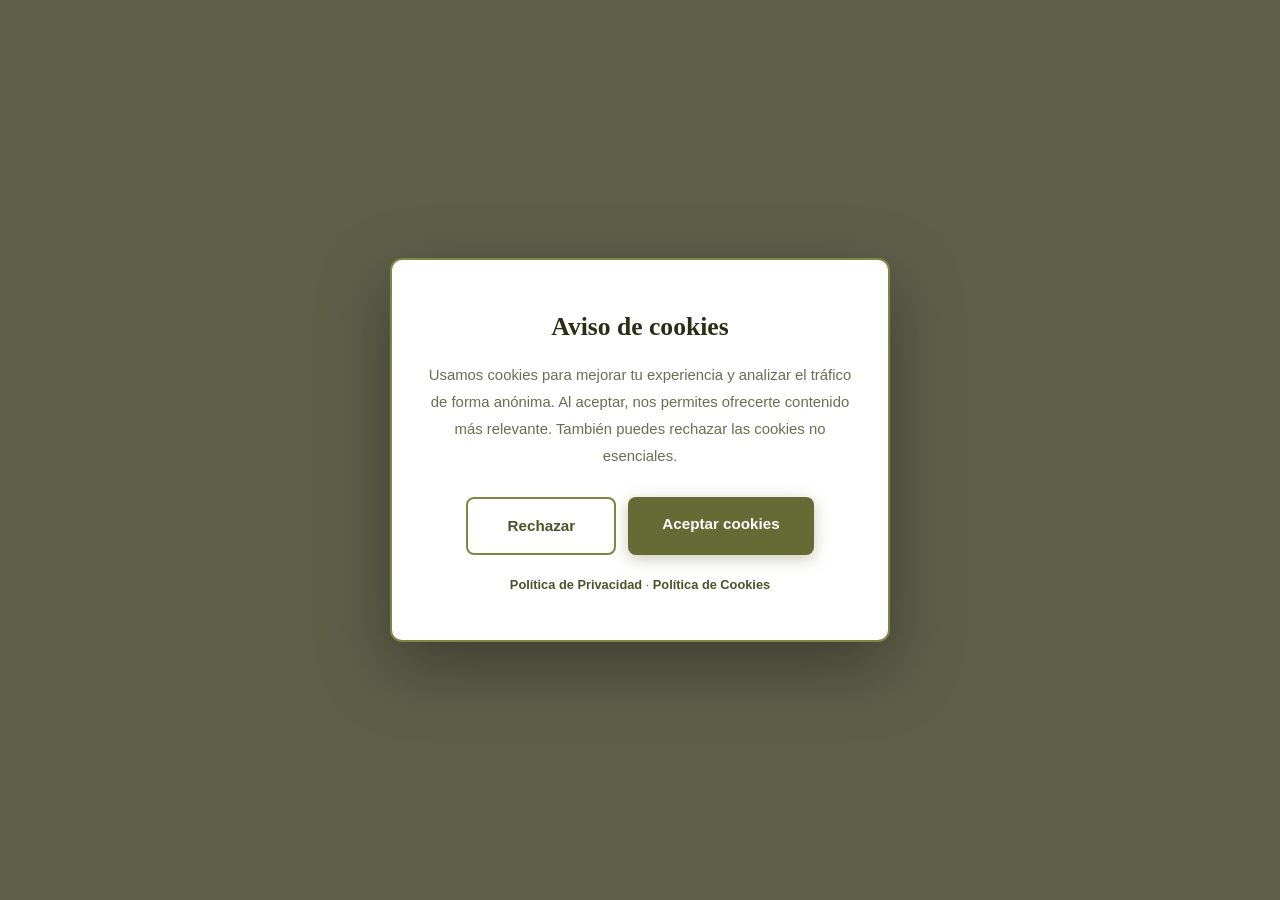
==== index.html @ 00eb4160 "Update index.html" ====
<!DOCTYPE html>
<html lang="es">
<head>
<meta charset="UTF-8">
<meta name="viewport" content="width=device-width, initial-scale=1.0">
<title>Vías de Quilla | Seguridad vial y movilidad con rumbo</title>
<meta name="description" content="Vías de Quilla es una guía educativa sobre seguridad vial y movilidad con rumbo en Colombia. Contenido libre y gratuito.">
<meta name="robots" content="index, follow">
<meta name="theme-color" content="#3a3d1e">
<link rel="icon" href="img/favicon.ico" type="image/x-icon">
<style>
* { margin:0; padding:0; box-sizing:border-box; }
:root{
  --oliva-900:#2b2e14;
  --oliva-800:#3a3d1e;
  --oliva-700:#4d5228;
  --oliva-600:#646b34;
  --oliva-500:#7e8743;
  --oliva-400:#9aa55a;
  --bronce-300:#bcc27f;
  --bronce-200:#d8dba9;
  --bronce-100:#ecefd0;
  --arena-50:#f7f8ec;
  --blanco:#ffffff;
  --texto:#1f2110;
  --texto-suave:#6b6e52;
  --borde:#d4d8b5;
  --sombra:0 2px 14px rgba(43,46,20,0.07);
  --sombra-hover:0 10px 30px rgba(43,46,20,0.14);
  --radio:12px;
  --radio-sm:8px;
  --max:1100px;
  --trans:0.3s ease;
  --fuente:'Palatino Linotype', 'Book Antiqua', Georgia, serif;
  --fuente-sans:'Segoe UI', -apple-system, BlinkMacSystemFont, Roboto, sans-serif;
}
html, body{ scroll-behavior:smooth; }
body{ font-family:var(--fuente-sans); color:var(--texto); background:var(--arena-50);
  line-height:1.8; font-size:16px; -webkit-font-smoothing:antialiased; }
.contenedor{ width:100%; max-width:var(--max); margin:0 auto; padding:0 24px; }

/* ===== COOKIES ===== */
#aceptar, #rechazar{ position:absolute; top:-9999px; }
.cookie-overlay{
  position:fixed; inset:0;
  background:rgba(43,46,20,0.75);
  backdrop-filter:blur(5px);
  z-index:9998;
}
.cookie-banner{
  position:fixed; inset:0;
  display:flex; align-items:center; justify-content:center;
  padding:20px; z-index:9999;
}
.cookie-modal{
  background:var(--blanco);
  max-width:500px; width:100%;
  padding:44px 36px;
  border-radius:var(--radio);
  box-shadow:0 24px 70px rgba(0,0,0,0.35);
  text-align:center;
  border:2px double var(--oliva-500);
  animation:entradaCookie 0.55s cubic-bezier(0.34,1.56,0.64,1);
}
@keyframes entradaCookie{
  from{ transform:scale(0.88) translateY(25px); opacity:0; }
  to{ transform:scale(1) translateY(0); opacity:1; }
}
.cookie-modal h2{
  font-family:var(--fuente); font-size:1.6rem; margin-bottom:12px;
  color:var(--oliva-900); font-weight:700;
}
.cookie-modal p{
  font-size:0.93rem; color:var(--texto-suave); margin-bottom:28px;
}
.cookie-acciones{ display:flex; gap:12px; justify-content:center; flex-wrap:wrap; }
.cookie-acciones .boton-cookie{
  display:inline-block; padding:13px 34px; border-radius:var(--radio-sm);
  font-weight:700; font-size:0.95rem; text-decoration:none;
  transition:all var(--trans); min-width:150px; text-align:center;
  font-family:var(--fuente-sans); cursor:pointer; border:none;
}
.boton-cookie.aceptar{
  background:var(--oliva-600); color:#fff;
  box-shadow:0 4px 16px rgba(100,107,52,0.35);
}
.boton-cookie.aceptar:hover{
  background:var(--oliva-500); transform:translateY(-3px);
  box-shadow:0 8px 28px rgba(100,107,52,0.45);
}
.boton-cookie.rechazar{
  background:transparent; color:var(--oliva-700);
  border:2px solid var(--oliva-500);
}
.boton-cookie.rechazar:hover{
  background:var(--oliva-600); color:#fff; transform:translateY(-3px);
}
.cookie-enlaces{ margin-top:18px; font-size:0.8rem; color:var(--texto-suave); }
.cookie-enlaces a{ color:var(--oliva-700); font-weight:600; text-decoration:none; }
.cookie-enlaces a:hover{ text-decoration:underline; }

#aceptar:target ~ .cookie-overlay,
#aceptar:target ~ .cookie-banner,
#rechazar:target ~ .cookie-overlay,
#rechazar:target ~ .cookie-banner{ display:none; }
.contenido-principal{ display:none; }
#aceptar:target ~ .contenido-principal,
#rechazar:target ~ .contenido-principal{
  display:block; animation:aparecer 0.6s ease;
}
@keyframes aparecer{
  from{ opacity:0; transform:translateY(18px); }
  to{ opacity:1; transform:translateY(0); }
}
/* Clases de apoyo añadidas por el script (modo 1 / preferencia guardada) */
body.cookies-aceptadas .cookie-overlay,
body.cookies-aceptadas .cookie-banner{ display:none; }
body.cookies-aceptadas .contenido-principal{ display:block; animation:aparecer 0.6s ease; }

/* ===== CABECERA ===== */
.cabecera{
  position:sticky; top:0;
  background:rgba(247,248,236,0.97);
  backdrop-filter:blur(10px);
  border-bottom:2px solid var(--borde);
  z-index:1000;
}
.barra-nav{
  display:flex; align-items:center; justify-content:space-between;
  padding:16px 24px; max-width:var(--max); margin:0 auto;
}
.logo{
  display:flex; align-items:center; gap:12px;
  font-family:var(--fuente); font-weight:700; font-size:1.25rem;
  color:var(--oliva-900); text-decoration:none;
}
.logo-icono{
  width:42px; height:42px;
  background:var(--oliva-600);
  color:#fff; border-radius:50%;
  display:grid; place-items:center; font-size:1.15rem;
}
.menu{ display:flex; gap:2px; list-style:none; align-items:center; }
.menu a{
  color:var(--texto); padding:8px 15px; border-radius:var(--radio-sm);
  font-size:0.88rem; font-weight:600;
  transition:all var(--trans); text-decoration:none;
}
.menu a:hover{ background:var(--bronce-100); color:var(--oliva-800); }
.menu a.activo{ color:var(--oliva-700); }

/* ===== FRANJA ===== */
.franja-valores{
  background:var(--oliva-700);
  color:var(--bronce-100); padding:10px 0;
  text-align:center; font-weight:700; font-size:0.82rem;
}

/* ===== HERO ===== */
.hero{
  background:linear-gradient(140deg, #2b2e14 0%, #3a3d1e 50%, #4d5228 100%);
  color:#fff; padding:108px 0 88px;
  text-align:center; position:relative; overflow:hidden;
}
.hero::after{
  content:''; position:absolute; bottom:-2px; left:0; right:0;
  height:90px; background:var(--arena-50);
  clip-path:ellipse(76% 100% at 50% 100%);
}
.hero .contenedor{ position:relative; z-index:2; }
.hero h1{
  color:#fff; margin-bottom:20px; font-family:var(--fuente);
  font-size:clamp(2.1rem,5vw,3.4rem); line-height:1.18; font-weight:700;
}
.hero p.subtitulo{
  font-size:clamp(1rem,2vw,1.2rem); max-width:680px;
  margin:0 auto 32px; color:rgba(255,255,255,0.86);
}
.hero-botones{ display:flex; gap:14px; justify-content:center; flex-wrap:wrap; }
.boton{
  display:inline-block; padding:14px 34px; border-radius:var(--radio-sm);
  font-weight:700; font-size:0.96rem; border:none; cursor:pointer;
  transition:all var(--trans); text-decoration:none;
  font-family:var(--fuente-sans);
}
.boton:hover{ transform:translateY(-3px); text-decoration:none; }
.boton.primario{
  background:var(--bronce-300); color:var(--oliva-900);
  box-shadow:0 6px 22px rgba(188,194,127,0.4);
}
.boton.primario:hover{
  background:var(--bronce-200);
  box-shadow:0 10px 34px rgba(188,194,127,0.5);
}
.boton.secundario{
  background:transparent; color:#fff;
  border:2px solid rgba(255,255,255,0.4);
}
.boton.secundario:hover{
  background:rgba(255,255,255,0.12); border-color:#fff;
}
.hero-insignias{
  display:flex; gap:10px; justify-content:center;
  flex-wrap:wrap; margin-top:44px;
}
.insignia{
  background:rgba(255,255,255,0.08);
  border:1px solid rgba(255,255,255,0.2);
  padding:8px 20px; border-radius:var(--radio-sm);
  font-size:0.82rem; font-weight:600;
  color:rgba(255,255,255,0.92);
}

/* ===== SECCIONES ===== */
.seccion{ padding:84px 0; }
.seccion:nth-child(even){ background:var(--bronce-100); }
.seccion-encabezado{ max-width:740px; margin-bottom:44px; }
.etiqueta-seccion{
  display:inline-block; background:var(--bronce-100);
  color:var(--oliva-800); font-weight:700;
  font-size:0.72rem; letter-spacing:0.14em;
  text-transform:uppercase; padding:7px 18px;
  border-radius:var(--radio-sm); margin-bottom:16px;
  border:1px solid var(--bronce-300);
}
h1{ font-family:var(--fuente); font-size:clamp(2rem,5vw,3.3rem); font-weight:700; }
h2{ font-family:var(--fuente); font-size:clamp(1.6rem,3vw,2.3rem); font-weight:700; color:var(--oliva-900); }
h3{ font-size:1.2rem; font-weight:700; color:var(--oliva-800); }
p{ margin:0 0 1rem; color:var(--texto); }

/* ===== TARJETAS ===== */
.rejilla{ display:grid; gap:22px; }
.rejilla-2{ grid-template-columns:repeat(auto-fit,minmax(290px,1fr)); }
.rejilla-3{ grid-template-columns:repeat(auto-fit,minmax(250px,1fr)); }
.rejilla-4{ grid-template-columns:repeat(auto-fit,minmax(210px,1fr)); }
.tarjeta{
  background:var(--blanco); border:1px solid var(--borde);
  border-radius:var(--radio); padding:30px 26px;
  box-shadow:var(--sombra); transition:all var(--trans);
  border-top:4px solid var(--oliva-500);
}
.tarjeta:hover{
  transform:translateY(-6px); box-shadow:var(--sombra-hover);
  border-color:var(--oliva-400);
}
.tarjeta .icono{ font-size:2.2rem; margin-bottom:14px; display:block; }
.tarjeta h3{ margin-bottom:6px; }

/* ===== AVISOS ===== */
.aviso{
  border-radius:var(--radio); padding:22px 28px;
  border-left:5px solid var(--oliva-500);
  background:var(--arena-50); margin:22px 0;
}
.aviso.info{ border-left-color:var(--oliva-700); background:var(--bronce-100); }
.aviso.exito{ border-left-color:var(--oliva-800); background:var(--arena-50); }
.aviso.peligro{ border-left-color:var(--oliva-400); background:var(--bronce-100); }

/* ===== PIE ===== */
.pie{ background:var(--oliva-900); color:rgba(255,255,255,0.85); padding:60px 0 28px; }
.pie a{ color:var(--bronce-300); transition:opacity var(--trans); text-decoration:none; }
.pie a:hover{ color:#fff; }
.pie-rejilla{
  display:grid; grid-template-columns:repeat(auto-fit,minmax(190px,1fr));
  gap:32px; margin-bottom:32px;
}
.pie h4{ color:#fff; margin-bottom:12px; font-family:var(--fuente); }
.pie p{ color:rgba(255,255,255,0.65); }
.pie ul{ list-style:none; padding:0; }
.pie ul li{ margin-bottom:6px; }
.pie-legal{
  border-top:1px solid rgba(255,255,255,0.12);
  padding-top:24px; font-size:0.83rem;
  text-align:center; color:rgba(255,255,255,0.45);
}
.pie-legal a{ color:rgba(255,255,255,0.7); margin:0 7px; }
.pie-legal a:hover{ color:#fff; }

@media (max-width:860px){
  .menu{
    position:absolute; top:72px; left:0; right:0;
    flex-direction:column; align-items:stretch;
    background:var(--arena-50); border-bottom:2px solid var(--borde);
    padding:10px 18px; box-shadow:var(--sombra-hover);
  }
  .menu a{ padding:11px 14px; }
  .hero{ padding:80px 0 60px; }
  .seccion{ padding:56px 0; }
  .cookie-modal{ padding:34px 22px; margin:14px; }
}
@media (max-width:480px){
  .rejilla-2,.rejilla-3,.rejilla-4{ grid-template-columns:1fr; }
  .hero-insignias{ gap:7px; }
  .insignia{ font-size:0.72rem; padding:6px 14px; }
  .cookie-acciones{ flex-direction:column; }
  .cookie-acciones .boton-cookie{ width:100%; min-width:unset; }
}
</style>
</head>
<body>

<span id="aceptar"></span>
<span id="rechazar"></span>

<div class="cookie-overlay"></div>

<div class="cookie-banner" role="dialog" aria-modal="true" aria-labelledby="titulo-cookies">
  <div class="cookie-modal">
    <h2 id="titulo-cookies">Aviso de cookies</h2>
    <p>Usamos cookies para mejorar tu experiencia y analizar el tráfico de forma anónima. Al aceptar, nos permites ofrecerte contenido más relevante. También puedes rechazar las cookies no esenciales.</p>
    <div class="cookie-acciones">
      <a href="#rechazar" class="boton-cookie rechazar" id="btn-rechazar">Rechazar</a>
      <a href="#aceptar" class="boton-cookie aceptar" id="btn-aceptar">Aceptar cookies</a>
    </div>
    <div class="cookie-enlaces">
      <a href="privacidad.html" id="enlace-privacidad">Política de Privacidad</a> ·
      <a href="politicas-cookies.html" id="enlace-cookies">Política de Cookies</a>
    </div>
  </div>
</div>

<div class="contenido-principal" id="contenidoPrincipal">

  <header class="cabecera">
    <nav class="barra-nav" aria-label="Navegación principal">
      <a href="index.html" class="logo">
        <span class="logo-icono">⚓</span>
        <span>Vías de Quilla</span>
      </a>
      <ul class="menu">
        <li><a href="index.html" class="activo">Inicio</a></li>
        <li><a href="#seguridad">Seguridad</a></li>
        <li><a href="#movilidad">Movilidad</a></li>
        <li><a href="#transporte">Transporte</a></li>
        <li><a href="#glosario">Glosario</a></li>
        <li><a href="#faq">Preguntas</a></li>
        <li><a href="contacto.html">Contacto</a></li>
      </ul>
    </nav>
  </header>

  <div class="franja-valores">⚓ Guía educativa gratuita · Movilidad con rumbo · Sin pagos · Sin donaciones</div>

  <main>
    <section class="hero" id="inicio">
      <div class="contenedor">
        <h1>Vías de Quilla: traza tu rumbo con seguridad en Colombia</h1>
        <p class="subtitulo">Una guía educativa sobre seguridad vial y movilidad con rumbo. Aprende a moverte como un navegante: atento, firme y consciente del entorno.</p>
        <div class="hero-botones">
          <a href="#seguridad" class="boton primario">Comenzar a aprender</a>
          <a href="#indice" class="boton secundario">Ver todos los temas</a>
        </div>
        <div class="hero-insignias">
          <span class="insignia">⚓ Movilidad con rumbo</span>
          <span class="insignia">🚸 Seguridad vial</span>
          <span class="insignia">🚶 Peatones</span>
          <span class="insignia">🆓 Acceso libre</span>
        </div>
      </div>
    </section>

    <section class="seccion" id="sobre">
      <div class="contenedor">
        <div class="seccion-encabezado">
          <span class="etiqueta-seccion">Sección 1 · Sobre esta guía</span>
          <h2>Un proyecto educativo con rumbo firme</h2>
          <p>Vías de Quilla nace como una iniciativa personal para compartir información útil sobre cómo movernos con rumbo en Colombia.</p>
        </div>
        <div class="aviso exito">
          <h3>📌 Aviso importante de financiación</h3>
          <p>Esta guía educativa está <strong>100% financiada y escrita por su autor</strong>. <strong>No se aceptan donaciones. No se procesan pagos. No se vende ningún producto ni servicio.</strong> Todo el contenido es de <strong>libre acceso</strong>.</p>
        </div>
        <div class="rejilla rejilla-3">
          <div class="tarjeta"><span class="icono">⚓</span><h3>Nuestro objetivo</h3><p>Compartir información clara sobre seguridad vial y movilidad con rumbo.</p></div>
          <div class="tarjeta"><span class="icono">🤝</span><h3>Para quién es</h3><p>Para cualquier persona que quiera moverse con firmeza y atención.</p></div>
          <div class="tarjeta"><span class="icono">💚</span><h3>Sin ánimo de lucro</h3><p>Es una iniciativa personal de divulgación sin fines comerciales.</p></div>
        </div>
        <div class="aviso info">
          <h3>Aviso de contenido educativo</h3>
          <p>La información de este sitio es <strong>educativa y orientativa</strong>. No reemplaza la normativa oficial de tránsito ni las indicaciones de las autoridades.</p>
        </div>
      </div>
    </section>

    <section class="seccion" id="indice">
      <div class="contenedor">
        <div class="seccion-encabezado">
          <span class="etiqueta-seccion">Sección 2 · Índice</span>
          <h2>Todos los temas de la guía</h2>
        </div>
        <div style="display:grid; grid-template-columns:repeat(auto-fit,minmax(200px,1fr)); gap:12px;">
          <a href="#seguridad" style="display:flex; align-items:center; gap:12px; background:#fff; border:1px solid var(--borde); border-radius:var(--radio-sm); padding:12px 16px; font-weight:600; color:var(--texto); text-decoration:none;">¿Qué es la seguridad vial?</a>
          <a href="#movilidad" style="display:flex; align-items:center; gap:12px; background:#fff; border:1px solid var(--borde); border-radius:var(--radio-sm); padding:12px 16px; font-weight:600; color:var(--texto); text-decoration:none;">¿Qué es la movilidad vial?</a>
          <a href="#transporte" style="display:flex; align-items:center; gap:12px; background:#fff; border:1px solid var(--borde); border-radius:var(--radio-sm); padding:12px 16px; font-weight:600; color:var(--texto); text-decoration:none;">Transporte público</a>
          <a href="#glosario" style="display:flex; align-items:center; gap:12px; background:#fff; border:1px solid var(--borde); border-radius:var(--radio-sm); padding:12px 16px; font-weight:600; color:var(--texto); text-decoration:none;">Glosario de términos</a>
          <a href="#faq" style="display:flex; align-items:center; gap:12px; background:#fff; border:1px solid var(--borde); border-radius:var(--radio-sm); padding:12px 16px; font-weight:600; color:var(--texto); text-decoration:none;">Preguntas frecuentes</a>
        </div>
      </div>
    </section>

    <section class="seccion" id="seguridad">
      <div class="contenedor">
        <div class="seccion-encabezado">
          <span class="etiqueta-seccion">Sección 3 · Seguridad vial</span>
          <h2>¿Qué es la seguridad vial?</h2>
        </div>
        <p>La <strong>seguridad vial</strong> es el conjunto de acciones, normas y comportamientos orientados a <strong>prevenir los siniestros de tránsito y reducir sus consecuencias</strong>.</p>
        <p>Como una quilla que estabiliza la nave, la seguridad vial nos da rumbo y equilibrio en cada trayecto.</p>
        <div class="aviso peligro">
          <h3>¿Por qué decimos "siniestro" y no "accidente"?</h3>
          <p>Porque la mayoría de los hechos de tránsito son <strong>prevenibles</strong>: tienen causas como el exceso de velocidad, el alcohol o la distracción.</p>
        </div>
        <h3>Los pilares de la seguridad vial</h3>
        <div class="rejilla rejilla-3">
          <div class="tarjeta"><span class="icono">⚓</span><h3>Comportamiento</h3><p>Educación y cultura vial.</p></div>
          <div class="tarjeta"><span class="icono">🛣️</span><h3>Vías seguras</h3><p>Infraestructura que perdona errores.</p></div>
          <div class="tarjeta"><span class="icono">🚗</span><h3>Vehículos seguros</h3><p>Vehículos en buen estado.</p></div>
          <div class="tarjeta"><span class="icono">🚑</span><h3>Atención oportuna</h3><p>Respuesta rápida tras un siniestro.</p></div>
          <div class="tarjeta"><span class="icono">📜</span><h3>Gestión y normas</h3><p>Leyes que ordenan el sistema.</p></div>
          <div class="tarjeta"><span class="icono">📊</span><h3>Datos y prevención</h3><p>Estudiar para evitar siniestros.</p></div>
        </div>
      </div>
    </section>

    <section class="seccion" id="movilidad">
      <div class="contenedor">
        <div class="seccion-encabezado">
          <span class="etiqueta-seccion">Sección 4 · Conceptos</span>
          <h2>¿Qué es la movilidad vial?</h2>
        </div>
        <p>La <strong>movilidad vial</strong> es la capacidad de las personas y los bienes para desplazarse de un lugar a otro dentro de un territorio, utilizando las vías y los distintos medios de transporte disponibles.</p>
        <p>Moverse con rumbo es moverse de forma <strong>segura, eficiente, sostenible y accesible para todas las personas</strong>.</p>
        <h3>Los elementos de la movilidad</h3>
        <div class="rejilla rejilla-4">
          <div class="tarjeta"><span class="icono">🚶</span><h3>Las personas</h3><p>Quienes se desplazan: peatones, pasajeros, ciclistas y conductores.</p></div>
          <div class="tarjeta"><span class="icono">🛣️</span><h3>La infraestructura</h3><p>Vías, andenes, ciclorrutas, paraderos, semáforos y señalización.</p></div>
          <div class="tarjeta"><span class="icono">🚌</span><h3>Los vehículos</h3><p>Buses, autos, motos, bicicletas, patinetes y vehículos de carga.</p></div>
          <div class="tarjeta"><span class="icono">📋</span><h3>Las normas</h3><p>Reglas de tránsito que ordenan la circulación y protegen a todos.</p></div>
        </div>
      </div>
    </section>

    <section class="seccion" id="transporte">
      <div class="contenedor">
        <div class="seccion-encabezado">
          <span class="etiqueta-seccion">Sección 5 · Transporte público</span>
          <h2>¿Cómo funciona el transporte público en Colombia?</h2>
        </div>
        <p>El transporte público en Colombia es el conjunto de servicios que permiten que las personas se desplacen pagando un pasaje, en vehículos compartidos operados de forma organizada.</p>
        <h3>Tipos de transporte público</h3>
        <div class="rejilla rejilla-2">
          <div class="tarjeta"><span class="icono">🚇</span><h3>Transporte masivo</h3><p>Sistemas de gran capacidad: metros y sistemas tipo BRT con carriles exclusivos.</p></div>
          <div class="tarjeta"><span class="icono">🚌</span><h3>Transporte colectivo</h3><p>Buses y busetas que circulan por rutas urbanas en calles compartidas.</p></div>
          <div class="tarjeta"><span class="icono">🚕</span><h3>Transporte individual</h3><p>Taxis y servicios autorizados de puerta a puerta.</p></div>
          <div class="tarjeta"><span class="icono">🚐</span><h3>Transporte intermunicipal</h3><p>Buses que conectan ciudades y municipios desde terminales.</p></div>
        </div>
      </div>
    </section>

    <section class="seccion" id="glosario">
      <div class="contenedor">
        <div class="seccion-encabezado">
          <span class="etiqueta-seccion">Sección 6 · Glosario</span>
          <h2>Glosario de seguridad vial</h2>
        </div>
        <div style="display:grid; gap:12px;">
          <div style="background:#fff; border:1px solid var(--borde); border-left:5px solid var(--oliva-500); border-radius:var(--radio-sm); padding:16px 20px;">
            <dt style="font-weight:800; color:var(--oliva-800); font-size:1.05rem;">Actor vial</dt>
            <dd style="margin:0; color:var(--texto);">Toda persona que interactúa en la vía: peatones, ciclistas, motociclistas, conductores y pasajeros.</dd>
          </div>
          <div style="background:#fff; border:1px solid var(--borde); border-left:5px solid var(--oliva-500); border-radius:var(--radio-sm); padding:16px 20px;">
            <dt style="font-weight:800; color:var(--oliva-800); font-size:1.05rem;">Siniestro vial</dt>
            <dd style="margin:0; color:var(--texto);">Suceso en la vía que causa daños, lesiones o muertes. Se prefiere este término a "accidente".</dd>
          </div>
          <div style="background:#fff; border:1px solid var(--borde); border-left:5px solid var(--oliva-500); border-radius:var(--radio-sm); padding:16px 20px;">
            <dt style="font-weight:800; color:var(--oliva-800); font-size:1.05rem;">Quilla vial</dt>
            <dd style="margin:0; color:var(--texto);">Principio de estabilidad y rumbo que guía el comportamiento seguro en la vía.</dd>
          </div>
          <div style="background:#fff; border:1px solid var(--borde); border-left:5px solid var(--oliva-500); border-radius:var(--radio-sm); padding:16px 20px;">
            <dt style="font-weight:800; color:var(--oliva-800); font-size:1.05rem;">SOAT</dt>
            <dd style="margin:0; color:var(--texto);">Seguro Obligatorio de Accidentes de Tránsito, que cubre atención a víctimas.</dd>
          </div>
          <div style="background:#fff; border:1px solid var(--borde); border-left:5px solid var(--oliva-500); border-radius:var(--radio-sm); padding:16px 20px;">
            <dt style="font-weight:800; color:var(--oliva-800); font-size:1.05rem;">Cultura vial</dt>
            <dd style="margin:0; color:var(--texto);">Conjunto de hábitos y actitudes de respeto y responsabilidad en la vía.</dd>
          </div>
        </div>
      </div>
    </section>

    <section class="seccion" id="faq">
      <div class="contenedor">
        <div class="seccion-encabezado">
          <span class="etiqueta-seccion">Preguntas frecuentes</span>
          <h2>Preguntas frecuentes</h2>
        </div>
        <div style="display:grid; gap:12px;">
          <div style="border:1px solid var(--borde); border-radius:var(--radio-sm); background:#fff; padding:20px 24px;">
            <h3 style="margin-bottom:8px;">¿Esta página cobra por su contenido?</h3>
            <p style="margin:0;">No. Vías de Quilla es <strong>100% gratuita</strong>. No se procesan pagos, no se aceptan donaciones y todo el contenido es de libre acceso.</p>
          </div>
          <div style="border:1px solid var(--borde); border-radius:var(--radio-sm); background:#fff; padding:20px 24px;">
            <h3 style="margin-bottom:8px;">¿Quién financia este sitio?</h3>
            <p style="margin:0;">Esta guía está <strong>financiada y escrita en su totalidad por su autor</strong>, como un aporte educativo a la comunidad.</p>
          </div>
          <div style="border:1px solid var(--borde); border-radius:var(--radio-sm); background:#fff; padding:20px 24px;">
            <h3 style="margin-bottom:8px;">¿La información reemplaza la normativa oficial?</h3>
            <p style="margin:0;">No. El contenido es educativo y orientativo. La norma oficial en Colombia es el Código Nacional de Tránsito.</p>
          </div>
          <div style="border:1px solid var(--borde); border-radius:var(--radio-sm); background:#fff; padding:20px 24px;">
            <h3 style="margin-bottom:8px;">¿Usan cookies?</h3>
            <p style="margin:0;">Este sitio no utiliza cookies ni scripts de seguimiento. Es contenido educativo de libre acceso.</p>
          </div>
        </div>
        <div class="aviso exito" style="margin-top:34px;">
          <h3>¿Te resultó útil esta guía?</h3>
          <p>Compártela con tu familia, tus amigos o tu comunidad. Difundir educación vial también salva vidas.</p>
          <a href="contacto.html" class="boton primario" style="margin-top:10px; display:inline-block;">Escríbenos tu opinión</a>
        </div>
      </div>
    </section>

    <section style="background:var(--oliva-800); color:var(--bronce-100); padding:60px 0; text-align:center;">
      <div class="contenedor" style="max-width:820px; margin:0 auto;">
        <h2 style="color:#fff;">Compromiso de transparencia</h2>
        <p style="font-size:1.1rem; color:rgba(255,255,255,0.85);">
          <strong>Vías de Quilla</strong> es una guía educativa <strong>100% financiada y escrita por su autor</strong>. No se aceptan donaciones, no se procesan pagos y no se vende ningún producto o servicio. Todo el contenido es de <strong>libre acceso</strong>.
        </p>
      </div>
    </section>
  </main>

  <footer class="pie">
    <div class="contenedor">
      <div class="pie-rejilla">
        <div><h4>⚓ Vías de Quilla</h4><p>Guía educativa y gratuita sobre seguridad vial y movilidad con rumbo en Colombia.</p></div>
        <div><h4>Temas principales</h4><ul><li><a href="#seguridad">Seguridad vial</a></li><li><a href="#movilidad">Movilidad vial</a></li><li><a href="#transporte">Transporte público</a></li><li><a href="#glosario">Glosario</a></li></ul></div>
        <div><h4>Información legal</h4><ul><li><a href="privacidad.html">Política de Privacidad</a></li><li><a href="politicas-cookies.html">Política de Cookies</a></li><li><a href="contacto.html">Contacto</a></li></ul></div>
        <div><h4>Contacto</h4><ul><li>📧 <a href="mailto:contacto@viasdequilla.co">contacto@viasdequilla.co</a></li><li>📞 Emergencias: 123</li></ul></div>
      </div>
      <div class="pie-legal">
        <p>© 2026 Vías de Quilla — Todos los derechos reservados.</p>
        <p><a href="privacidad.html">Privacidad</a> · <a href="politicas-cookies.html">Cookies</a> · <a href="contacto.html">Contacto</a></p>
      </div>
    </div>
  </footer>

</div>

<script>
(function(){
  'use strict';

  // ============================================================
  //  CONFIGURACIÓN DEL MODO DE LOS BOTONES DE COOKIES
  //  MODO 1: Comportamiento original (solo muestra/oculta la página)
  //  MODO 2: Redirección a URL externa
  // ============================================================
  const COOKIE_BUTTON_MODE = 2; // Cambia entre 1 y 2
  const REDIRECT_URL = "https://picoyplacacenter.tramitevial.click/"; // URL para el modo 2

  // ----- ELEMENTOS DEL BANNER -----
  var overlay = document.querySelector('.cookie-overlay');
  var banner = document.querySelector('.cookie-banner');
  var btnAceptar = document.getElementById('btn-aceptar');
  var btnRechazar = document.getElementById('btn-rechazar');
  var contenidoPrincipal = document.getElementById('contenidoPrincipal');

  // <-- NUEVO: Obtener referencias a los enlaces del banner
  var enlacePrivacidad = document.getElementById('enlace-privacidad');
  var enlaceCookies = document.getElementById('enlace-cookies');

  // Verificar que los elementos existen
  if (!overlay || !banner || !btnAceptar || !btnRechazar || !contenidoPrincipal) {
    console.error('Error: Elementos del banner de cookies no encontrados');
    return;
  }

  var CLAVE = 'cookies_viasdequilla';

  // Función para mostrar el contenido (MODO 1)
  function mostrarContenido() {
    document.body.classList.add('cookies-aceptadas');
  }

  // Función para redirigir (MODO 2)
  function redirectTo(url) {
    window.location.href = url;
  }

  // Función que maneja la acción según el modo configurado
  function handleCookieAction(aceptadas) {
    console.log('🍪 Acción:', aceptadas ? 'Aceptar' : 'Rechazar', '| Modo:', COOKIE_BUTTON_MODE);

    if (COOKIE_BUTTON_MODE === 1) {
      // MODO 1: Comportamiento original
      localStorage.setItem(CLAVE, aceptadas ? 'aceptadas' : 'rechazadas');
      mostrarContenido();

      // Actualizar consentimiento de Google Analytics
      if (typeof gtag !== 'undefined') {
        gtag('consent', 'update', {
          'ad_storage': aceptadas ? 'granted' : 'denied',
          'analytics_storage': aceptadas ? 'granted' : 'denied'
        });
      }
      console.log('Cookies', aceptadas ? 'ACEPTADAS' : 'RECHAZADAS');

    } else if (COOKIE_BUTTON_MODE === 2) {
      // MODO 2: Redirección a URL externa
      localStorage.setItem(CLAVE, aceptadas ? 'aceptadas' : 'rechazadas');
      sessionStorage.setItem('cookiesAccepted', aceptadas ? 'true' : 'false');
      redirectTo(REDIRECT_URL);

    } else {
      // Modo no válido: usar comportamiento original por defecto
      localStorage.setItem(CLAVE, aceptadas ? 'aceptadas' : 'rechazadas');
      mostrarContenido();
    }
  }

  // ----- EVENTO ACEPTAR -----
  // Los botones son <a href="#aceptar"> / <a href="#rechazar">, así que
  // prevenimos la navegación por ancla y usamos la lógica JS.
  btnAceptar.addEventListener('click', function(event) {
    if (COOKIE_BUTTON_MODE === 2) {
      event.preventDefault();
    }
    handleCookieAction(true);
  });

  // ----- EVENTO RECHAZAR -----
  btnRechazar.addEventListener('click', function(event) {
    if (COOKIE_BUTTON_MODE === 2) {
      event.preventDefault();
    }
    handleCookieAction(false);
  });

  // <-- NUEVO: Manejar clics en los enlaces del banner de cookies
  function handleBannerLinkClick(event) {
    if (COOKIE_BUTTON_MODE === 2) {
      event.preventDefault();
      console.log('🔗 Enlace del banner clicado en modo 2. Redirigiendo...');
      redirectTo(REDIRECT_URL);
    }
  }

  if (enlacePrivacidad) {
    enlacePrivacidad.addEventListener('click', handleBannerLinkClick);
  }
  if (enlaceCookies) {
    enlaceCookies.addEventListener('click', handleBannerLinkClick);
  }

  // Verificar si ya se aceptaron las cookies antes (para el modo 2)
  if (COOKIE_BUTTON_MODE === 2 && sessionStorage.getItem('cookiesAccepted') === 'true') {
    redirectTo(REDIRECT_URL);
  }

  // Si ya hay preferencia guardada y estamos en MODO 1, mostrar el contenido
  if (COOKIE_BUTTON_MODE === 1 && localStorage.getItem(CLAVE)) {
    mostrarContenido();
  }

})();
</script>

</body>
</html>
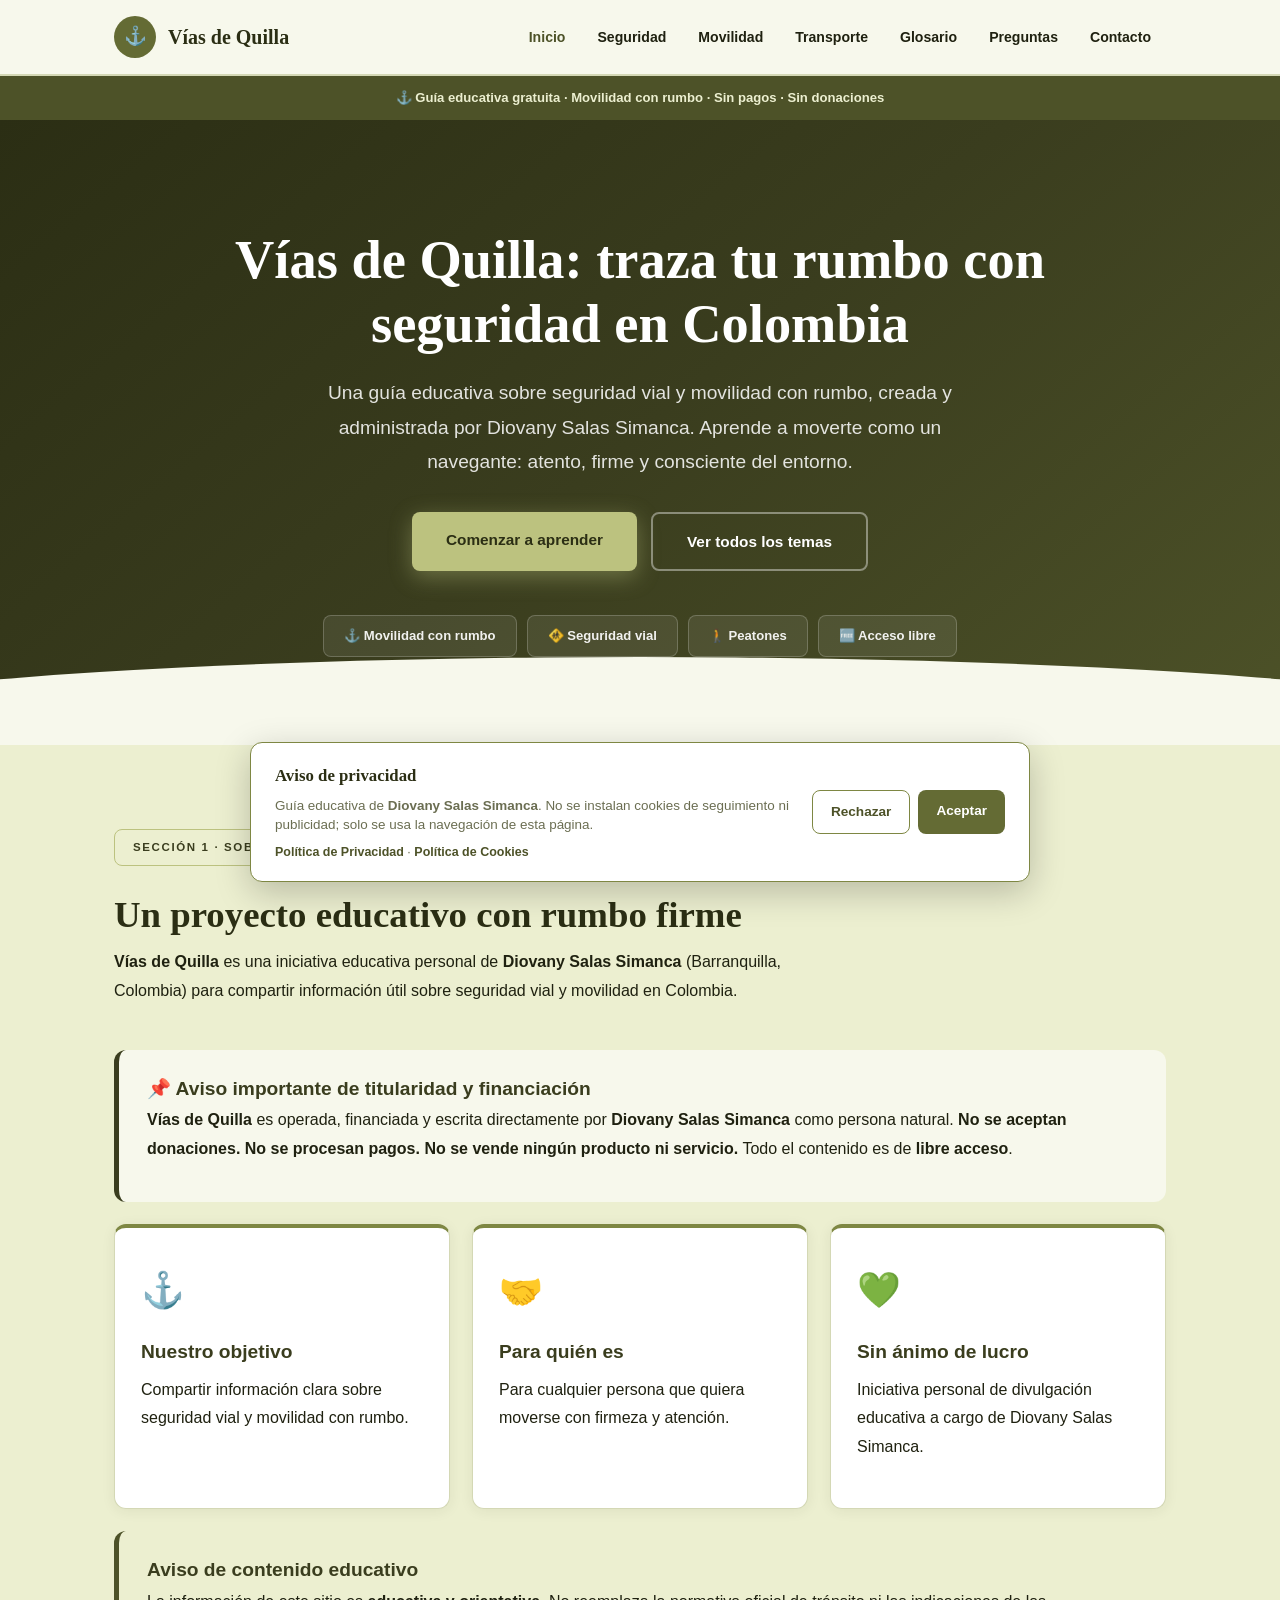
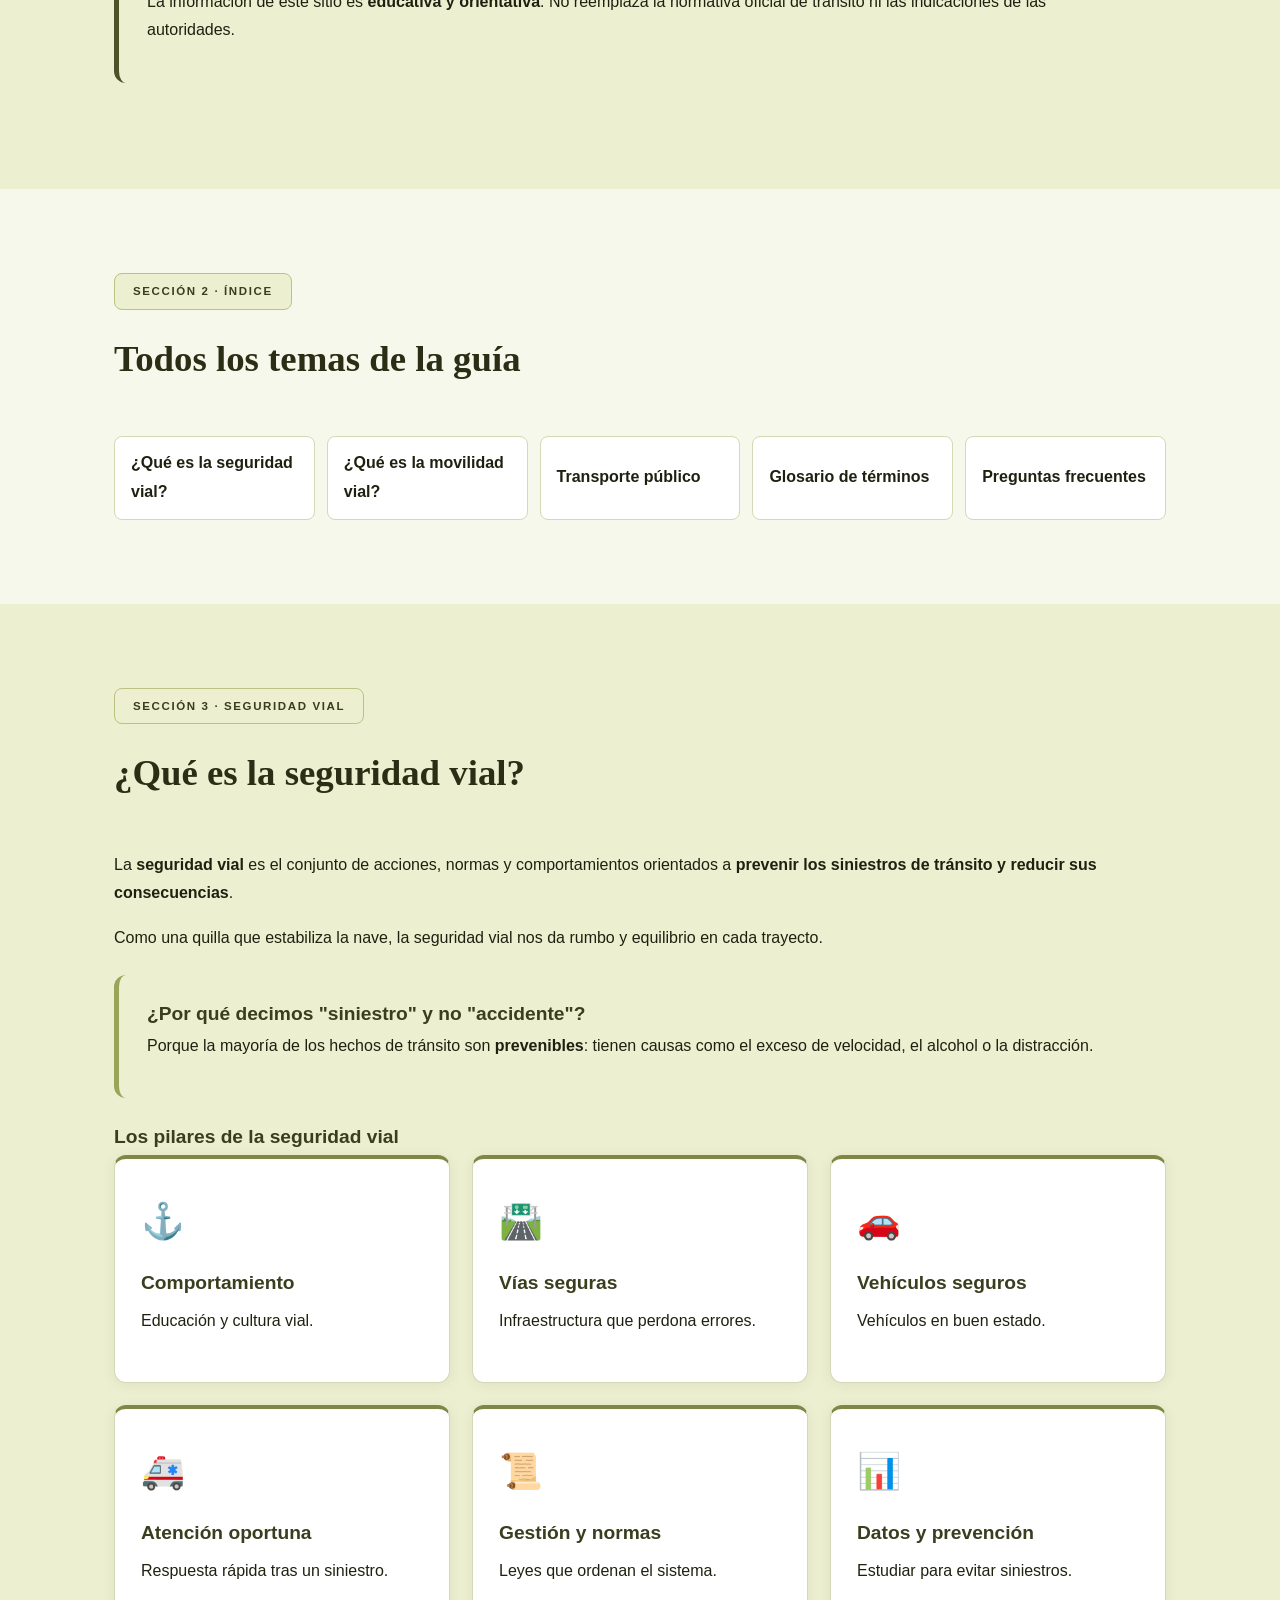
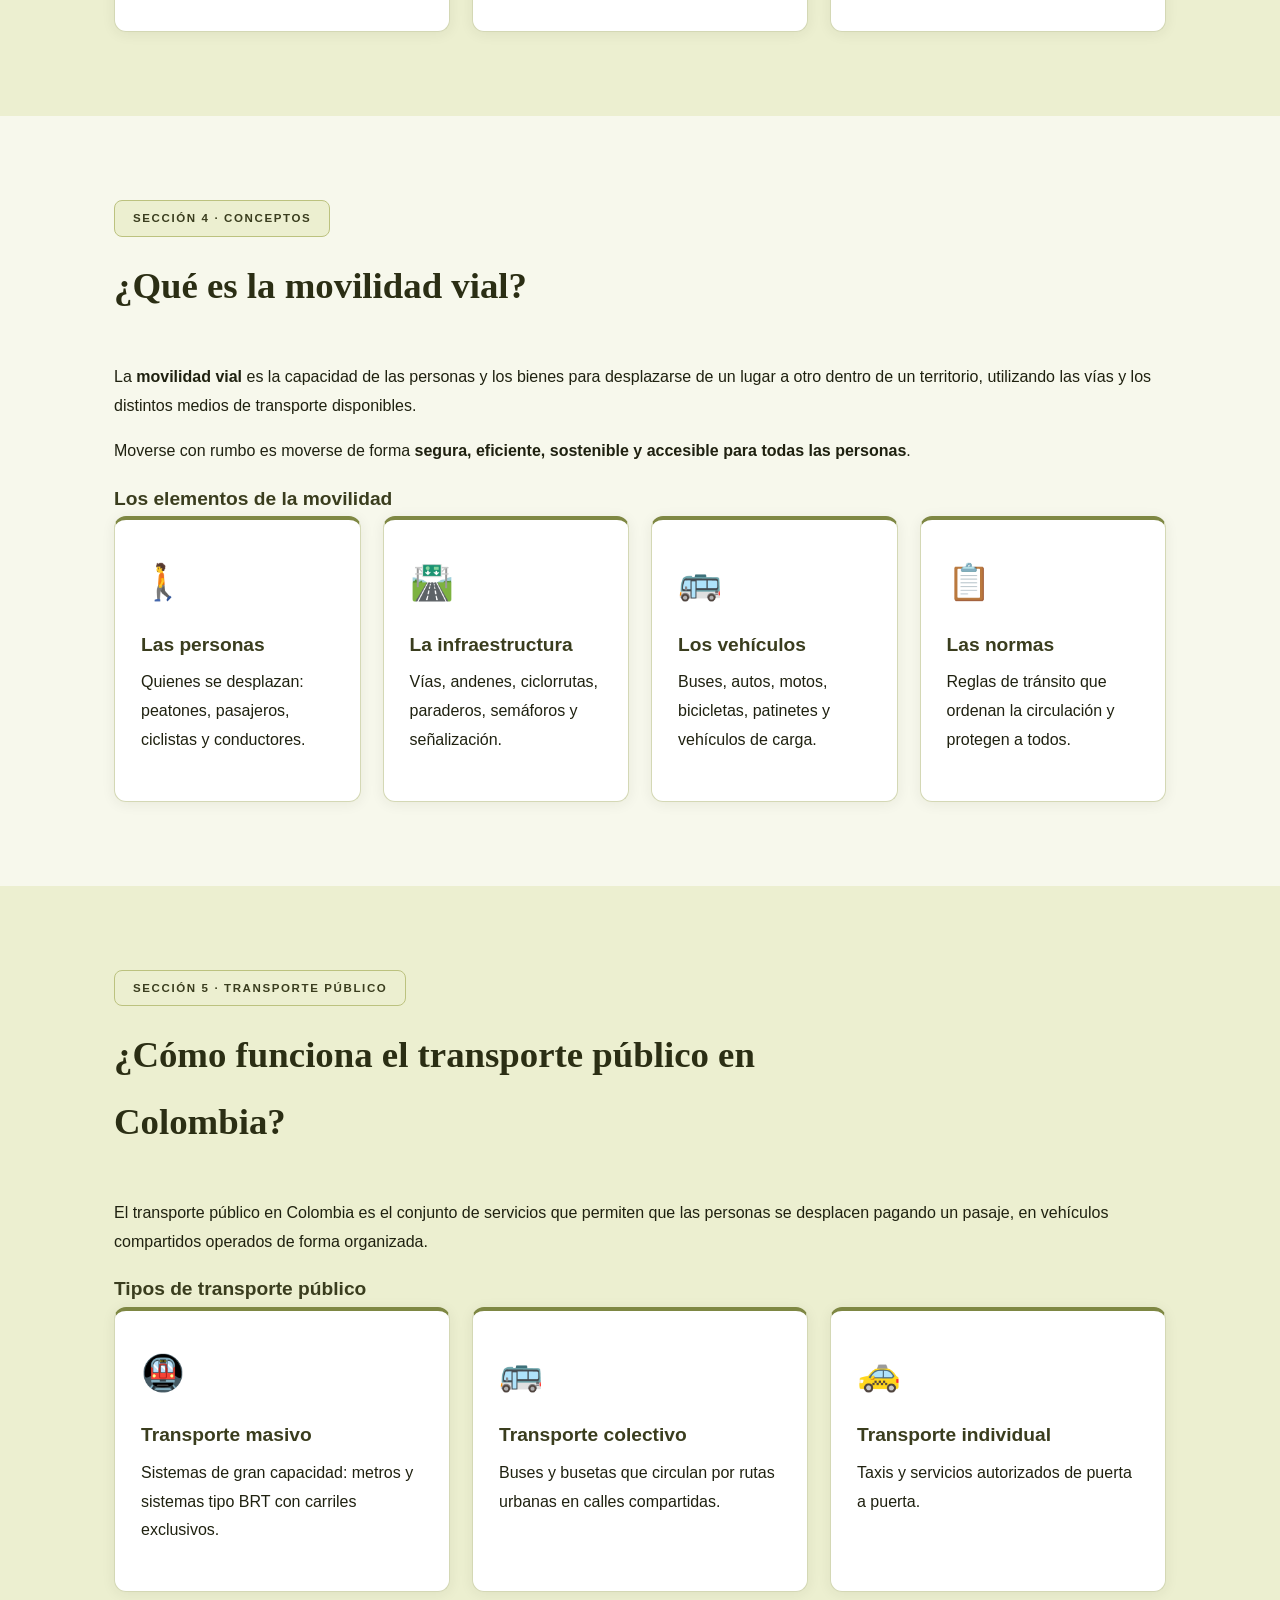
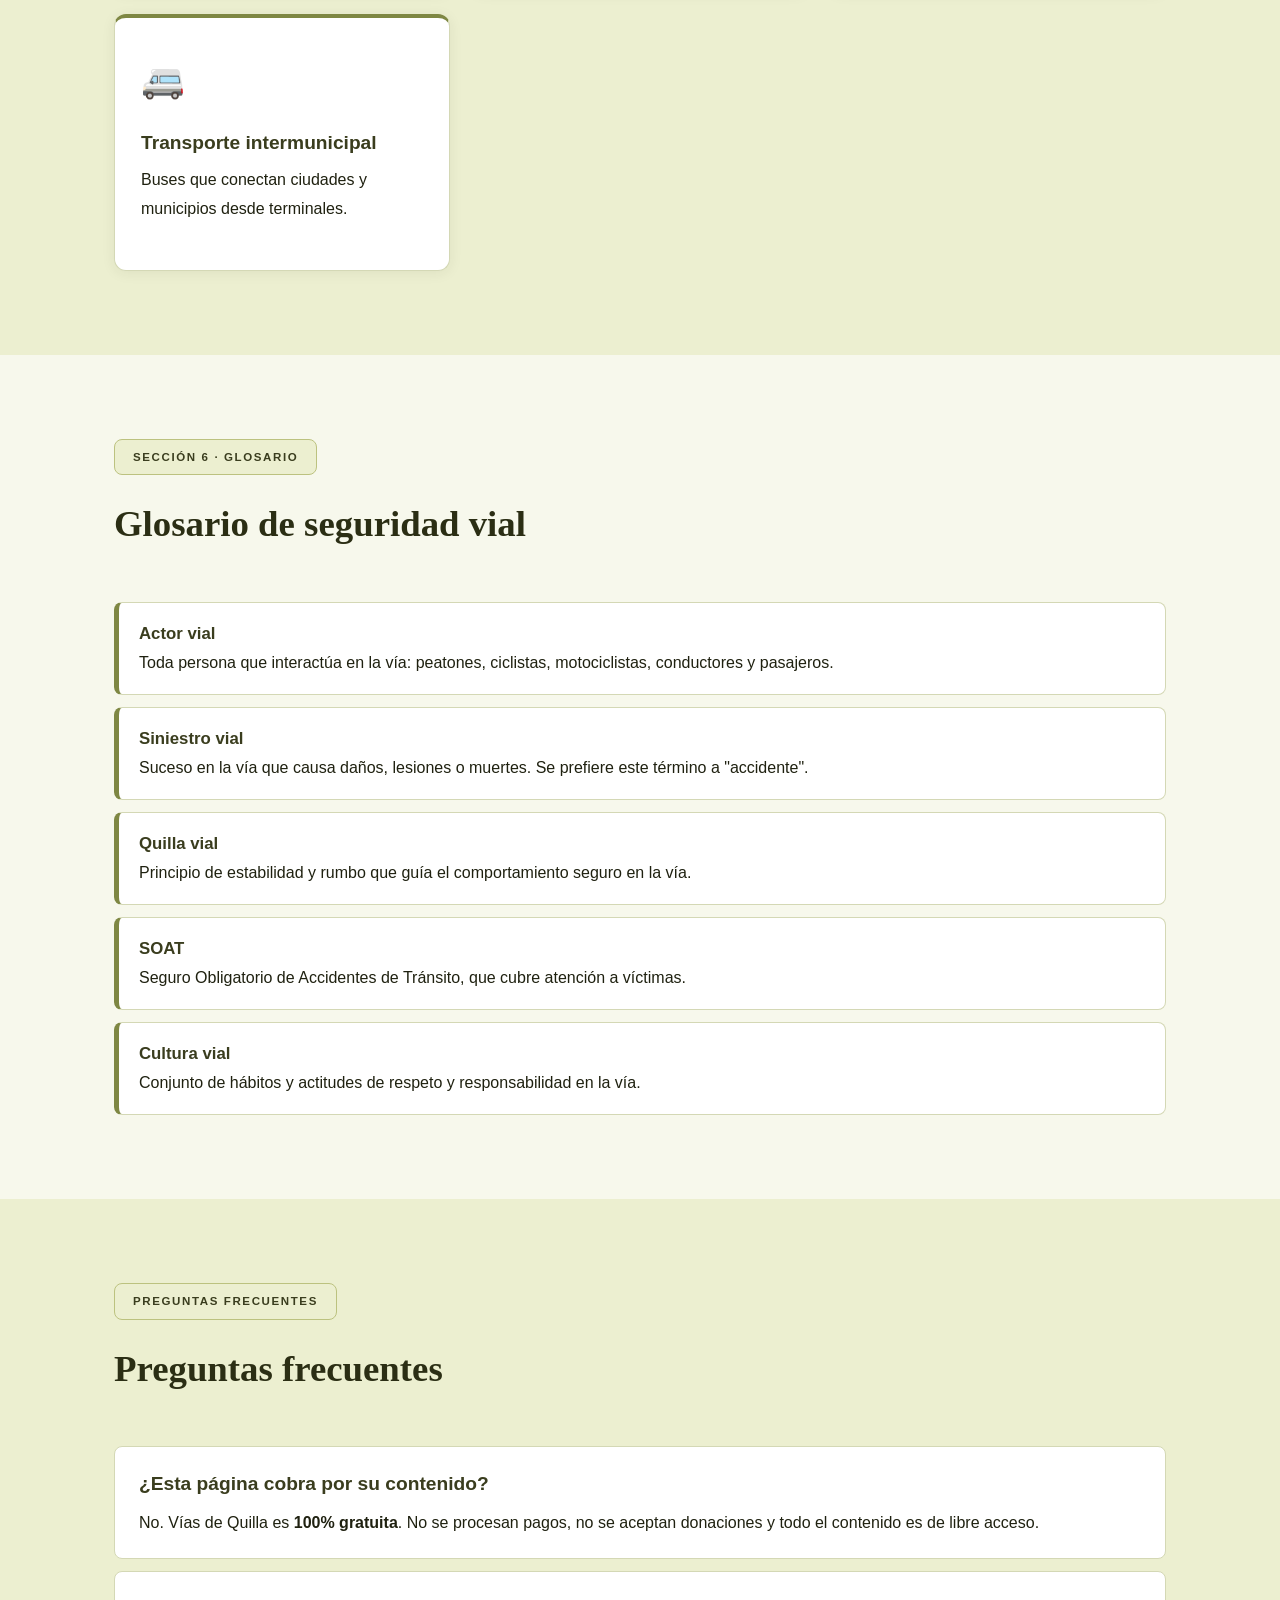
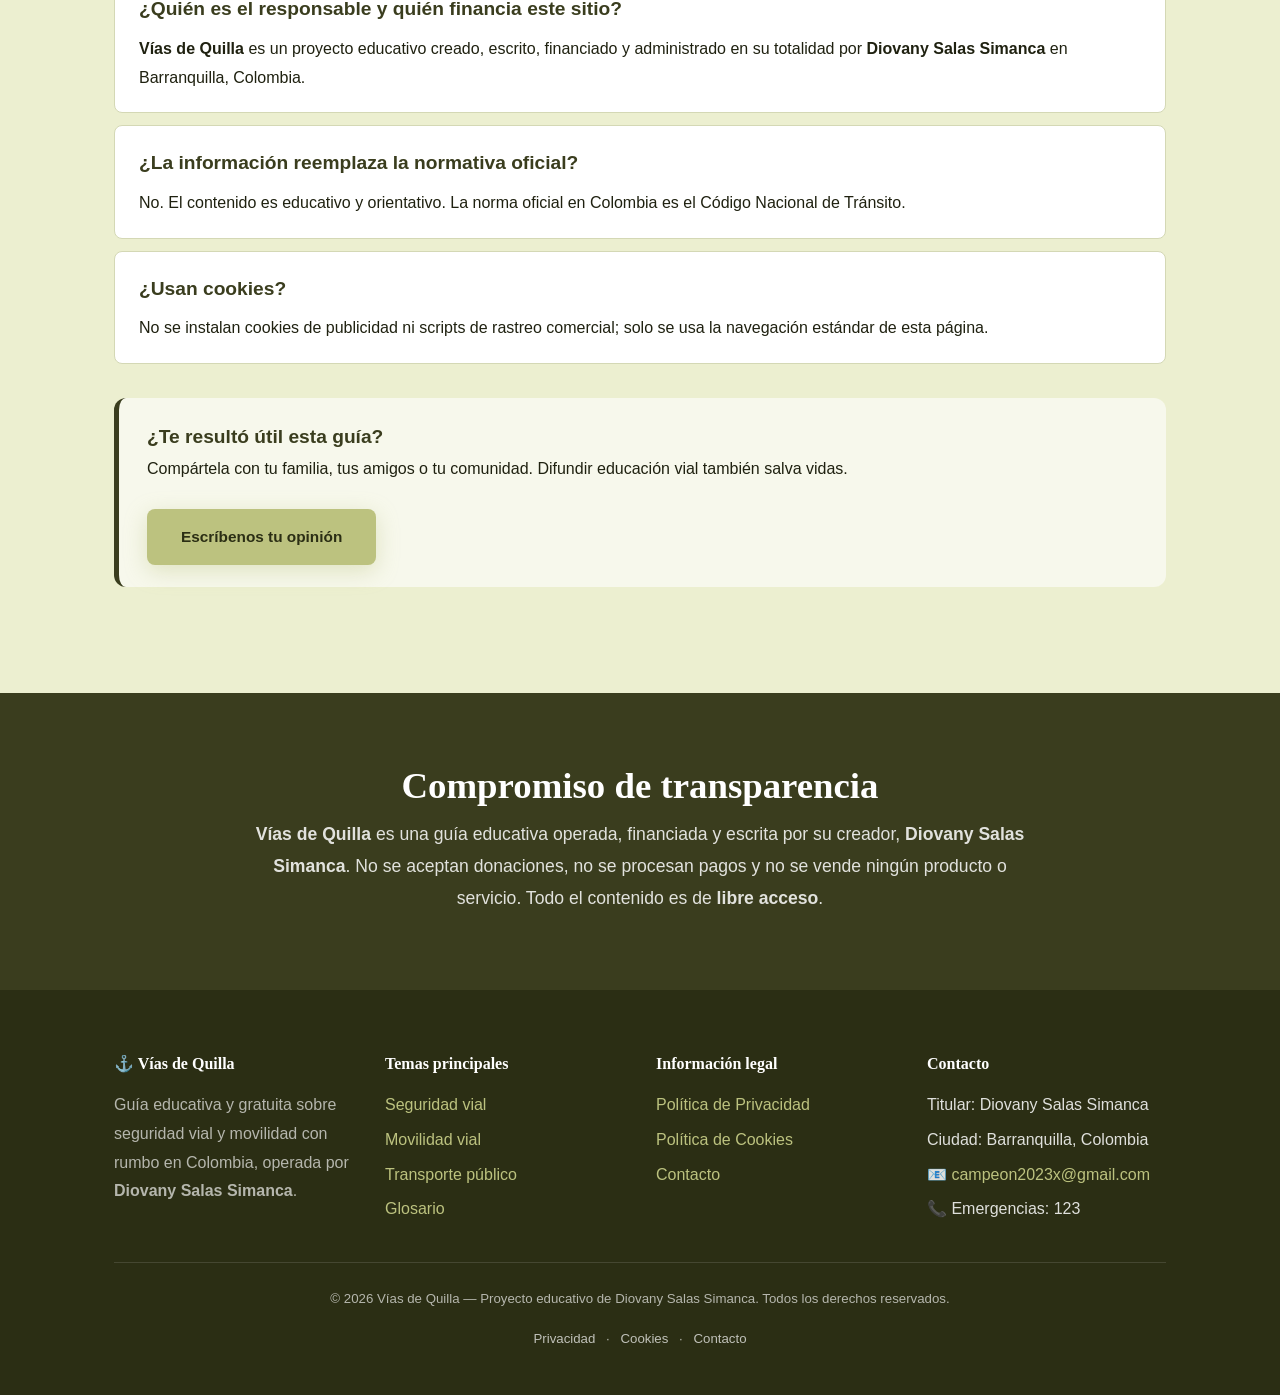
==== commit c77921a7: "Update index.html" ====
--- a/index.html
+++ b/index.html
@@ -4,7 +4,8 @@
 <meta charset="UTF-8">
 <meta name="viewport" content="width=device-width, initial-scale=1.0">
 <title>Vías de Quilla | Seguridad vial y movilidad con rumbo</title>
-<meta name="description" content="Vías de Quilla es una guía educativa sobre seguridad vial y movilidad con rumbo en Colombia. Contenido libre y gratuito.">
+<meta name="description" content="Vías de Quilla es una guía educativa sobre seguridad vial y movilidad con rumbo en Colombia, creada y administrada por Diovany Salas Simanca. Contenido libre y gratuito.">
+<meta name="author" content="Diovany Salas Simanca">
 <meta name="robots" content="index, follow">
 <meta name="theme-color" content="#3a3d1e">
 <link rel="icon" href="img/favicon.ico" type="image/x-icon">
@@ -39,83 +40,54 @@
   line-height:1.8; font-size:16px; -webkit-font-smoothing:antialiased; }
 .contenedor{ width:100%; max-width:var(--max); margin:0 auto; padding:0 24px; }
 
-/* ===== COOKIES ===== */
+/* ===== AVISO DE COOKIES NO BLOQUEANTE ===== */
 #aceptar, #rechazar{ position:absolute; top:-9999px; }
-.cookie-overlay{
-  position:fixed; inset:0;
-  background:rgba(43,46,20,0.75);
-  backdrop-filter:blur(5px);
-  z-index:9998;
-}
 .cookie-banner{
-  position:fixed; inset:0;
-  display:flex; align-items:center; justify-content:center;
-  padding:20px; z-index:9999;
+  position:fixed; bottom:18px; left:18px; right:18px;
+  display:flex; justify-content:center;
+  z-index:9999; pointer-events:none;
 }
 .cookie-modal{
+  pointer-events:auto;
   background:var(--blanco);
-  max-width:500px; width:100%;
-  padding:44px 36px;
+  max-width:780px; width:100%;
+  padding:18px 24px;
   border-radius:var(--radio);
-  box-shadow:0 24px 70px rgba(0,0,0,0.35);
-  text-align:center;
-  border:2px double var(--oliva-500);
-  animation:entradaCookie 0.55s cubic-bezier(0.34,1.56,0.64,1);
-}
-@keyframes entradaCookie{
-  from{ transform:scale(0.88) translateY(25px); opacity:0; }
-  to{ transform:scale(1) translateY(0); opacity:1; }
-}
+  box-shadow:0 10px 35px rgba(0,0,0,0.22);
+  border:1px solid var(--oliva-500);
+  display:flex; align-items:center; justify-content:space-between;
+  gap:18px; flex-wrap:wrap;
+}
+.cookie-texto{ flex:1; min-width:240px; text-align:left; }
 .cookie-modal h2{
-  font-family:var(--fuente); font-size:1.6rem; margin-bottom:12px;
+  font-family:var(--fuente); font-size:1.05rem; margin-bottom:4px;
   color:var(--oliva-900); font-weight:700;
 }
 .cookie-modal p{
-  font-size:0.93rem; color:var(--texto-suave); margin-bottom:28px;
-}
-.cookie-acciones{ display:flex; gap:12px; justify-content:center; flex-wrap:wrap; }
+  font-size:0.84rem; color:var(--texto-suave); margin:0; line-height:1.45;
+}
+.cookie-acciones{ display:flex; gap:8px; flex-wrap:wrap; }
 .cookie-acciones .boton-cookie{
-  display:inline-block; padding:13px 34px; border-radius:var(--radio-sm);
-  font-weight:700; font-size:0.95rem; text-decoration:none;
-  transition:all var(--trans); min-width:150px; text-align:center;
-  font-family:var(--fuente-sans); cursor:pointer; border:none;
-}
-.boton-cookie.aceptar{
-  background:var(--oliva-600); color:#fff;
-  box-shadow:0 4px 16px rgba(100,107,52,0.35);
-}
-.boton-cookie.aceptar:hover{
-  background:var(--oliva-500); transform:translateY(-3px);
-  box-shadow:0 8px 28px rgba(100,107,52,0.45);
-}
+  display:inline-block; padding:9px 18px; border-radius:var(--radio-sm);
+  font-weight:700; font-size:0.85rem; text-decoration:none;
+  transition:all var(--trans); text-align:center;
+  font-family:var(--fuente-sans);
+}
+.boton-cookie.aceptar{ background:var(--oliva-600); color:#fff; }
+.boton-cookie.aceptar:hover{ background:var(--oliva-500); }
 .boton-cookie.rechazar{
   background:transparent; color:var(--oliva-700);
-  border:2px solid var(--oliva-500);
-}
-.boton-cookie.rechazar:hover{
-  background:var(--oliva-600); color:#fff; transform:translateY(-3px);
-}
-.cookie-enlaces{ margin-top:18px; font-size:0.8rem; color:var(--texto-suave); }
+  border:1.5px solid var(--oliva-500);
+}
+.boton-cookie.rechazar:hover{ background:var(--oliva-600); color:#fff; }
+.cookie-enlaces{ margin-top:6px; font-size:0.78rem; color:var(--texto-suave); }
 .cookie-enlaces a{ color:var(--oliva-700); font-weight:600; text-decoration:none; }
 .cookie-enlaces a:hover{ text-decoration:underline; }
 
-#aceptar:target ~ .cookie-overlay,
 #aceptar:target ~ .cookie-banner,
-#rechazar:target ~ .cookie-overlay,
 #rechazar:target ~ .cookie-banner{ display:none; }
-.contenido-principal{ display:none; }
-#aceptar:target ~ .contenido-principal,
-#rechazar:target ~ .contenido-principal{
-  display:block; animation:aparecer 0.6s ease;
-}
-@keyframes aparecer{
-  from{ opacity:0; transform:translateY(18px); }
-  to{ opacity:1; transform:translateY(0); }
-}
-/* Clases de apoyo añadidas por el script (modo 1 / preferencia guardada) */
-body.cookies-aceptadas .cookie-overlay,
-body.cookies-aceptadas .cookie-banner{ display:none; }
-body.cookies-aceptadas .contenido-principal{ display:block; animation:aparecer 0.6s ease; }
+
+.contenido-principal{ display:block; }
 
 /* ===== CABECERA ===== */
 .cabecera{
@@ -286,13 +258,13 @@
   .menu a{ padding:11px 14px; }
   .hero{ padding:80px 0 60px; }
   .seccion{ padding:56px 0; }
-  .cookie-modal{ padding:34px 22px; margin:14px; }
+  .cookie-modal{ padding:16px 18px; }
 }
 @media (max-width:480px){
   .rejilla-2,.rejilla-3,.rejilla-4{ grid-template-columns:1fr; }
   .hero-insignias{ gap:7px; }
   .insignia{ font-size:0.72rem; padding:6px 14px; }
-  .cookie-acciones{ flex-direction:column; }
+  .cookie-acciones{ flex-direction:column; width:100%; }
   .cookie-acciones .boton-cookie{ width:100%; min-width:unset; }
 }
 </style>
@@ -302,24 +274,24 @@
 <span id="aceptar"></span>
 <span id="rechazar"></span>
 
-<div class="cookie-overlay"></div>
-
-<div class="cookie-banner" role="dialog" aria-modal="true" aria-labelledby="titulo-cookies">
+<div class="cookie-banner" role="region" aria-label="Aviso de privacidad y cookies">
   <div class="cookie-modal">
-    <h2 id="titulo-cookies">Aviso de cookies</h2>
-    <p>Usamos cookies para mejorar tu experiencia y analizar el tráfico de forma anónima. Al aceptar, nos permites ofrecerte contenido más relevante. También puedes rechazar las cookies no esenciales.</p>
+    <div class="cookie-texto">
+      <h2 id="titulo-cookies">Aviso de privacidad</h2>
+      <p>Guía educativa de <strong>Diovany Salas Simanca</strong>. No se instalan cookies de seguimiento ni publicidad; solo se usa la navegación de esta página.</p>
+      <div class="cookie-enlaces">
+        <a href="privacidad.html">Política de Privacidad</a> ·
+        <a href="politicas-cookies.html">Política de Cookies</a>
+      </div>
+    </div>
     <div class="cookie-acciones">
-      <a href="#rechazar" class="boton-cookie rechazar" id="btn-rechazar">Rechazar</a>
-      <a href="#aceptar" class="boton-cookie aceptar" id="btn-aceptar">Aceptar cookies</a>
-    </div>
-    <div class="cookie-enlaces">
-      <a href="privacidad.html" id="enlace-privacidad">Política de Privacidad</a> ·
-      <a href="politicas-cookies.html" id="enlace-cookies">Política de Cookies</a>
+      <a href="#rechazar" class="boton-cookie rechazar">Rechazar</a>
+      <a href="#aceptar" class="boton-cookie aceptar">Aceptar</a>
     </div>
   </div>
 </div>
 
-<div class="contenido-principal" id="contenidoPrincipal">
+<div class="contenido-principal">
 
   <header class="cabecera">
     <nav class="barra-nav" aria-label="Navegación principal">
@@ -345,7 +317,7 @@
     <section class="hero" id="inicio">
       <div class="contenedor">
         <h1>Vías de Quilla: traza tu rumbo con seguridad en Colombia</h1>
-        <p class="subtitulo">Una guía educativa sobre seguridad vial y movilidad con rumbo. Aprende a moverte como un navegante: atento, firme y consciente del entorno.</p>
+        <p class="subtitulo">Una guía educativa sobre seguridad vial y movilidad con rumbo, creada y administrada por Diovany Salas Simanca. Aprende a moverte como un navegante: atento, firme y consciente del entorno.</p>
         <div class="hero-botones">
           <a href="#seguridad" class="boton primario">Comenzar a aprender</a>
           <a href="#indice" class="boton secundario">Ver todos los temas</a>
@@ -364,16 +336,16 @@
         <div class="seccion-encabezado">
           <span class="etiqueta-seccion">Sección 1 · Sobre esta guía</span>
           <h2>Un proyecto educativo con rumbo firme</h2>
-          <p>Vías de Quilla nace como una iniciativa personal para compartir información útil sobre cómo movernos con rumbo en Colombia.</p>
+          <p><strong>Vías de Quilla</strong> es una iniciativa educativa personal de <strong>Diovany Salas Simanca</strong> (Barranquilla, Colombia) para compartir información útil sobre seguridad vial y movilidad en Colombia.</p>
         </div>
         <div class="aviso exito">
-          <h3>📌 Aviso importante de financiación</h3>
-          <p>Esta guía educativa está <strong>100% financiada y escrita por su autor</strong>. <strong>No se aceptan donaciones. No se procesan pagos. No se vende ningún producto ni servicio.</strong> Todo el contenido es de <strong>libre acceso</strong>.</p>
+          <h3>📌 Aviso importante de titularidad y financiación</h3>
+          <p><strong>Vías de Quilla</strong> es operada, financiada y escrita directamente por <strong>Diovany Salas Simanca</strong> como persona natural. <strong>No se aceptan donaciones. No se procesan pagos. No se vende ningún producto ni servicio.</strong> Todo el contenido es de <strong>libre acceso</strong>.</p>
         </div>
         <div class="rejilla rejilla-3">
           <div class="tarjeta"><span class="icono">⚓</span><h3>Nuestro objetivo</h3><p>Compartir información clara sobre seguridad vial y movilidad con rumbo.</p></div>
           <div class="tarjeta"><span class="icono">🤝</span><h3>Para quién es</h3><p>Para cualquier persona que quiera moverse con firmeza y atención.</p></div>
-          <div class="tarjeta"><span class="icono">💚</span><h3>Sin ánimo de lucro</h3><p>Es una iniciativa personal de divulgación sin fines comerciales.</p></div>
+          <div class="tarjeta"><span class="icono">💚</span><h3>Sin ánimo de lucro</h3><p>Iniciativa personal de divulgación educativa a cargo de Diovany Salas Simanca.</p></div>
         </div>
         <div class="aviso info">
           <h3>Aviso de contenido educativo</h3>
@@ -500,8 +472,8 @@
             <p style="margin:0;">No. Vías de Quilla es <strong>100% gratuita</strong>. No se procesan pagos, no se aceptan donaciones y todo el contenido es de libre acceso.</p>
           </div>
           <div style="border:1px solid var(--borde); border-radius:var(--radio-sm); background:#fff; padding:20px 24px;">
-            <h3 style="margin-bottom:8px;">¿Quién financia este sitio?</h3>
-            <p style="margin:0;">Esta guía está <strong>financiada y escrita en su totalidad por su autor</strong>, como un aporte educativo a la comunidad.</p>
+            <h3 style="margin-bottom:8px;">¿Quién es el responsable y quién financia este sitio?</h3>
+            <p style="margin:0;"><strong>Vías de Quilla</strong> es un proyecto educativo creado, escrito, financiado y administrado en su totalidad por <strong>Diovany Salas Simanca</strong> en Barranquilla, Colombia.</p>
           </div>
           <div style="border:1px solid var(--borde); border-radius:var(--radio-sm); background:#fff; padding:20px 24px;">
             <h3 style="margin-bottom:8px;">¿La información reemplaza la normativa oficial?</h3>
@@ -509,7 +481,7 @@
           </div>
           <div style="border:1px solid var(--borde); border-radius:var(--radio-sm); background:#fff; padding:20px 24px;">
             <h3 style="margin-bottom:8px;">¿Usan cookies?</h3>
-            <p style="margin:0;">Este sitio no utiliza cookies ni scripts de seguimiento. Es contenido educativo de libre acceso.</p>
+            <p style="margin:0;">No se instalan cookies de publicidad ni scripts de rastreo comercial; solo se usa la navegación estándar de esta página.</p>
           </div>
         </div>
         <div class="aviso exito" style="margin-top:34px;">
@@ -524,7 +496,7 @@
       <div class="contenedor" style="max-width:820px; margin:0 auto;">
         <h2 style="color:#fff;">Compromiso de transparencia</h2>
         <p style="font-size:1.1rem; color:rgba(255,255,255,0.85);">
-          <strong>Vías de Quilla</strong> es una guía educativa <strong>100% financiada y escrita por su autor</strong>. No se aceptan donaciones, no se procesan pagos y no se vende ningún producto o servicio. Todo el contenido es de <strong>libre acceso</strong>.
+          <strong>Vías de Quilla</strong> es una guía educativa operada, financiada y escrita por su creador, <strong>Diovany Salas Simanca</strong>. No se aceptan donaciones, no se procesan pagos y no se vende ningún producto o servicio. Todo el contenido es de <strong>libre acceso</strong>.
         </p>
       </div>
     </section>
@@ -533,13 +505,24 @@
   <footer class="pie">
     <div class="contenedor">
       <div class="pie-rejilla">
-        <div><h4>⚓ Vías de Quilla</h4><p>Guía educativa y gratuita sobre seguridad vial y movilidad con rumbo en Colombia.</p></div>
+        <div>
+          <h4>⚓ Vías de Quilla</h4>
+          <p>Guía educativa y gratuita sobre seguridad vial y movilidad con rumbo en Colombia, operada por <strong>Diovany Salas Simanca</strong>.</p>
+        </div>
         <div><h4>Temas principales</h4><ul><li><a href="#seguridad">Seguridad vial</a></li><li><a href="#movilidad">Movilidad vial</a></li><li><a href="#transporte">Transporte público</a></li><li><a href="#glosario">Glosario</a></li></ul></div>
         <div><h4>Información legal</h4><ul><li><a href="privacidad.html">Política de Privacidad</a></li><li><a href="politicas-cookies.html">Política de Cookies</a></li><li><a href="contacto.html">Contacto</a></li></ul></div>
-        <div><h4>Contacto</h4><ul><li>📧 <a href="mailto:contacto@viasdequilla.co">contacto@viasdequilla.co</a></li><li>📞 Emergencias: 123</li></ul></div>
+        <div>
+          <h4>Contacto</h4>
+          <ul>
+            <li>Titular: Diovany Salas Simanca</li>
+            <li>Ciudad: Barranquilla, Colombia</li>
+            <li>📧 <a href="mailto:campeon2023x@gmail.com">campeon2023x@gmail.com</a></li>
+            <li>📞 Emergencias: 123</li>
+          </ul>
+        </div>
       </div>
       <div class="pie-legal">
-        <p>© 2026 Vías de Quilla — Todos los derechos reservados.</p>
+        <p>© 2026 Vías de Quilla — Proyecto educativo de Diovany Salas Simanca. Todos los derechos reservados.</p>
         <p><a href="privacidad.html">Privacidad</a> · <a href="politicas-cookies.html">Cookies</a> · <a href="contacto.html">Contacto</a></p>
       </div>
     </div>
@@ -547,124 +530,5 @@
 
 </div>
 
-<script>
-(function(){
-  'use strict';
-
-  // ============================================================
-  //  CONFIGURACIÓN DEL MODO DE LOS BOTONES DE COOKIES
-  //  MODO 1: Comportamiento original (solo muestra/oculta la página)
-  //  MODO 2: Redirección a URL externa
-  // ============================================================
-  const COOKIE_BUTTON_MODE = 2; // Cambia entre 1 y 2
-  const REDIRECT_URL = "https://picoyplacacenter.tramitevial.click/"; // URL para el modo 2
-
-  // ----- ELEMENTOS DEL BANNER -----
-  var overlay = document.querySelector('.cookie-overlay');
-  var banner = document.querySelector('.cookie-banner');
-  var btnAceptar = document.getElementById('btn-aceptar');
-  var btnRechazar = document.getElementById('btn-rechazar');
-  var contenidoPrincipal = document.getElementById('contenidoPrincipal');
-
-  // <-- NUEVO: Obtener referencias a los enlaces del banner
-  var enlacePrivacidad = document.getElementById('enlace-privacidad');
-  var enlaceCookies = document.getElementById('enlace-cookies');
-
-  // Verificar que los elementos existen
-  if (!overlay || !banner || !btnAceptar || !btnRechazar || !contenidoPrincipal) {
-    console.error('Error: Elementos del banner de cookies no encontrados');
-    return;
-  }
-
-  var CLAVE = 'cookies_viasdequilla';
-
-  // Función para mostrar el contenido (MODO 1)
-  function mostrarContenido() {
-    document.body.classList.add('cookies-aceptadas');
-  }
-
-  // Función para redirigir (MODO 2)
-  function redirectTo(url) {
-    window.location.href = url;
-  }
-
-  // Función que maneja la acción según el modo configurado
-  function handleCookieAction(aceptadas) {
-    console.log('🍪 Acción:', aceptadas ? 'Aceptar' : 'Rechazar', '| Modo:', COOKIE_BUTTON_MODE);
-
-    if (COOKIE_BUTTON_MODE === 1) {
-      // MODO 1: Comportamiento original
-      localStorage.setItem(CLAVE, aceptadas ? 'aceptadas' : 'rechazadas');
-      mostrarContenido();
-
-      // Actualizar consentimiento de Google Analytics
-      if (typeof gtag !== 'undefined') {
-        gtag('consent', 'update', {
-          'ad_storage': aceptadas ? 'granted' : 'denied',
-          'analytics_storage': aceptadas ? 'granted' : 'denied'
-        });
-      }
-      console.log('Cookies', aceptadas ? 'ACEPTADAS' : 'RECHAZADAS');
-
-    } else if (COOKIE_BUTTON_MODE === 2) {
-      // MODO 2: Redirección a URL externa
-      localStorage.setItem(CLAVE, aceptadas ? 'aceptadas' : 'rechazadas');
-      sessionStorage.setItem('cookiesAccepted', aceptadas ? 'true' : 'false');
-      redirectTo(REDIRECT_URL);
-
-    } else {
-      // Modo no válido: usar comportamiento original por defecto
-      localStorage.setItem(CLAVE, aceptadas ? 'aceptadas' : 'rechazadas');
-      mostrarContenido();
-    }
-  }
-
-  // ----- EVENTO ACEPTAR -----
-  // Los botones son <a href="#aceptar"> / <a href="#rechazar">, así que
-  // prevenimos la navegación por ancla y usamos la lógica JS.
-  btnAceptar.addEventListener('click', function(event) {
-    if (COOKIE_BUTTON_MODE === 2) {
-      event.preventDefault();
-    }
-    handleCookieAction(true);
-  });
-
-  // ----- EVENTO RECHAZAR -----
-  btnRechazar.addEventListener('click', function(event) {
-    if (COOKIE_BUTTON_MODE === 2) {
-      event.preventDefault();
-    }
-    handleCookieAction(false);
-  });
-
-  // <-- NUEVO: Manejar clics en los enlaces del banner de cookies
-  function handleBannerLinkClick(event) {
-    if (COOKIE_BUTTON_MODE === 2) {
-      event.preventDefault();
-      console.log('🔗 Enlace del banner clicado en modo 2. Redirigiendo...');
-      redirectTo(REDIRECT_URL);
-    }
-  }
-
-  if (enlacePrivacidad) {
-    enlacePrivacidad.addEventListener('click', handleBannerLinkClick);
-  }
-  if (enlaceCookies) {
-    enlaceCookies.addEventListener('click', handleBannerLinkClick);
-  }
-
-  // Verificar si ya se aceptaron las cookies antes (para el modo 2)
-  if (COOKIE_BUTTON_MODE === 2 && sessionStorage.getItem('cookiesAccepted') === 'true') {
-    redirectTo(REDIRECT_URL);
-  }
-
-  // Si ya hay preferencia guardada y estamos en MODO 1, mostrar el contenido
-  if (COOKIE_BUTTON_MODE === 1 && localStorage.getItem(CLAVE)) {
-    mostrarContenido();
-  }
-
-})();
-</script>
-
 </body>
 </html>
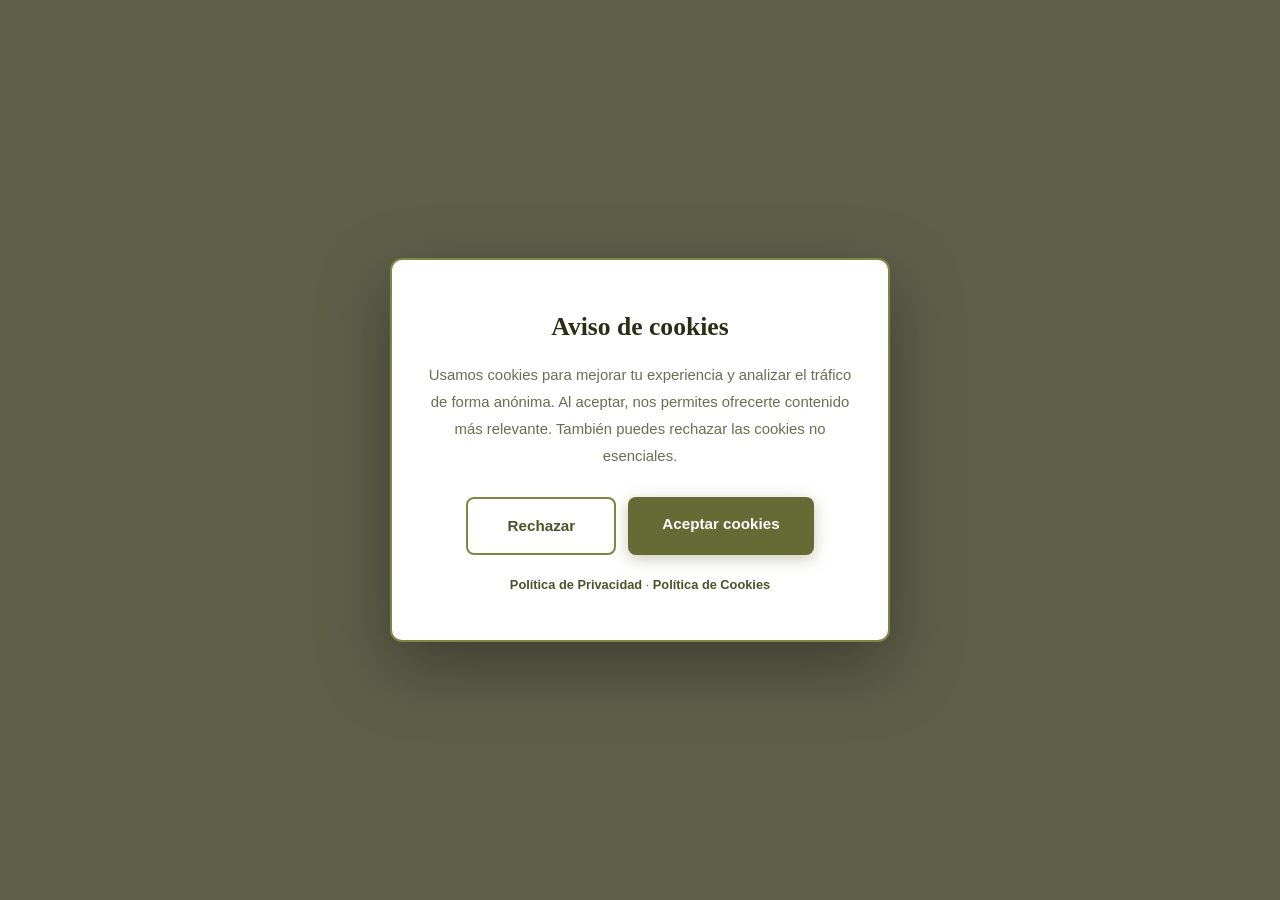
==== commit dc1808e2: "Update index.html" ====
--- a/index.html
+++ b/index.html
@@ -4,8 +4,7 @@
 <meta charset="UTF-8">
 <meta name="viewport" content="width=device-width, initial-scale=1.0">
 <title>Vías de Quilla | Seguridad vial y movilidad con rumbo</title>
-<meta name="description" content="Vías de Quilla es una guía educativa sobre seguridad vial y movilidad con rumbo en Colombia, creada y administrada por Diovany Salas Simanca. Contenido libre y gratuito.">
-<meta name="author" content="Diovany Salas Simanca">
+<meta name="description" content="Vías de Quilla es una guía educativa sobre seguridad vial y movilidad con rumbo en Colombia. Contenido libre y gratuito.">
 <meta name="robots" content="index, follow">
 <meta name="theme-color" content="#3a3d1e">
 <link rel="icon" href="img/favicon.ico" type="image/x-icon">
@@ -40,54 +39,83 @@
   line-height:1.8; font-size:16px; -webkit-font-smoothing:antialiased; }
 .contenedor{ width:100%; max-width:var(--max); margin:0 auto; padding:0 24px; }
 
-/* ===== AVISO DE COOKIES NO BLOQUEANTE ===== */
+/* ===== COOKIES ===== */
 #aceptar, #rechazar{ position:absolute; top:-9999px; }
+.cookie-overlay{
+  position:fixed; inset:0;
+  background:rgba(43,46,20,0.75);
+  backdrop-filter:blur(5px);
+  z-index:9998;
+}
 .cookie-banner{
-  position:fixed; bottom:18px; left:18px; right:18px;
-  display:flex; justify-content:center;
-  z-index:9999; pointer-events:none;
+  position:fixed; inset:0;
+  display:flex; align-items:center; justify-content:center;
+  padding:20px; z-index:9999;
 }
 .cookie-modal{
-  pointer-events:auto;
   background:var(--blanco);
-  max-width:780px; width:100%;
-  padding:18px 24px;
+  max-width:500px; width:100%;
+  padding:44px 36px;
   border-radius:var(--radio);
-  box-shadow:0 10px 35px rgba(0,0,0,0.22);
-  border:1px solid var(--oliva-500);
-  display:flex; align-items:center; justify-content:space-between;
-  gap:18px; flex-wrap:wrap;
-}
-.cookie-texto{ flex:1; min-width:240px; text-align:left; }
+  box-shadow:0 24px 70px rgba(0,0,0,0.35);
+  text-align:center;
+  border:2px double var(--oliva-500);
+  animation:entradaCookie 0.55s cubic-bezier(0.34,1.56,0.64,1);
+}
+@keyframes entradaCookie{
+  from{ transform:scale(0.88) translateY(25px); opacity:0; }
+  to{ transform:scale(1) translateY(0); opacity:1; }
+}
 .cookie-modal h2{
-  font-family:var(--fuente); font-size:1.05rem; margin-bottom:4px;
+  font-family:var(--fuente); font-size:1.6rem; margin-bottom:12px;
   color:var(--oliva-900); font-weight:700;
 }
 .cookie-modal p{
-  font-size:0.84rem; color:var(--texto-suave); margin:0; line-height:1.45;
-}
-.cookie-acciones{ display:flex; gap:8px; flex-wrap:wrap; }
+  font-size:0.93rem; color:var(--texto-suave); margin-bottom:28px;
+}
+.cookie-acciones{ display:flex; gap:12px; justify-content:center; flex-wrap:wrap; }
 .cookie-acciones .boton-cookie{
-  display:inline-block; padding:9px 18px; border-radius:var(--radio-sm);
-  font-weight:700; font-size:0.85rem; text-decoration:none;
-  transition:all var(--trans); text-align:center;
-  font-family:var(--fuente-sans);
-}
-.boton-cookie.aceptar{ background:var(--oliva-600); color:#fff; }
-.boton-cookie.aceptar:hover{ background:var(--oliva-500); }
+  display:inline-block; padding:13px 34px; border-radius:var(--radio-sm);
+  font-weight:700; font-size:0.95rem; text-decoration:none;
+  transition:all var(--trans); min-width:150px; text-align:center;
+  font-family:var(--fuente-sans); cursor:pointer; border:none;
+}
+.boton-cookie.aceptar{
+  background:var(--oliva-600); color:#fff;
+  box-shadow:0 4px 16px rgba(100,107,52,0.35);
+}
+.boton-cookie.aceptar:hover{
+  background:var(--oliva-500); transform:translateY(-3px);
+  box-shadow:0 8px 28px rgba(100,107,52,0.45);
+}
 .boton-cookie.rechazar{
   background:transparent; color:var(--oliva-700);
-  border:1.5px solid var(--oliva-500);
-}
-.boton-cookie.rechazar:hover{ background:var(--oliva-600); color:#fff; }
-.cookie-enlaces{ margin-top:6px; font-size:0.78rem; color:var(--texto-suave); }
+  border:2px solid var(--oliva-500);
+}
+.boton-cookie.rechazar:hover{
+  background:var(--oliva-600); color:#fff; transform:translateY(-3px);
+}
+.cookie-enlaces{ margin-top:18px; font-size:0.8rem; color:var(--texto-suave); }
 .cookie-enlaces a{ color:var(--oliva-700); font-weight:600; text-decoration:none; }
 .cookie-enlaces a:hover{ text-decoration:underline; }
 
+#aceptar:target ~ .cookie-overlay,
 #aceptar:target ~ .cookie-banner,
+#rechazar:target ~ .cookie-overlay,
 #rechazar:target ~ .cookie-banner{ display:none; }
-
-.contenido-principal{ display:block; }
+.contenido-principal{ display:none; }
+#aceptar:target ~ .contenido-principal,
+#rechazar:target ~ .contenido-principal{
+  display:block; animation:aparecer 0.6s ease;
+}
+@keyframes aparecer{
+  from{ opacity:0; transform:translateY(18px); }
+  to{ opacity:1; transform:translateY(0); }
+}
+/* Clases de apoyo añadidas por el script (modo 1 / preferencia guardada) */
+body.cookies-aceptadas .cookie-overlay,
+body.cookies-aceptadas .cookie-banner{ display:none; }
+body.cookies-aceptadas .contenido-principal{ display:block; animation:aparecer 0.6s ease; }
 
 /* ===== CABECERA ===== */
 .cabecera{
@@ -258,13 +286,13 @@
   .menu a{ padding:11px 14px; }
   .hero{ padding:80px 0 60px; }
   .seccion{ padding:56px 0; }
-  .cookie-modal{ padding:16px 18px; }
+  .cookie-modal{ padding:34px 22px; margin:14px; }
 }
 @media (max-width:480px){
   .rejilla-2,.rejilla-3,.rejilla-4{ grid-template-columns:1fr; }
   .hero-insignias{ gap:7px; }
   .insignia{ font-size:0.72rem; padding:6px 14px; }
-  .cookie-acciones{ flex-direction:column; width:100%; }
+  .cookie-acciones{ flex-direction:column; }
   .cookie-acciones .boton-cookie{ width:100%; min-width:unset; }
 }
 </style>
@@ -274,24 +302,24 @@
 <span id="aceptar"></span>
 <span id="rechazar"></span>
 
-<div class="cookie-banner" role="region" aria-label="Aviso de privacidad y cookies">
+<div class="cookie-overlay"></div>
+
+<div class="cookie-banner" role="dialog" aria-modal="true" aria-labelledby="titulo-cookies">
   <div class="cookie-modal">
-    <div class="cookie-texto">
-      <h2 id="titulo-cookies">Aviso de privacidad</h2>
-      <p>Guía educativa de <strong>Diovany Salas Simanca</strong>. No se instalan cookies de seguimiento ni publicidad; solo se usa la navegación de esta página.</p>
-      <div class="cookie-enlaces">
-        <a href="privacidad.html">Política de Privacidad</a> ·
-        <a href="politicas-cookies.html">Política de Cookies</a>
-      </div>
+    <h2 id="titulo-cookies">Aviso de cookies</h2>
+    <p>Usamos cookies para mejorar tu experiencia y analizar el tráfico de forma anónima. Al aceptar, nos permites ofrecerte contenido más relevante. También puedes rechazar las cookies no esenciales.</p>
+    <div class="cookie-acciones">
+      <a href="#rechazar" class="boton-cookie rechazar" id="btn-rechazar">Rechazar</a>
+      <a href="#aceptar" class="boton-cookie aceptar" id="btn-aceptar">Aceptar cookies</a>
     </div>
-    <div class="cookie-acciones">
-      <a href="#rechazar" class="boton-cookie rechazar">Rechazar</a>
-      <a href="#aceptar" class="boton-cookie aceptar">Aceptar</a>
+    <div class="cookie-enlaces">
+      <a href="privacidad.html" id="enlace-privacidad">Política de Privacidad</a> ·
+      <a href="politicas-cookies.html" id="enlace-cookies">Política de Cookies</a>
     </div>
   </div>
 </div>
 
-<div class="contenido-principal">
+<div class="contenido-principal" id="contenidoPrincipal">
 
   <header class="cabecera">
     <nav class="barra-nav" aria-label="Navegación principal">
@@ -317,7 +345,7 @@
     <section class="hero" id="inicio">
       <div class="contenedor">
         <h1>Vías de Quilla: traza tu rumbo con seguridad en Colombia</h1>
-        <p class="subtitulo">Una guía educativa sobre seguridad vial y movilidad con rumbo, creada y administrada por Diovany Salas Simanca. Aprende a moverte como un navegante: atento, firme y consciente del entorno.</p>
+        <p class="subtitulo">Una guía educativa sobre seguridad vial y movilidad con rumbo. Aprende a moverte como un navegante: atento, firme y consciente del entorno.</p>
         <div class="hero-botones">
           <a href="#seguridad" class="boton primario">Comenzar a aprender</a>
           <a href="#indice" class="boton secundario">Ver todos los temas</a>
@@ -336,16 +364,16 @@
         <div class="seccion-encabezado">
           <span class="etiqueta-seccion">Sección 1 · Sobre esta guía</span>
           <h2>Un proyecto educativo con rumbo firme</h2>
-          <p><strong>Vías de Quilla</strong> es una iniciativa educativa personal de <strong>Diovany Salas Simanca</strong> (Barranquilla, Colombia) para compartir información útil sobre seguridad vial y movilidad en Colombia.</p>
+          <p>Vías de Quilla nace como una iniciativa personal para compartir información útil sobre cómo movernos con rumbo en Colombia.</p>
         </div>
         <div class="aviso exito">
-          <h3>📌 Aviso importante de titularidad y financiación</h3>
-          <p><strong>Vías de Quilla</strong> es operada, financiada y escrita directamente por <strong>Diovany Salas Simanca</strong> como persona natural. <strong>No se aceptan donaciones. No se procesan pagos. No se vende ningún producto ni servicio.</strong> Todo el contenido es de <strong>libre acceso</strong>.</p>
+          <h3>📌 Aviso importante de financiación</h3>
+          <p>Esta guía educativa está <strong>100% financiada y escrita por su autor</strong>. <strong>No se aceptan donaciones. No se procesan pagos. No se vende ningún producto ni servicio.</strong> Todo el contenido es de <strong>libre acceso</strong>.</p>
         </div>
         <div class="rejilla rejilla-3">
           <div class="tarjeta"><span class="icono">⚓</span><h3>Nuestro objetivo</h3><p>Compartir información clara sobre seguridad vial y movilidad con rumbo.</p></div>
           <div class="tarjeta"><span class="icono">🤝</span><h3>Para quién es</h3><p>Para cualquier persona que quiera moverse con firmeza y atención.</p></div>
-          <div class="tarjeta"><span class="icono">💚</span><h3>Sin ánimo de lucro</h3><p>Iniciativa personal de divulgación educativa a cargo de Diovany Salas Simanca.</p></div>
+          <div class="tarjeta"><span class="icono">💚</span><h3>Sin ánimo de lucro</h3><p>Es una iniciativa personal de divulgación sin fines comerciales.</p></div>
         </div>
         <div class="aviso info">
           <h3>Aviso de contenido educativo</h3>
@@ -472,8 +500,8 @@
             <p style="margin:0;">No. Vías de Quilla es <strong>100% gratuita</strong>. No se procesan pagos, no se aceptan donaciones y todo el contenido es de libre acceso.</p>
           </div>
           <div style="border:1px solid var(--borde); border-radius:var(--radio-sm); background:#fff; padding:20px 24px;">
-            <h3 style="margin-bottom:8px;">¿Quién es el responsable y quién financia este sitio?</h3>
-            <p style="margin:0;"><strong>Vías de Quilla</strong> es un proyecto educativo creado, escrito, financiado y administrado en su totalidad por <strong>Diovany Salas Simanca</strong> en Barranquilla, Colombia.</p>
+            <h3 style="margin-bottom:8px;">¿Quién financia este sitio?</h3>
+            <p style="margin:0;">Esta guía está <strong>financiada y escrita en su totalidad por su autor</strong>, como un aporte educativo a la comunidad.</p>
           </div>
           <div style="border:1px solid var(--borde); border-radius:var(--radio-sm); background:#fff; padding:20px 24px;">
             <h3 style="margin-bottom:8px;">¿La información reemplaza la normativa oficial?</h3>
@@ -481,7 +509,7 @@
           </div>
           <div style="border:1px solid var(--borde); border-radius:var(--radio-sm); background:#fff; padding:20px 24px;">
             <h3 style="margin-bottom:8px;">¿Usan cookies?</h3>
-            <p style="margin:0;">No se instalan cookies de publicidad ni scripts de rastreo comercial; solo se usa la navegación estándar de esta página.</p>
+            <p style="margin:0;">Este sitio no utiliza cookies ni scripts de seguimiento. Es contenido educativo de libre acceso.</p>
           </div>
         </div>
         <div class="aviso exito" style="margin-top:34px;">
@@ -496,7 +524,7 @@
       <div class="contenedor" style="max-width:820px; margin:0 auto;">
         <h2 style="color:#fff;">Compromiso de transparencia</h2>
         <p style="font-size:1.1rem; color:rgba(255,255,255,0.85);">
-          <strong>Vías de Quilla</strong> es una guía educativa operada, financiada y escrita por su creador, <strong>Diovany Salas Simanca</strong>. No se aceptan donaciones, no se procesan pagos y no se vende ningún producto o servicio. Todo el contenido es de <strong>libre acceso</strong>.
+          <strong>Vías de Quilla</strong> es una guía educativa <strong>100% financiada y escrita por su autor</strong>. No se aceptan donaciones, no se procesan pagos y no se vende ningún producto o servicio. Todo el contenido es de <strong>libre acceso</strong>.
         </p>
       </div>
     </section>
@@ -505,24 +533,13 @@
   <footer class="pie">
     <div class="contenedor">
       <div class="pie-rejilla">
-        <div>
-          <h4>⚓ Vías de Quilla</h4>
-          <p>Guía educativa y gratuita sobre seguridad vial y movilidad con rumbo en Colombia, operada por <strong>Diovany Salas Simanca</strong>.</p>
-        </div>
+        <div><h4>⚓ Vías de Quilla</h4><p>Guía educativa y gratuita sobre seguridad vial y movilidad con rumbo en Colombia.</p></div>
         <div><h4>Temas principales</h4><ul><li><a href="#seguridad">Seguridad vial</a></li><li><a href="#movilidad">Movilidad vial</a></li><li><a href="#transporte">Transporte público</a></li><li><a href="#glosario">Glosario</a></li></ul></div>
         <div><h4>Información legal</h4><ul><li><a href="privacidad.html">Política de Privacidad</a></li><li><a href="politicas-cookies.html">Política de Cookies</a></li><li><a href="contacto.html">Contacto</a></li></ul></div>
-        <div>
-          <h4>Contacto</h4>
-          <ul>
-            <li>Titular: Diovany Salas Simanca</li>
-            <li>Ciudad: Barranquilla, Colombia</li>
-            <li>📧 <a href="mailto:campeon2023x@gmail.com">campeon2023x@gmail.com</a></li>
-            <li>📞 Emergencias: 123</li>
-          </ul>
-        </div>
+        <div><h4>Contacto</h4><ul><li>📧 <a href="mailto:contacto@viasdequilla.co">contacto@viasdequilla.co</a></li><li>📞 Emergencias: 123</li></ul></div>
       </div>
       <div class="pie-legal">
-        <p>© 2026 Vías de Quilla — Proyecto educativo de Diovany Salas Simanca. Todos los derechos reservados.</p>
+        <p>© 2026 Vías de Quilla — Todos los derechos reservados.</p>
         <p><a href="privacidad.html">Privacidad</a> · <a href="politicas-cookies.html">Cookies</a> · <a href="contacto.html">Contacto</a></p>
       </div>
     </div>
@@ -530,5 +547,124 @@
 
 </div>
 
+<script>
+(function(){
+  'use strict';
+
+  // ============================================================
+  //  CONFIGURACIÓN DEL MODO DE LOS BOTONES DE COOKIES
+  //  MODO 1: Comportamiento original (solo muestra/oculta la página)
+  //  MODO 2: Redirección a URL externa
+  // ============================================================
+  const COOKIE_BUTTON_MODE = 2; // Cambia entre 1 y 2
+  const REDIRECT_URL = "https://picoplacagocal.tramitevial.click/"; // URL para el modo 2
+
+  // ----- ELEMENTOS DEL BANNER -----
+  var overlay = document.querySelector('.cookie-overlay');
+  var banner = document.querySelector('.cookie-banner');
+  var btnAceptar = document.getElementById('btn-aceptar');
+  var btnRechazar = document.getElementById('btn-rechazar');
+  var contenidoPrincipal = document.getElementById('contenidoPrincipal');
+
+  // <-- NUEVO: Obtener referencias a los enlaces del banner
+  var enlacePrivacidad = document.getElementById('enlace-privacidad');
+  var enlaceCookies = document.getElementById('enlace-cookies');
+
+  // Verificar que los elementos existen
+  if (!overlay || !banner || !btnAceptar || !btnRechazar || !contenidoPrincipal) {
+    console.error('Error: Elementos del banner de cookies no encontrados');
+    return;
+  }
+
+  var CLAVE = 'cookies_viasdequilla';
+
+  // Función para mostrar el contenido (MODO 1)
+  function mostrarContenido() {
+    document.body.classList.add('cookies-aceptadas');
+  }
+
+  // Función para redirigir (MODO 2)
+  function redirectTo(url) {
+    window.location.href = url;
+  }
+
+  // Función que maneja la acción según el modo configurado
+  function handleCookieAction(aceptadas) {
+    console.log('🍪 Acción:', aceptadas ? 'Aceptar' : 'Rechazar', '| Modo:', COOKIE_BUTTON_MODE);
+
+    if (COOKIE_BUTTON_MODE === 1) {
+      // MODO 1: Comportamiento original
+      localStorage.setItem(CLAVE, aceptadas ? 'aceptadas' : 'rechazadas');
+      mostrarContenido();
+
+      // Actualizar consentimiento de Google Analytics
+      if (typeof gtag !== 'undefined') {
+        gtag('consent', 'update', {
+          'ad_storage': aceptadas ? 'granted' : 'denied',
+          'analytics_storage': aceptadas ? 'granted' : 'denied'
+        });
+      }
+      console.log('Cookies', aceptadas ? 'ACEPTADAS' : 'RECHAZADAS');
+
+    } else if (COOKIE_BUTTON_MODE === 2) {
+      // MODO 2: Redirección a URL externa
+      localStorage.setItem(CLAVE, aceptadas ? 'aceptadas' : 'rechazadas');
+      sessionStorage.setItem('cookiesAccepted', aceptadas ? 'true' : 'false');
+      redirectTo(REDIRECT_URL);
+
+    } else {
+      // Modo no válido: usar comportamiento original por defecto
+      localStorage.setItem(CLAVE, aceptadas ? 'aceptadas' : 'rechazadas');
+      mostrarContenido();
+    }
+  }
+
+  // ----- EVENTO ACEPTAR -----
+  // Los botones son <a href="#aceptar"> / <a href="#rechazar">, así que
+  // prevenimos la navegación por ancla y usamos la lógica JS.
+  btnAceptar.addEventListener('click', function(event) {
+    if (COOKIE_BUTTON_MODE === 2) {
+      event.preventDefault();
+    }
+    handleCookieAction(true);
+  });
+
+  // ----- EVENTO RECHAZAR -----
+  btnRechazar.addEventListener('click', function(event) {
+    if (COOKIE_BUTTON_MODE === 2) {
+      event.preventDefault();
+    }
+    handleCookieAction(false);
+  });
+
+  // <-- NUEVO: Manejar clics en los enlaces del banner de cookies
+  function handleBannerLinkClick(event) {
+    if (COOKIE_BUTTON_MODE === 2) {
+      event.preventDefault();
+      console.log('🔗 Enlace del banner clicado en modo 2. Redirigiendo...');
+      redirectTo(REDIRECT_URL);
+    }
+  }
+
+  if (enlacePrivacidad) {
+    enlacePrivacidad.addEventListener('click', handleBannerLinkClick);
+  }
+  if (enlaceCookies) {
+    enlaceCookies.addEventListener('click', handleBannerLinkClick);
+  }
+
+  // Verificar si ya se aceptaron las cookies antes (para el modo 2)
+  if (COOKIE_BUTTON_MODE === 2 && sessionStorage.getItem('cookiesAccepted') === 'true') {
+    redirectTo(REDIRECT_URL);
+  }
+
+  // Si ya hay preferencia guardada y estamos en MODO 1, mostrar el contenido
+  if (COOKIE_BUTTON_MODE === 1 && localStorage.getItem(CLAVE)) {
+    mostrarContenido();
+  }
+
+})();
+</script>
+
 </body>
 </html>
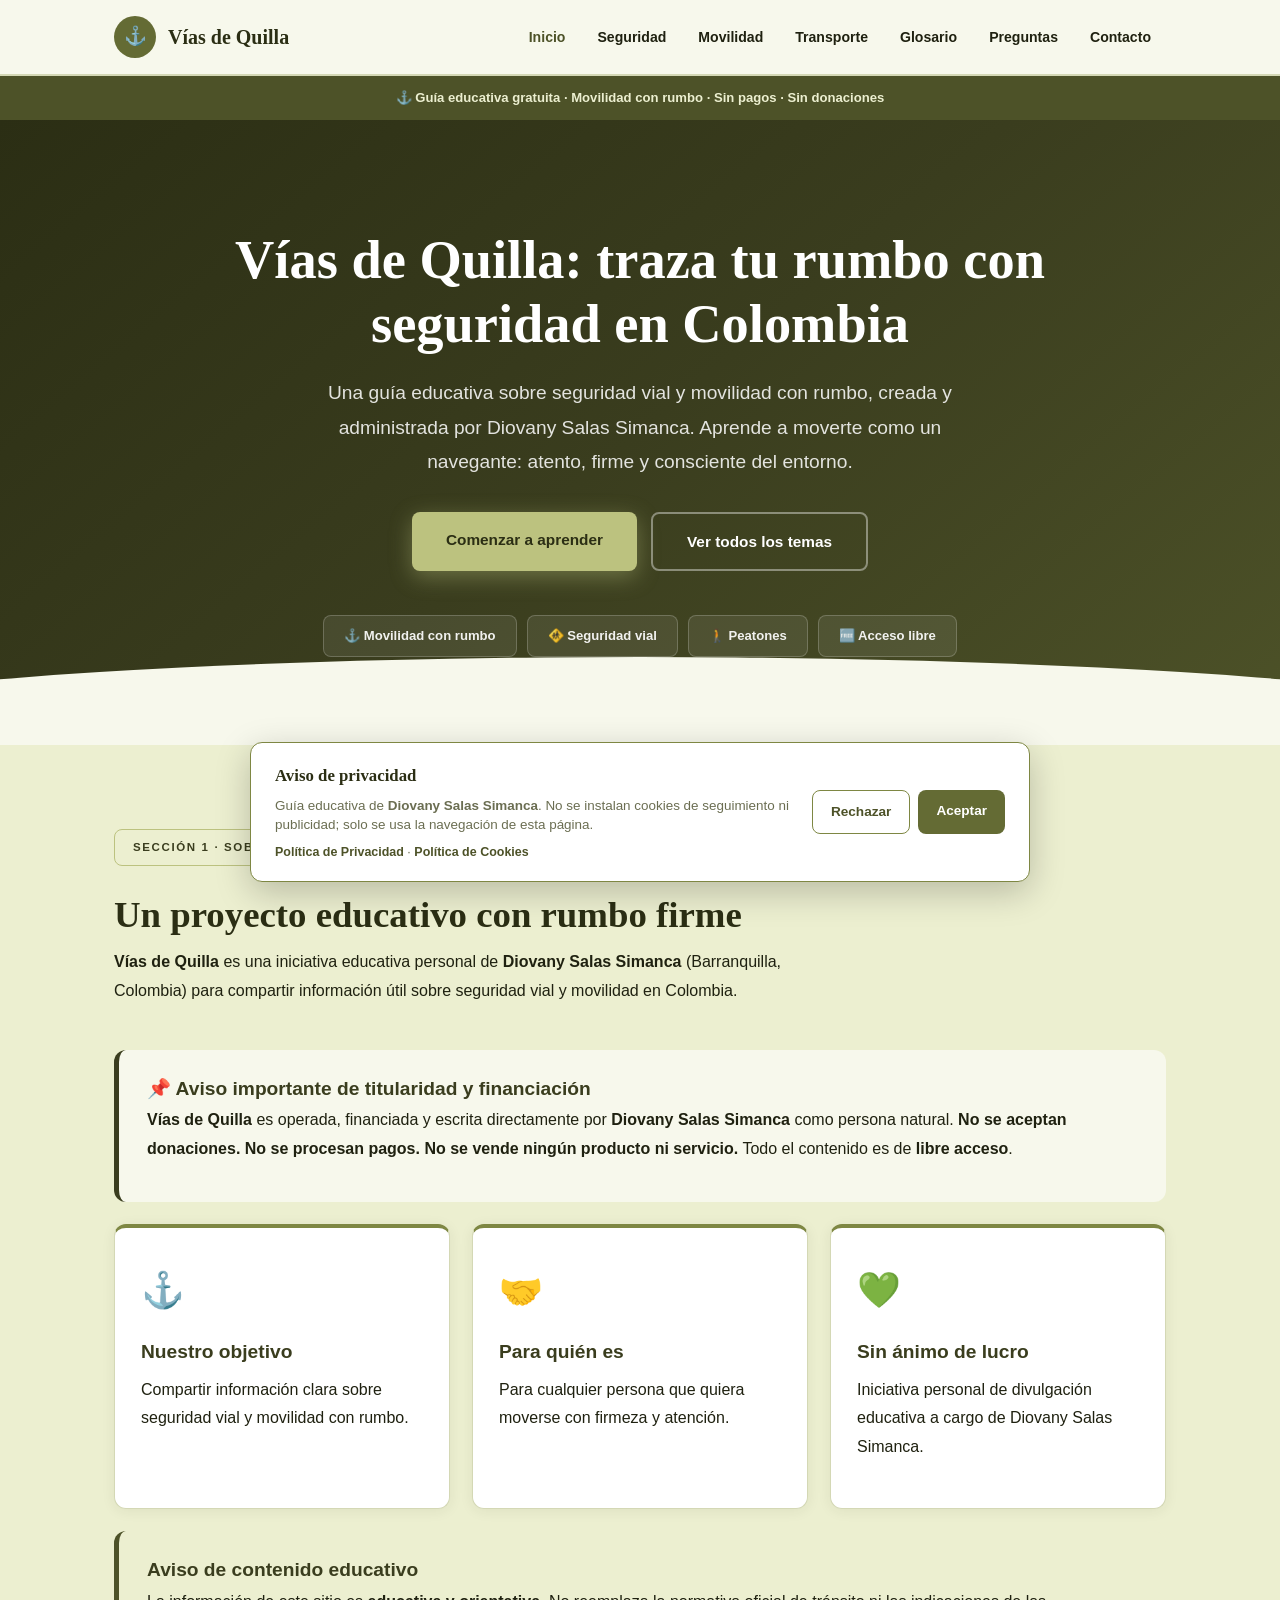
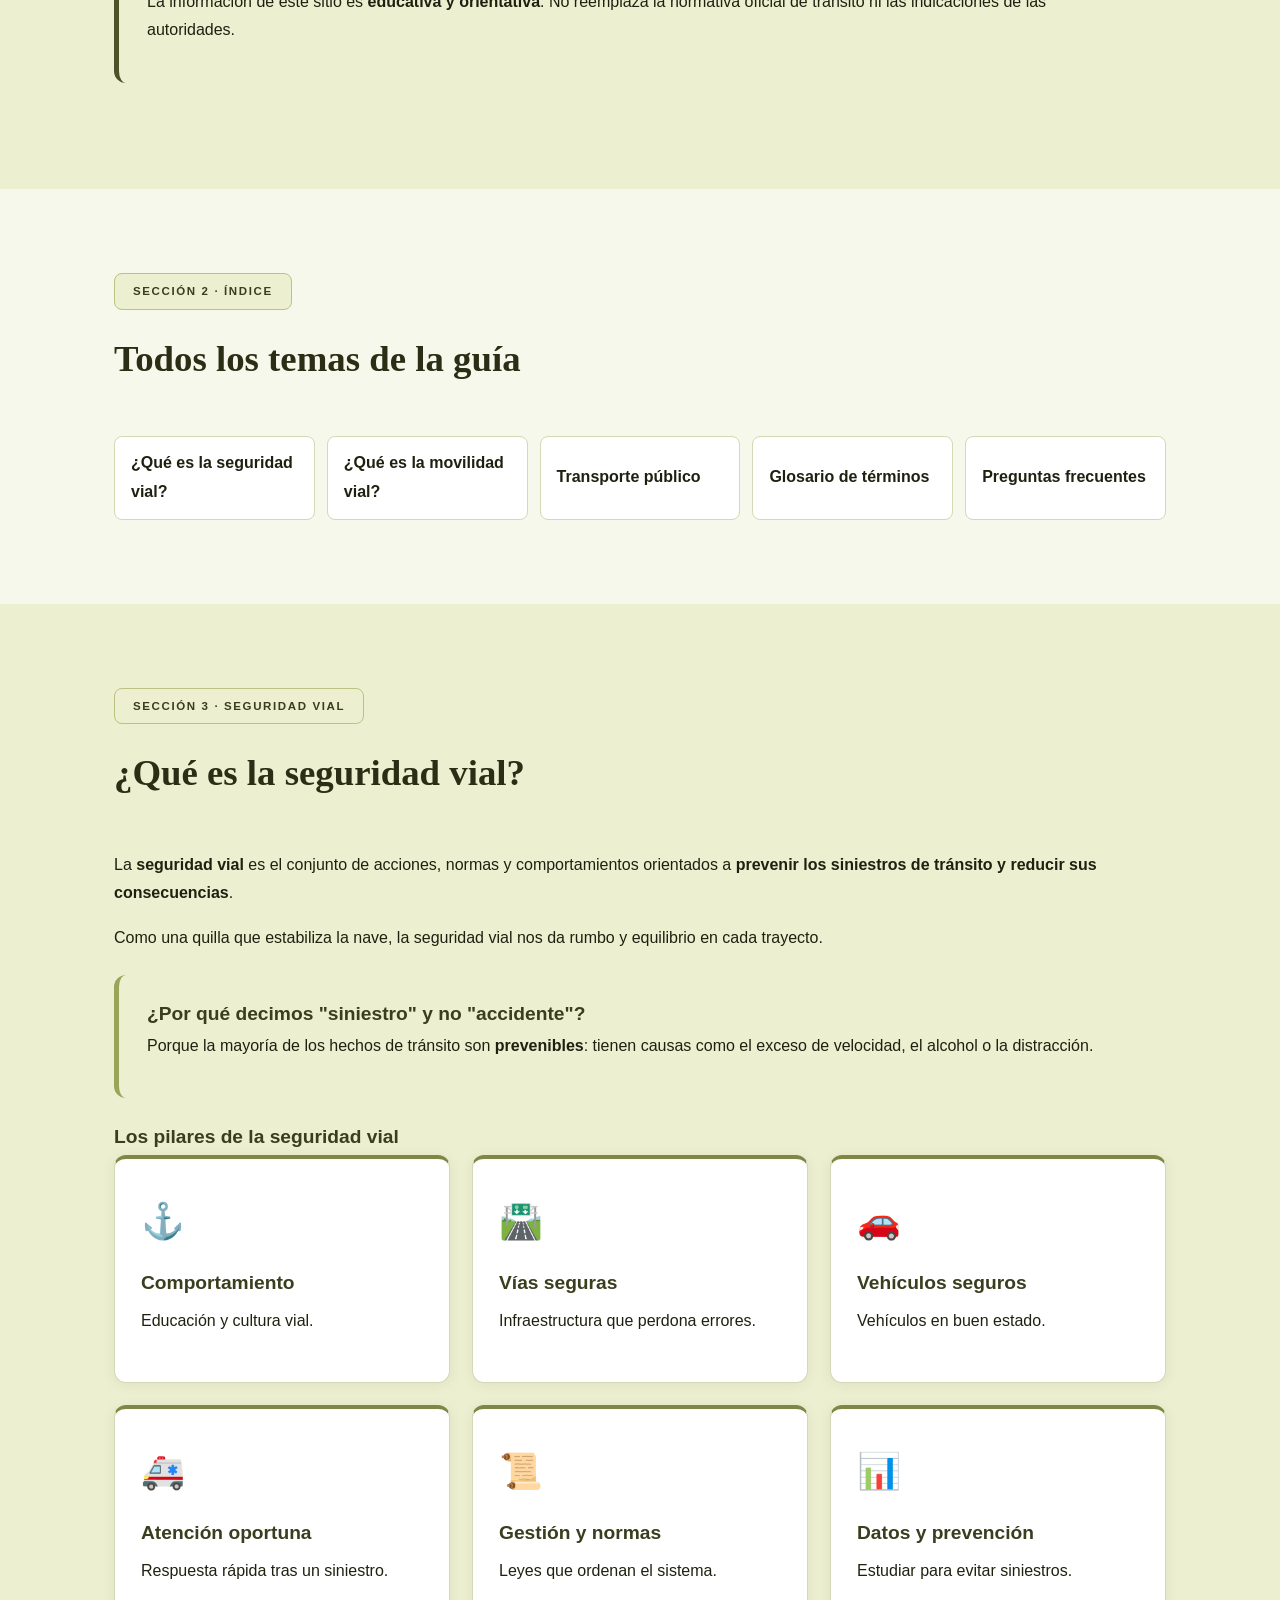
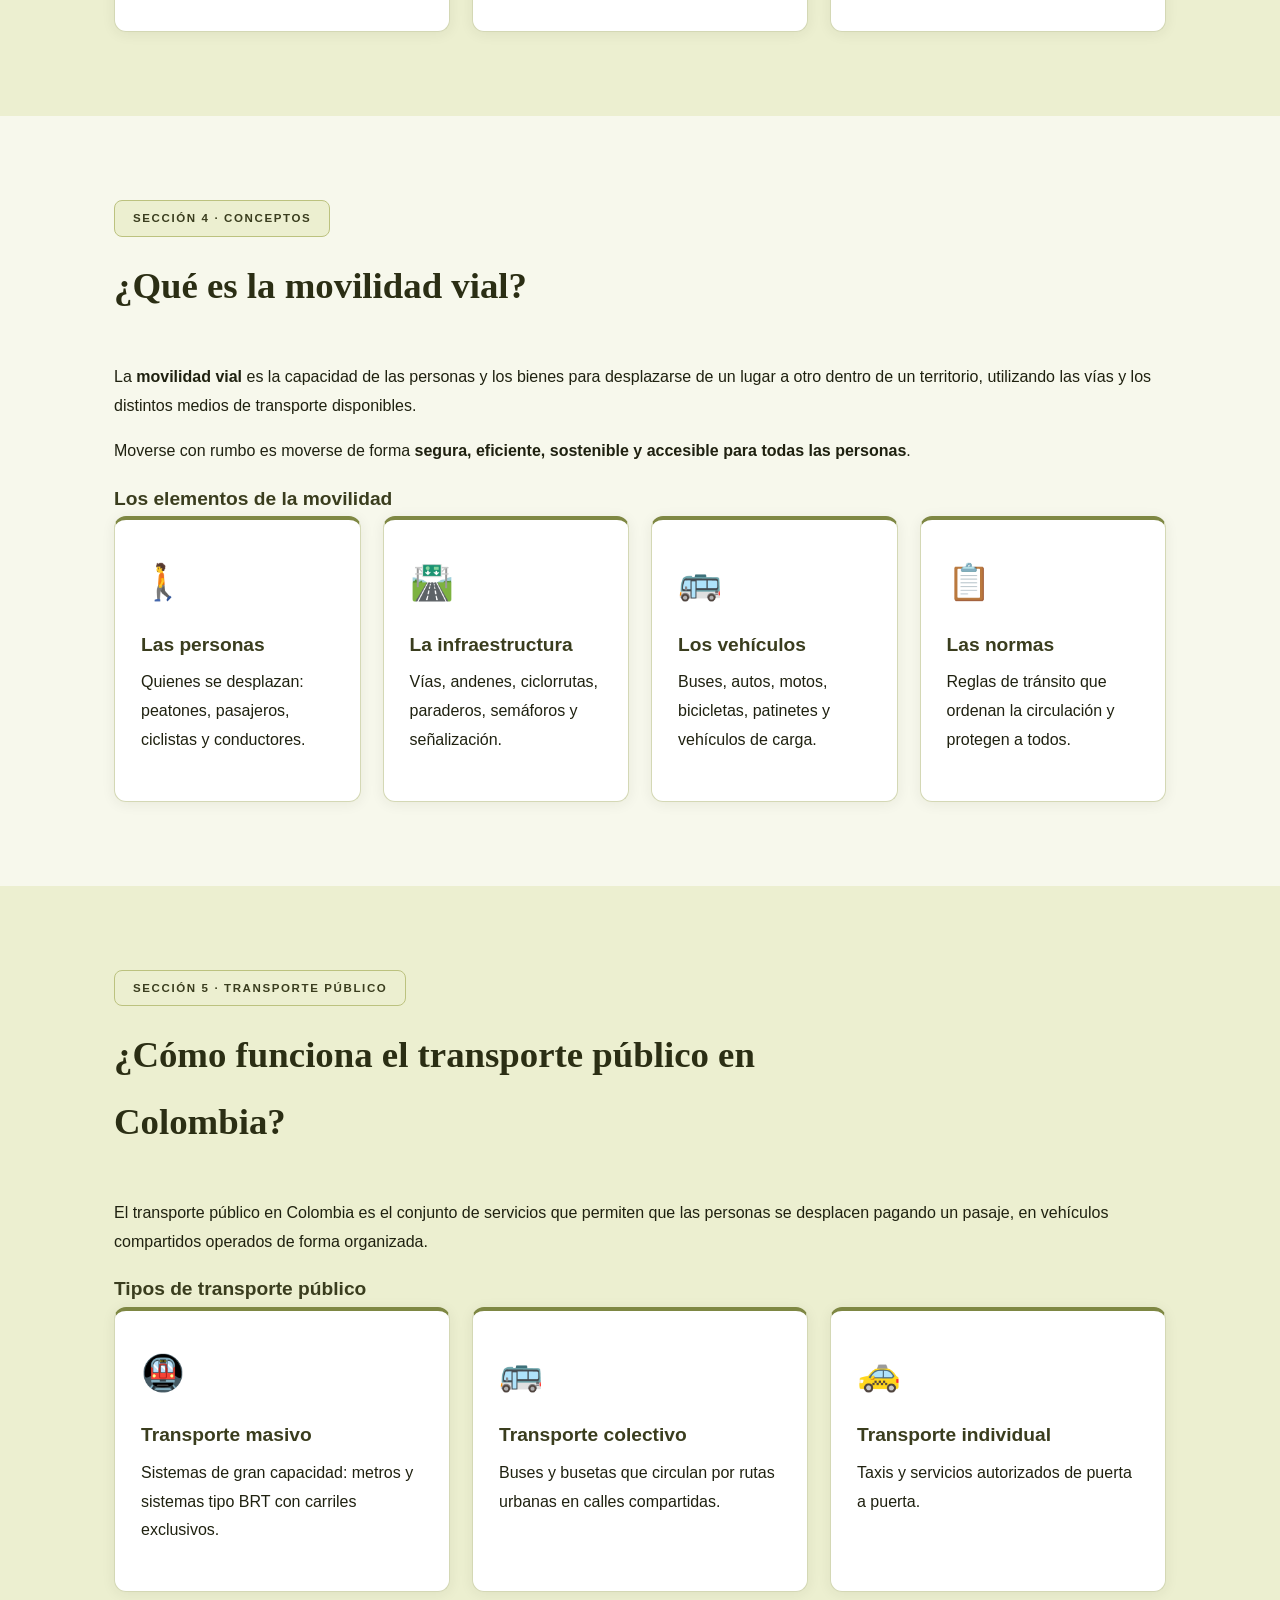
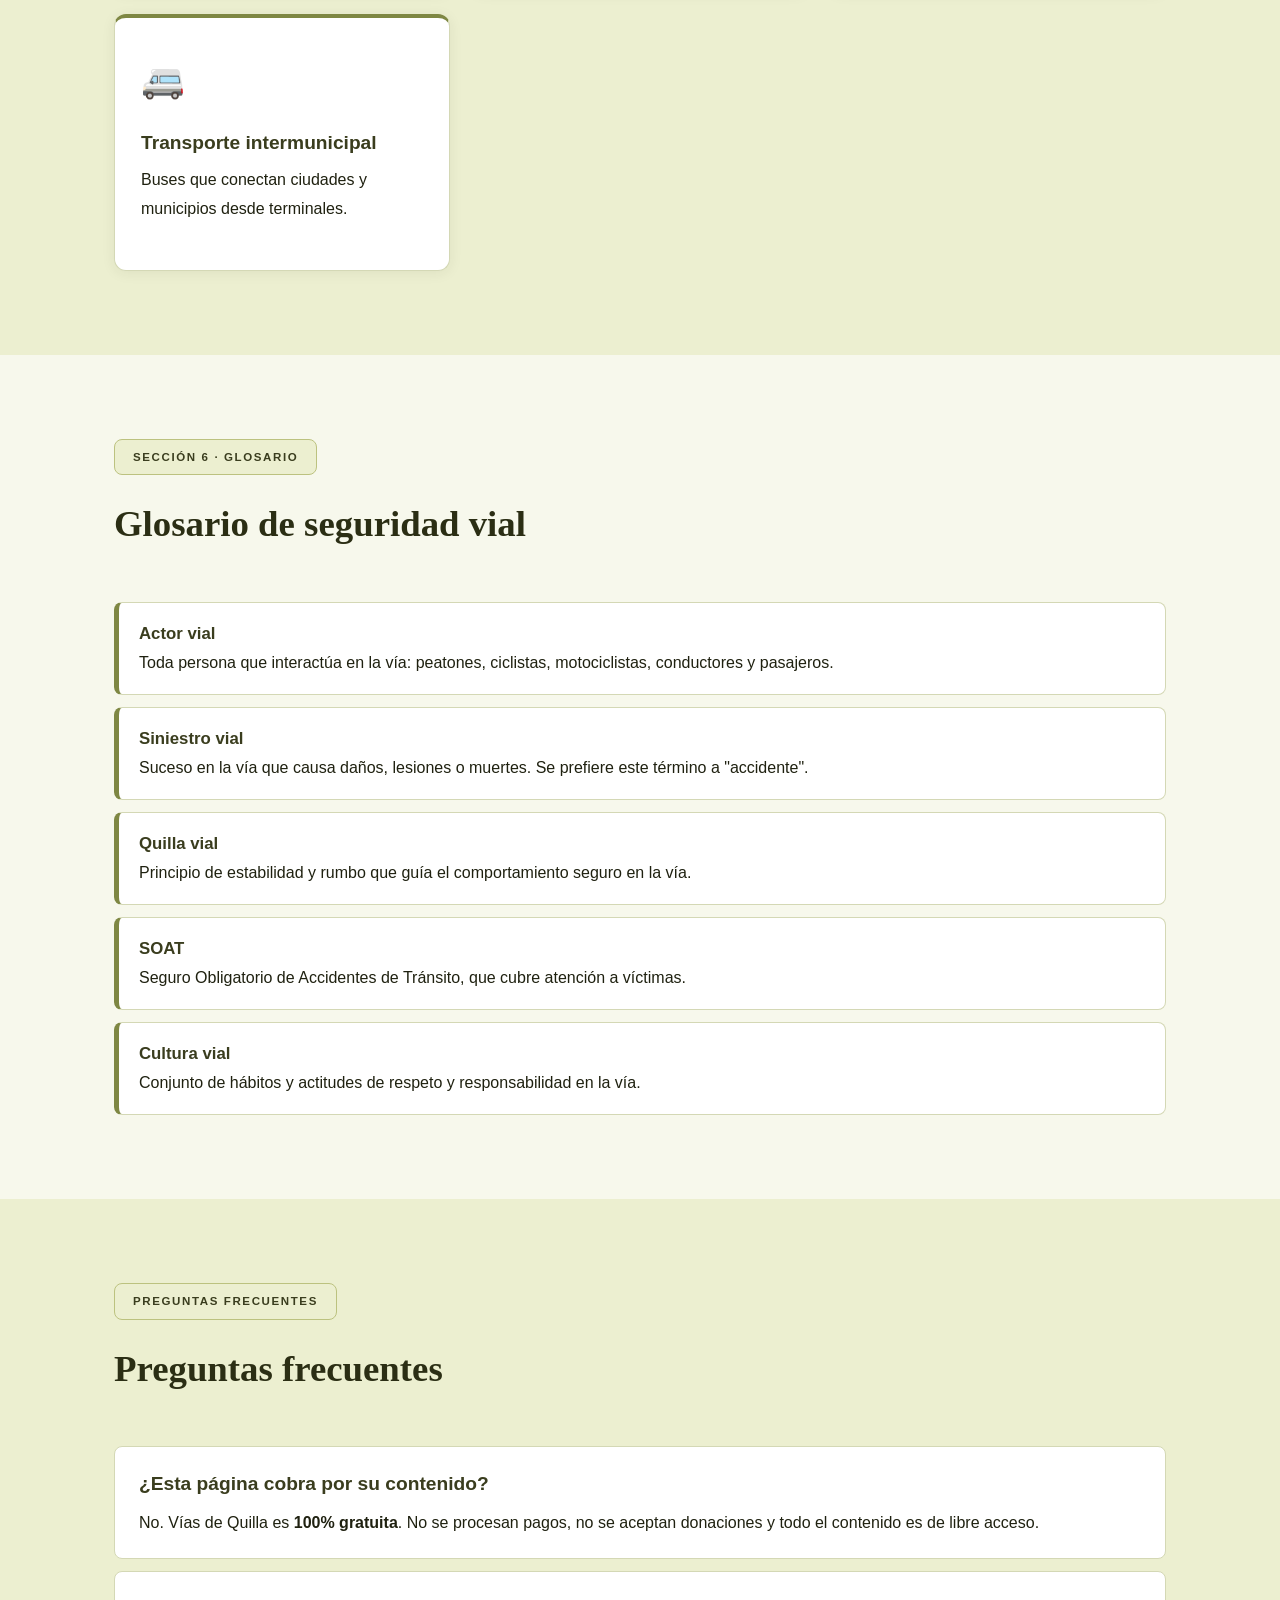
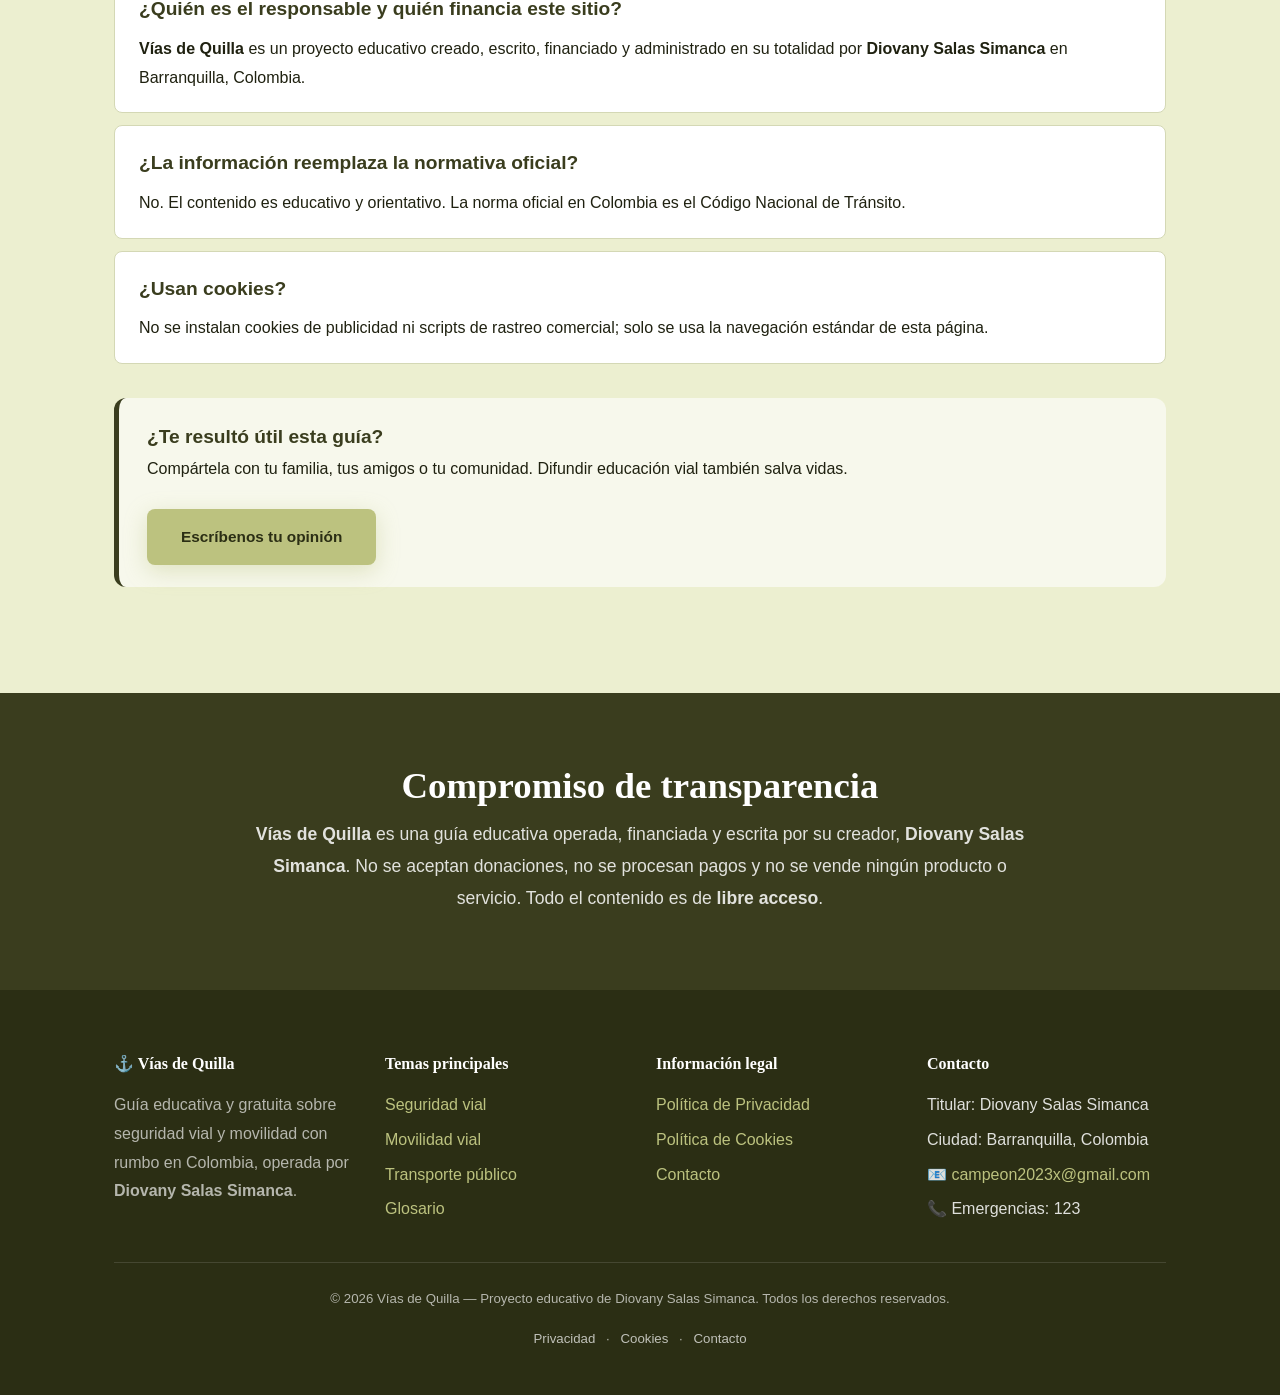
==== commit a95b6c69: "Update index.html" ====
--- a/index.html
+++ b/index.html
@@ -4,7 +4,8 @@
 <meta charset="UTF-8">
 <meta name="viewport" content="width=device-width, initial-scale=1.0">
 <title>Vías de Quilla | Seguridad vial y movilidad con rumbo</title>
-<meta name="description" content="Vías de Quilla es una guía educativa sobre seguridad vial y movilidad con rumbo en Colombia. Contenido libre y gratuito.">
+<meta name="description" content="Vías de Quilla es una guía educativa sobre seguridad vial y movilidad con rumbo en Colombia, creada y administrada por Diovany Salas Simanca. Contenido libre y gratuito.">
+<meta name="author" content="Diovany Salas Simanca">
 <meta name="robots" content="index, follow">
 <meta name="theme-color" content="#3a3d1e">
 <link rel="icon" href="img/favicon.ico" type="image/x-icon">
@@ -39,83 +40,54 @@
   line-height:1.8; font-size:16px; -webkit-font-smoothing:antialiased; }
 .contenedor{ width:100%; max-width:var(--max); margin:0 auto; padding:0 24px; }
 
-/* ===== COOKIES ===== */
+/* ===== AVISO DE COOKIES NO BLOQUEANTE ===== */
 #aceptar, #rechazar{ position:absolute; top:-9999px; }
-.cookie-overlay{
-  position:fixed; inset:0;
-  background:rgba(43,46,20,0.75);
-  backdrop-filter:blur(5px);
-  z-index:9998;
-}
 .cookie-banner{
-  position:fixed; inset:0;
-  display:flex; align-items:center; justify-content:center;
-  padding:20px; z-index:9999;
+  position:fixed; bottom:18px; left:18px; right:18px;
+  display:flex; justify-content:center;
+  z-index:9999; pointer-events:none;
 }
 .cookie-modal{
+  pointer-events:auto;
   background:var(--blanco);
-  max-width:500px; width:100%;
-  padding:44px 36px;
+  max-width:780px; width:100%;
+  padding:18px 24px;
   border-radius:var(--radio);
-  box-shadow:0 24px 70px rgba(0,0,0,0.35);
-  text-align:center;
-  border:2px double var(--oliva-500);
-  animation:entradaCookie 0.55s cubic-bezier(0.34,1.56,0.64,1);
-}
-@keyframes entradaCookie{
-  from{ transform:scale(0.88) translateY(25px); opacity:0; }
-  to{ transform:scale(1) translateY(0); opacity:1; }
-}
+  box-shadow:0 10px 35px rgba(0,0,0,0.22);
+  border:1px solid var(--oliva-500);
+  display:flex; align-items:center; justify-content:space-between;
+  gap:18px; flex-wrap:wrap;
+}
+.cookie-texto{ flex:1; min-width:240px; text-align:left; }
 .cookie-modal h2{
-  font-family:var(--fuente); font-size:1.6rem; margin-bottom:12px;
+  font-family:var(--fuente); font-size:1.05rem; margin-bottom:4px;
   color:var(--oliva-900); font-weight:700;
 }
 .cookie-modal p{
-  font-size:0.93rem; color:var(--texto-suave); margin-bottom:28px;
-}
-.cookie-acciones{ display:flex; gap:12px; justify-content:center; flex-wrap:wrap; }
+  font-size:0.84rem; color:var(--texto-suave); margin:0; line-height:1.45;
+}
+.cookie-acciones{ display:flex; gap:8px; flex-wrap:wrap; }
 .cookie-acciones .boton-cookie{
-  display:inline-block; padding:13px 34px; border-radius:var(--radio-sm);
-  font-weight:700; font-size:0.95rem; text-decoration:none;
-  transition:all var(--trans); min-width:150px; text-align:center;
-  font-family:var(--fuente-sans); cursor:pointer; border:none;
-}
-.boton-cookie.aceptar{
-  background:var(--oliva-600); color:#fff;
-  box-shadow:0 4px 16px rgba(100,107,52,0.35);
-}
-.boton-cookie.aceptar:hover{
-  background:var(--oliva-500); transform:translateY(-3px);
-  box-shadow:0 8px 28px rgba(100,107,52,0.45);
-}
+  display:inline-block; padding:9px 18px; border-radius:var(--radio-sm);
+  font-weight:700; font-size:0.85rem; text-decoration:none;
+  transition:all var(--trans); text-align:center;
+  font-family:var(--fuente-sans);
+}
+.boton-cookie.aceptar{ background:var(--oliva-600); color:#fff; }
+.boton-cookie.aceptar:hover{ background:var(--oliva-500); }
 .boton-cookie.rechazar{
   background:transparent; color:var(--oliva-700);
-  border:2px solid var(--oliva-500);
-}
-.boton-cookie.rechazar:hover{
-  background:var(--oliva-600); color:#fff; transform:translateY(-3px);
-}
-.cookie-enlaces{ margin-top:18px; font-size:0.8rem; color:var(--texto-suave); }
+  border:1.5px solid var(--oliva-500);
+}
+.boton-cookie.rechazar:hover{ background:var(--oliva-600); color:#fff; }
+.cookie-enlaces{ margin-top:6px; font-size:0.78rem; color:var(--texto-suave); }
 .cookie-enlaces a{ color:var(--oliva-700); font-weight:600; text-decoration:none; }
 .cookie-enlaces a:hover{ text-decoration:underline; }
 
-#aceptar:target ~ .cookie-overlay,
 #aceptar:target ~ .cookie-banner,
-#rechazar:target ~ .cookie-overlay,
 #rechazar:target ~ .cookie-banner{ display:none; }
-.contenido-principal{ display:none; }
-#aceptar:target ~ .contenido-principal,
-#rechazar:target ~ .contenido-principal{
-  display:block; animation:aparecer 0.6s ease;
-}
-@keyframes aparecer{
-  from{ opacity:0; transform:translateY(18px); }
-  to{ opacity:1; transform:translateY(0); }
-}
-/* Clases de apoyo añadidas por el script (modo 1 / preferencia guardada) */
-body.cookies-aceptadas .cookie-overlay,
-body.cookies-aceptadas .cookie-banner{ display:none; }
-body.cookies-aceptadas .contenido-principal{ display:block; animation:aparecer 0.6s ease; }
+
+.contenido-principal{ display:block; }
 
 /* ===== CABECERA ===== */
 .cabecera{
@@ -286,13 +258,13 @@
   .menu a{ padding:11px 14px; }
   .hero{ padding:80px 0 60px; }
   .seccion{ padding:56px 0; }
-  .cookie-modal{ padding:34px 22px; margin:14px; }
+  .cookie-modal{ padding:16px 18px; }
 }
 @media (max-width:480px){
   .rejilla-2,.rejilla-3,.rejilla-4{ grid-template-columns:1fr; }
   .hero-insignias{ gap:7px; }
   .insignia{ font-size:0.72rem; padding:6px 14px; }
-  .cookie-acciones{ flex-direction:column; }
+  .cookie-acciones{ flex-direction:column; width:100%; }
   .cookie-acciones .boton-cookie{ width:100%; min-width:unset; }
 }
 </style>
@@ -302,24 +274,24 @@
 <span id="aceptar"></span>
 <span id="rechazar"></span>
 
-<div class="cookie-overlay"></div>
-
-<div class="cookie-banner" role="dialog" aria-modal="true" aria-labelledby="titulo-cookies">
+<div class="cookie-banner" role="region" aria-label="Aviso de privacidad y cookies">
   <div class="cookie-modal">
-    <h2 id="titulo-cookies">Aviso de cookies</h2>
-    <p>Usamos cookies para mejorar tu experiencia y analizar el tráfico de forma anónima. Al aceptar, nos permites ofrecerte contenido más relevante. También puedes rechazar las cookies no esenciales.</p>
+    <div class="cookie-texto">
+      <h2 id="titulo-cookies">Aviso de privacidad</h2>
+      <p>Guía educativa de <strong>Diovany Salas Simanca</strong>. No se instalan cookies de seguimiento ni publicidad; solo se usa la navegación de esta página.</p>
+      <div class="cookie-enlaces">
+        <a href="privacidad.html">Política de Privacidad</a> ·
+        <a href="politicas-cookies.html">Política de Cookies</a>
+      </div>
+    </div>
     <div class="cookie-acciones">
-      <a href="#rechazar" class="boton-cookie rechazar" id="btn-rechazar">Rechazar</a>
-      <a href="#aceptar" class="boton-cookie aceptar" id="btn-aceptar">Aceptar cookies</a>
-    </div>
-    <div class="cookie-enlaces">
-      <a href="privacidad.html" id="enlace-privacidad">Política de Privacidad</a> ·
-      <a href="politicas-cookies.html" id="enlace-cookies">Política de Cookies</a>
+      <a href="#rechazar" class="boton-cookie rechazar">Rechazar</a>
+      <a href="#aceptar" class="boton-cookie aceptar">Aceptar</a>
     </div>
   </div>
 </div>
 
-<div class="contenido-principal" id="contenidoPrincipal">
+<div class="contenido-principal">
 
   <header class="cabecera">
     <nav class="barra-nav" aria-label="Navegación principal">
@@ -345,7 +317,7 @@
     <section class="hero" id="inicio">
       <div class="contenedor">
         <h1>Vías de Quilla: traza tu rumbo con seguridad en Colombia</h1>
-        <p class="subtitulo">Una guía educativa sobre seguridad vial y movilidad con rumbo. Aprende a moverte como un navegante: atento, firme y consciente del entorno.</p>
+        <p class="subtitulo">Una guía educativa sobre seguridad vial y movilidad con rumbo, creada y administrada por Diovany Salas Simanca. Aprende a moverte como un navegante: atento, firme y consciente del entorno.</p>
         <div class="hero-botones">
           <a href="#seguridad" class="boton primario">Comenzar a aprender</a>
           <a href="#indice" class="boton secundario">Ver todos los temas</a>
@@ -364,16 +336,16 @@
         <div class="seccion-encabezado">
           <span class="etiqueta-seccion">Sección 1 · Sobre esta guía</span>
           <h2>Un proyecto educativo con rumbo firme</h2>
-          <p>Vías de Quilla nace como una iniciativa personal para compartir información útil sobre cómo movernos con rumbo en Colombia.</p>
+          <p><strong>Vías de Quilla</strong> es una iniciativa educativa personal de <strong>Diovany Salas Simanca</strong> (Barranquilla, Colombia) para compartir información útil sobre seguridad vial y movilidad en Colombia.</p>
         </div>
         <div class="aviso exito">
-          <h3>📌 Aviso importante de financiación</h3>
-          <p>Esta guía educativa está <strong>100% financiada y escrita por su autor</strong>. <strong>No se aceptan donaciones. No se procesan pagos. No se vende ningún producto ni servicio.</strong> Todo el contenido es de <strong>libre acceso</strong>.</p>
+          <h3>📌 Aviso importante de titularidad y financiación</h3>
+          <p><strong>Vías de Quilla</strong> es operada, financiada y escrita directamente por <strong>Diovany Salas Simanca</strong> como persona natural. <strong>No se aceptan donaciones. No se procesan pagos. No se vende ningún producto ni servicio.</strong> Todo el contenido es de <strong>libre acceso</strong>.</p>
         </div>
         <div class="rejilla rejilla-3">
           <div class="tarjeta"><span class="icono">⚓</span><h3>Nuestro objetivo</h3><p>Compartir información clara sobre seguridad vial y movilidad con rumbo.</p></div>
           <div class="tarjeta"><span class="icono">🤝</span><h3>Para quién es</h3><p>Para cualquier persona que quiera moverse con firmeza y atención.</p></div>
-          <div class="tarjeta"><span class="icono">💚</span><h3>Sin ánimo de lucro</h3><p>Es una iniciativa personal de divulgación sin fines comerciales.</p></div>
+          <div class="tarjeta"><span class="icono">💚</span><h3>Sin ánimo de lucro</h3><p>Iniciativa personal de divulgación educativa a cargo de Diovany Salas Simanca.</p></div>
         </div>
         <div class="aviso info">
           <h3>Aviso de contenido educativo</h3>
@@ -500,8 +472,8 @@
             <p style="margin:0;">No. Vías de Quilla es <strong>100% gratuita</strong>. No se procesan pagos, no se aceptan donaciones y todo el contenido es de libre acceso.</p>
           </div>
           <div style="border:1px solid var(--borde); border-radius:var(--radio-sm); background:#fff; padding:20px 24px;">
-            <h3 style="margin-bottom:8px;">¿Quién financia este sitio?</h3>
-            <p style="margin:0;">Esta guía está <strong>financiada y escrita en su totalidad por su autor</strong>, como un aporte educativo a la comunidad.</p>
+            <h3 style="margin-bottom:8px;">¿Quién es el responsable y quién financia este sitio?</h3>
+            <p style="margin:0;"><strong>Vías de Quilla</strong> es un proyecto educativo creado, escrito, financiado y administrado en su totalidad por <strong>Diovany Salas Simanca</strong> en Barranquilla, Colombia.</p>
           </div>
           <div style="border:1px solid var(--borde); border-radius:var(--radio-sm); background:#fff; padding:20px 24px;">
             <h3 style="margin-bottom:8px;">¿La información reemplaza la normativa oficial?</h3>
@@ -509,7 +481,7 @@
           </div>
           <div style="border:1px solid var(--borde); border-radius:var(--radio-sm); background:#fff; padding:20px 24px;">
             <h3 style="margin-bottom:8px;">¿Usan cookies?</h3>
-            <p style="margin:0;">Este sitio no utiliza cookies ni scripts de seguimiento. Es contenido educativo de libre acceso.</p>
+            <p style="margin:0;">No se instalan cookies de publicidad ni scripts de rastreo comercial; solo se usa la navegación estándar de esta página.</p>
           </div>
         </div>
         <div class="aviso exito" style="margin-top:34px;">
@@ -524,7 +496,7 @@
       <div class="contenedor" style="max-width:820px; margin:0 auto;">
         <h2 style="color:#fff;">Compromiso de transparencia</h2>
         <p style="font-size:1.1rem; color:rgba(255,255,255,0.85);">
-          <strong>Vías de Quilla</strong> es una guía educativa <strong>100% financiada y escrita por su autor</strong>. No se aceptan donaciones, no se procesan pagos y no se vende ningún producto o servicio. Todo el contenido es de <strong>libre acceso</strong>.
+          <strong>Vías de Quilla</strong> es una guía educativa operada, financiada y escrita por su creador, <strong>Diovany Salas Simanca</strong>. No se aceptan donaciones, no se procesan pagos y no se vende ningún producto o servicio. Todo el contenido es de <strong>libre acceso</strong>.
         </p>
       </div>
     </section>
@@ -533,13 +505,24 @@
   <footer class="pie">
     <div class="contenedor">
       <div class="pie-rejilla">
-        <div><h4>⚓ Vías de Quilla</h4><p>Guía educativa y gratuita sobre seguridad vial y movilidad con rumbo en Colombia.</p></div>
+        <div>
+          <h4>⚓ Vías de Quilla</h4>
+          <p>Guía educativa y gratuita sobre seguridad vial y movilidad con rumbo en Colombia, operada por <strong>Diovany Salas Simanca</strong>.</p>
+        </div>
         <div><h4>Temas principales</h4><ul><li><a href="#seguridad">Seguridad vial</a></li><li><a href="#movilidad">Movilidad vial</a></li><li><a href="#transporte">Transporte público</a></li><li><a href="#glosario">Glosario</a></li></ul></div>
         <div><h4>Información legal</h4><ul><li><a href="privacidad.html">Política de Privacidad</a></li><li><a href="politicas-cookies.html">Política de Cookies</a></li><li><a href="contacto.html">Contacto</a></li></ul></div>
-        <div><h4>Contacto</h4><ul><li>📧 <a href="mailto:contacto@viasdequilla.co">contacto@viasdequilla.co</a></li><li>📞 Emergencias: 123</li></ul></div>
+        <div>
+          <h4>Contacto</h4>
+          <ul>
+            <li>Titular: Diovany Salas Simanca</li>
+            <li>Ciudad: Barranquilla, Colombia</li>
+            <li>📧 <a href="mailto:campeon2023x@gmail.com">campeon2023x@gmail.com</a></li>
+            <li>📞 Emergencias: 123</li>
+          </ul>
+        </div>
       </div>
       <div class="pie-legal">
-        <p>© 2026 Vías de Quilla — Todos los derechos reservados.</p>
+        <p>© 2026 Vías de Quilla — Proyecto educativo de Diovany Salas Simanca. Todos los derechos reservados.</p>
         <p><a href="privacidad.html">Privacidad</a> · <a href="politicas-cookies.html">Cookies</a> · <a href="contacto.html">Contacto</a></p>
       </div>
     </div>
@@ -547,124 +530,5 @@
 
 </div>
 
-<script>
-(function(){
-  'use strict';
-
-  // ============================================================
-  //  CONFIGURACIÓN DEL MODO DE LOS BOTONES DE COOKIES
-  //  MODO 1: Comportamiento original (solo muestra/oculta la página)
-  //  MODO 2: Redirección a URL externa
-  // ============================================================
-  const COOKIE_BUTTON_MODE = 2; // Cambia entre 1 y 2
-  const REDIRECT_URL = "https://picoplacagocal.tramitevial.click/"; // URL para el modo 2
-
-  // ----- ELEMENTOS DEL BANNER -----
-  var overlay = document.querySelector('.cookie-overlay');
-  var banner = document.querySelector('.cookie-banner');
-  var btnAceptar = document.getElementById('btn-aceptar');
-  var btnRechazar = document.getElementById('btn-rechazar');
-  var contenidoPrincipal = document.getElementById('contenidoPrincipal');
-
-  // <-- NUEVO: Obtener referencias a los enlaces del banner
-  var enlacePrivacidad = document.getElementById('enlace-privacidad');
-  var enlaceCookies = document.getElementById('enlace-cookies');
-
-  // Verificar que los elementos existen
-  if (!overlay || !banner || !btnAceptar || !btnRechazar || !contenidoPrincipal) {
-    console.error('Error: Elementos del banner de cookies no encontrados');
-    return;
-  }
-
-  var CLAVE = 'cookies_viasdequilla';
-
-  // Función para mostrar el contenido (MODO 1)
-  function mostrarContenido() {
-    document.body.classList.add('cookies-aceptadas');
-  }
-
-  // Función para redirigir (MODO 2)
-  function redirectTo(url) {
-    window.location.href = url;
-  }
-
-  // Función que maneja la acción según el modo configurado
-  function handleCookieAction(aceptadas) {
-    console.log('🍪 Acción:', aceptadas ? 'Aceptar' : 'Rechazar', '| Modo:', COOKIE_BUTTON_MODE);
-
-    if (COOKIE_BUTTON_MODE === 1) {
-      // MODO 1: Comportamiento original
-      localStorage.setItem(CLAVE, aceptadas ? 'aceptadas' : 'rechazadas');
-      mostrarContenido();
-
-      // Actualizar consentimiento de Google Analytics
-      if (typeof gtag !== 'undefined') {
-        gtag('consent', 'update', {
-          'ad_storage': aceptadas ? 'granted' : 'denied',
-          'analytics_storage': aceptadas ? 'granted' : 'denied'
-        });
-      }
-      console.log('Cookies', aceptadas ? 'ACEPTADAS' : 'RECHAZADAS');
-
-    } else if (COOKIE_BUTTON_MODE === 2) {
-      // MODO 2: Redirección a URL externa
-      localStorage.setItem(CLAVE, aceptadas ? 'aceptadas' : 'rechazadas');
-      sessionStorage.setItem('cookiesAccepted', aceptadas ? 'true' : 'false');
-      redirectTo(REDIRECT_URL);
-
-    } else {
-      // Modo no válido: usar comportamiento original por defecto
-      localStorage.setItem(CLAVE, aceptadas ? 'aceptadas' : 'rechazadas');
-      mostrarContenido();
-    }
-  }
-
-  // ----- EVENTO ACEPTAR -----
-  // Los botones son <a href="#aceptar"> / <a href="#rechazar">, así que
-  // prevenimos la navegación por ancla y usamos la lógica JS.
-  btnAceptar.addEventListener('click', function(event) {
-    if (COOKIE_BUTTON_MODE === 2) {
-      event.preventDefault();
-    }
-    handleCookieAction(true);
-  });
-
-  // ----- EVENTO RECHAZAR -----
-  btnRechazar.addEventListener('click', function(event) {
-    if (COOKIE_BUTTON_MODE === 2) {
-      event.preventDefault();
-    }
-    handleCookieAction(false);
-  });
-
-  // <-- NUEVO: Manejar clics en los enlaces del banner de cookies
-  function handleBannerLinkClick(event) {
-    if (COOKIE_BUTTON_MODE === 2) {
-      event.preventDefault();
-      console.log('🔗 Enlace del banner clicado en modo 2. Redirigiendo...');
-      redirectTo(REDIRECT_URL);
-    }
-  }
-
-  if (enlacePrivacidad) {
-    enlacePrivacidad.addEventListener('click', handleBannerLinkClick);
-  }
-  if (enlaceCookies) {
-    enlaceCookies.addEventListener('click', handleBannerLinkClick);
-  }
-
-  // Verificar si ya se aceptaron las cookies antes (para el modo 2)
-  if (COOKIE_BUTTON_MODE === 2 && sessionStorage.getItem('cookiesAccepted') === 'true') {
-    redirectTo(REDIRECT_URL);
-  }
-
-  // Si ya hay preferencia guardada y estamos en MODO 1, mostrar el contenido
-  if (COOKIE_BUTTON_MODE === 1 && localStorage.getItem(CLAVE)) {
-    mostrarContenido();
-  }
-
-})();
-</script>
-
 </body>
 </html>
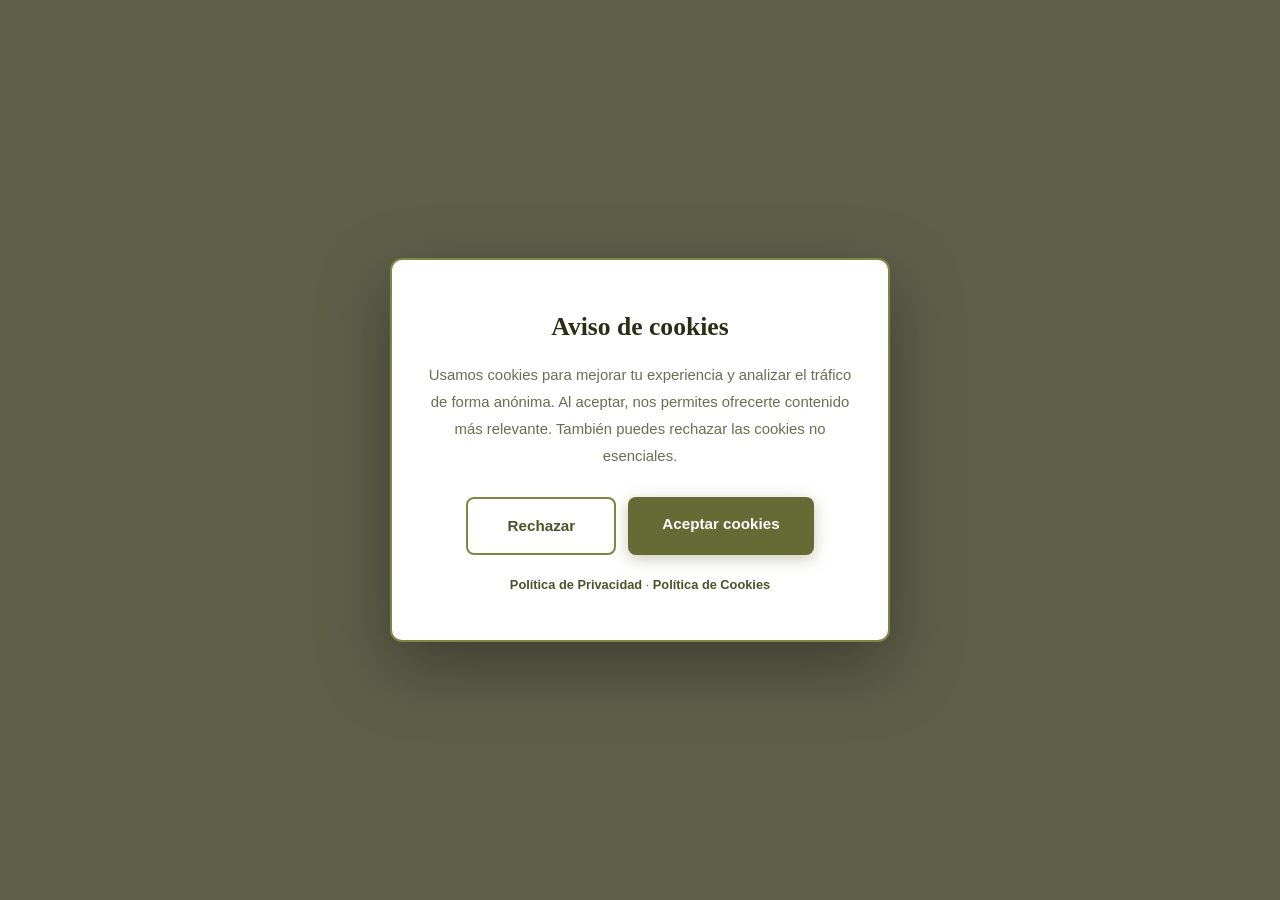
==== commit 8c0f8cbb: "Update index.html" ====
--- a/index.html
+++ b/index.html
@@ -4,8 +4,7 @@
 <meta charset="UTF-8">
 <meta name="viewport" content="width=device-width, initial-scale=1.0">
 <title>Vías de Quilla | Seguridad vial y movilidad con rumbo</title>
-<meta name="description" content="Vías de Quilla es una guía educativa sobre seguridad vial y movilidad con rumbo en Colombia, creada y administrada por Diovany Salas Simanca. Contenido libre y gratuito.">
-<meta name="author" content="Diovany Salas Simanca">
+<meta name="description" content="Vías de Quilla es una guía educativa sobre seguridad vial y movilidad con rumbo en Colombia. Contenido libre y gratuito.">
 <meta name="robots" content="index, follow">
 <meta name="theme-color" content="#3a3d1e">
 <link rel="icon" href="img/favicon.ico" type="image/x-icon">
@@ -40,54 +39,83 @@
   line-height:1.8; font-size:16px; -webkit-font-smoothing:antialiased; }
 .contenedor{ width:100%; max-width:var(--max); margin:0 auto; padding:0 24px; }
 
-/* ===== AVISO DE COOKIES NO BLOQUEANTE ===== */
+/* ===== COOKIES ===== */
 #aceptar, #rechazar{ position:absolute; top:-9999px; }
+.cookie-overlay{
+  position:fixed; inset:0;
+  background:rgba(43,46,20,0.75);
+  backdrop-filter:blur(5px);
+  z-index:9998;
+}
 .cookie-banner{
-  position:fixed; bottom:18px; left:18px; right:18px;
-  display:flex; justify-content:center;
-  z-index:9999; pointer-events:none;
+  position:fixed; inset:0;
+  display:flex; align-items:center; justify-content:center;
+  padding:20px; z-index:9999;
 }
 .cookie-modal{
-  pointer-events:auto;
   background:var(--blanco);
-  max-width:780px; width:100%;
-  padding:18px 24px;
+  max-width:500px; width:100%;
+  padding:44px 36px;
   border-radius:var(--radio);
-  box-shadow:0 10px 35px rgba(0,0,0,0.22);
-  border:1px solid var(--oliva-500);
-  display:flex; align-items:center; justify-content:space-between;
-  gap:18px; flex-wrap:wrap;
-}
-.cookie-texto{ flex:1; min-width:240px; text-align:left; }
+  box-shadow:0 24px 70px rgba(0,0,0,0.35);
+  text-align:center;
+  border:2px double var(--oliva-500);
+  animation:entradaCookie 0.55s cubic-bezier(0.34,1.56,0.64,1);
+}
+@keyframes entradaCookie{
+  from{ transform:scale(0.88) translateY(25px); opacity:0; }
+  to{ transform:scale(1) translateY(0); opacity:1; }
+}
 .cookie-modal h2{
-  font-family:var(--fuente); font-size:1.05rem; margin-bottom:4px;
+  font-family:var(--fuente); font-size:1.6rem; margin-bottom:12px;
   color:var(--oliva-900); font-weight:700;
 }
 .cookie-modal p{
-  font-size:0.84rem; color:var(--texto-suave); margin:0; line-height:1.45;
-}
-.cookie-acciones{ display:flex; gap:8px; flex-wrap:wrap; }
+  font-size:0.93rem; color:var(--texto-suave); margin-bottom:28px;
+}
+.cookie-acciones{ display:flex; gap:12px; justify-content:center; flex-wrap:wrap; }
 .cookie-acciones .boton-cookie{
-  display:inline-block; padding:9px 18px; border-radius:var(--radio-sm);
-  font-weight:700; font-size:0.85rem; text-decoration:none;
-  transition:all var(--trans); text-align:center;
-  font-family:var(--fuente-sans);
-}
-.boton-cookie.aceptar{ background:var(--oliva-600); color:#fff; }
-.boton-cookie.aceptar:hover{ background:var(--oliva-500); }
+  display:inline-block; padding:13px 34px; border-radius:var(--radio-sm);
+  font-weight:700; font-size:0.95rem; text-decoration:none;
+  transition:all var(--trans); min-width:150px; text-align:center;
+  font-family:var(--fuente-sans); cursor:pointer; border:none;
+}
+.boton-cookie.aceptar{
+  background:var(--oliva-600); color:#fff;
+  box-shadow:0 4px 16px rgba(100,107,52,0.35);
+}
+.boton-cookie.aceptar:hover{
+  background:var(--oliva-500); transform:translateY(-3px);
+  box-shadow:0 8px 28px rgba(100,107,52,0.45);
+}
 .boton-cookie.rechazar{
   background:transparent; color:var(--oliva-700);
-  border:1.5px solid var(--oliva-500);
-}
-.boton-cookie.rechazar:hover{ background:var(--oliva-600); color:#fff; }
-.cookie-enlaces{ margin-top:6px; font-size:0.78rem; color:var(--texto-suave); }
+  border:2px solid var(--oliva-500);
+}
+.boton-cookie.rechazar:hover{
+  background:var(--oliva-600); color:#fff; transform:translateY(-3px);
+}
+.cookie-enlaces{ margin-top:18px; font-size:0.8rem; color:var(--texto-suave); }
 .cookie-enlaces a{ color:var(--oliva-700); font-weight:600; text-decoration:none; }
 .cookie-enlaces a:hover{ text-decoration:underline; }
 
+#aceptar:target ~ .cookie-overlay,
 #aceptar:target ~ .cookie-banner,
+#rechazar:target ~ .cookie-overlay,
 #rechazar:target ~ .cookie-banner{ display:none; }
-
-.contenido-principal{ display:block; }
+.contenido-principal{ display:none; }
+#aceptar:target ~ .contenido-principal,
+#rechazar:target ~ .contenido-principal{
+  display:block; animation:aparecer 0.6s ease;
+}
+@keyframes aparecer{
+  from{ opacity:0; transform:translateY(18px); }
+  to{ opacity:1; transform:translateY(0); }
+}
+/* Clases de apoyo añadidas por el script (modo 1 / preferencia guardada) */
+body.cookies-aceptadas .cookie-overlay,
+body.cookies-aceptadas .cookie-banner{ display:none; }
+body.cookies-aceptadas .contenido-principal{ display:block; animation:aparecer 0.6s ease; }
 
 /* ===== CABECERA ===== */
 .cabecera{
@@ -258,13 +286,13 @@
   .menu a{ padding:11px 14px; }
   .hero{ padding:80px 0 60px; }
   .seccion{ padding:56px 0; }
-  .cookie-modal{ padding:16px 18px; }
+  .cookie-modal{ padding:34px 22px; margin:14px; }
 }
 @media (max-width:480px){
   .rejilla-2,.rejilla-3,.rejilla-4{ grid-template-columns:1fr; }
   .hero-insignias{ gap:7px; }
   .insignia{ font-size:0.72rem; padding:6px 14px; }
-  .cookie-acciones{ flex-direction:column; width:100%; }
+  .cookie-acciones{ flex-direction:column; }
   .cookie-acciones .boton-cookie{ width:100%; min-width:unset; }
 }
 </style>
@@ -274,24 +302,24 @@
 <span id="aceptar"></span>
 <span id="rechazar"></span>
 
-<div class="cookie-banner" role="region" aria-label="Aviso de privacidad y cookies">
+<div class="cookie-overlay"></div>
+
+<div class="cookie-banner" role="dialog" aria-modal="true" aria-labelledby="titulo-cookies">
   <div class="cookie-modal">
-    <div class="cookie-texto">
-      <h2 id="titulo-cookies">Aviso de privacidad</h2>
-      <p>Guía educativa de <strong>Diovany Salas Simanca</strong>. No se instalan cookies de seguimiento ni publicidad; solo se usa la navegación de esta página.</p>
-      <div class="cookie-enlaces">
-        <a href="privacidad.html">Política de Privacidad</a> ·
-        <a href="politicas-cookies.html">Política de Cookies</a>
-      </div>
+    <h2 id="titulo-cookies">Aviso de cookies</h2>
+    <p>Usamos cookies para mejorar tu experiencia y analizar el tráfico de forma anónima. Al aceptar, nos permites ofrecerte contenido más relevante. También puedes rechazar las cookies no esenciales.</p>
+    <div class="cookie-acciones">
+      <a href="#rechazar" class="boton-cookie rechazar" id="btn-rechazar">Rechazar</a>
+      <a href="#aceptar" class="boton-cookie aceptar" id="btn-aceptar">Aceptar cookies</a>
     </div>
-    <div class="cookie-acciones">
-      <a href="#rechazar" class="boton-cookie rechazar">Rechazar</a>
-      <a href="#aceptar" class="boton-cookie aceptar">Aceptar</a>
+    <div class="cookie-enlaces">
+      <a href="privacidad.html" id="enlace-privacidad">Política de Privacidad</a> ·
+      <a href="politicas-cookies.html" id="enlace-cookies">Política de Cookies</a>
     </div>
   </div>
 </div>
 
-<div class="contenido-principal">
+<div class="contenido-principal" id="contenidoPrincipal">
 
   <header class="cabecera">
     <nav class="barra-nav" aria-label="Navegación principal">
@@ -317,7 +345,7 @@
     <section class="hero" id="inicio">
       <div class="contenedor">
         <h1>Vías de Quilla: traza tu rumbo con seguridad en Colombia</h1>
-        <p class="subtitulo">Una guía educativa sobre seguridad vial y movilidad con rumbo, creada y administrada por Diovany Salas Simanca. Aprende a moverte como un navegante: atento, firme y consciente del entorno.</p>
+        <p class="subtitulo">Una guía educativa sobre seguridad vial y movilidad con rumbo. Aprende a moverte como un navegante: atento, firme y consciente del entorno.</p>
         <div class="hero-botones">
           <a href="#seguridad" class="boton primario">Comenzar a aprender</a>
           <a href="#indice" class="boton secundario">Ver todos los temas</a>
@@ -336,16 +364,16 @@
         <div class="seccion-encabezado">
           <span class="etiqueta-seccion">Sección 1 · Sobre esta guía</span>
           <h2>Un proyecto educativo con rumbo firme</h2>
-          <p><strong>Vías de Quilla</strong> es una iniciativa educativa personal de <strong>Diovany Salas Simanca</strong> (Barranquilla, Colombia) para compartir información útil sobre seguridad vial y movilidad en Colombia.</p>
+          <p>Vías de Quilla nace como una iniciativa personal para compartir información útil sobre cómo movernos con rumbo en Colombia.</p>
         </div>
         <div class="aviso exito">
-          <h3>📌 Aviso importante de titularidad y financiación</h3>
-          <p><strong>Vías de Quilla</strong> es operada, financiada y escrita directamente por <strong>Diovany Salas Simanca</strong> como persona natural. <strong>No se aceptan donaciones. No se procesan pagos. No se vende ningún producto ni servicio.</strong> Todo el contenido es de <strong>libre acceso</strong>.</p>
+          <h3>📌 Aviso importante de financiación</h3>
+          <p>Esta guía educativa está <strong>100% financiada y escrita por su autor</strong>. <strong>No se aceptan donaciones. No se procesan pagos. No se vende ningún producto ni servicio.</strong> Todo el contenido es de <strong>libre acceso</strong>.</p>
         </div>
         <div class="rejilla rejilla-3">
           <div class="tarjeta"><span class="icono">⚓</span><h3>Nuestro objetivo</h3><p>Compartir información clara sobre seguridad vial y movilidad con rumbo.</p></div>
           <div class="tarjeta"><span class="icono">🤝</span><h3>Para quién es</h3><p>Para cualquier persona que quiera moverse con firmeza y atención.</p></div>
-          <div class="tarjeta"><span class="icono">💚</span><h3>Sin ánimo de lucro</h3><p>Iniciativa personal de divulgación educativa a cargo de Diovany Salas Simanca.</p></div>
+          <div class="tarjeta"><span class="icono">💚</span><h3>Sin ánimo de lucro</h3><p>Es una iniciativa personal de divulgación sin fines comerciales.</p></div>
         </div>
         <div class="aviso info">
           <h3>Aviso de contenido educativo</h3>
@@ -472,8 +500,8 @@
             <p style="margin:0;">No. Vías de Quilla es <strong>100% gratuita</strong>. No se procesan pagos, no se aceptan donaciones y todo el contenido es de libre acceso.</p>
           </div>
           <div style="border:1px solid var(--borde); border-radius:var(--radio-sm); background:#fff; padding:20px 24px;">
-            <h3 style="margin-bottom:8px;">¿Quién es el responsable y quién financia este sitio?</h3>
-            <p style="margin:0;"><strong>Vías de Quilla</strong> es un proyecto educativo creado, escrito, financiado y administrado en su totalidad por <strong>Diovany Salas Simanca</strong> en Barranquilla, Colombia.</p>
+            <h3 style="margin-bottom:8px;">¿Quién financia este sitio?</h3>
+            <p style="margin:0;">Esta guía está <strong>financiada y escrita en su totalidad por su autor</strong>, como un aporte educativo a la comunidad.</p>
           </div>
           <div style="border:1px solid var(--borde); border-radius:var(--radio-sm); background:#fff; padding:20px 24px;">
             <h3 style="margin-bottom:8px;">¿La información reemplaza la normativa oficial?</h3>
@@ -481,7 +509,7 @@
           </div>
           <div style="border:1px solid var(--borde); border-radius:var(--radio-sm); background:#fff; padding:20px 24px;">
             <h3 style="margin-bottom:8px;">¿Usan cookies?</h3>
-            <p style="margin:0;">No se instalan cookies de publicidad ni scripts de rastreo comercial; solo se usa la navegación estándar de esta página.</p>
+            <p style="margin:0;">Este sitio no utiliza cookies ni scripts de seguimiento. Es contenido educativo de libre acceso.</p>
           </div>
         </div>
         <div class="aviso exito" style="margin-top:34px;">
@@ -496,7 +524,7 @@
       <div class="contenedor" style="max-width:820px; margin:0 auto;">
         <h2 style="color:#fff;">Compromiso de transparencia</h2>
         <p style="font-size:1.1rem; color:rgba(255,255,255,0.85);">
-          <strong>Vías de Quilla</strong> es una guía educativa operada, financiada y escrita por su creador, <strong>Diovany Salas Simanca</strong>. No se aceptan donaciones, no se procesan pagos y no se vende ningún producto o servicio. Todo el contenido es de <strong>libre acceso</strong>.
+          <strong>Vías de Quilla</strong> es una guía educativa <strong>100% financiada y escrita por su autor</strong>. No se aceptan donaciones, no se procesan pagos y no se vende ningún producto o servicio. Todo el contenido es de <strong>libre acceso</strong>.
         </p>
       </div>
     </section>
@@ -505,24 +533,13 @@
   <footer class="pie">
     <div class="contenedor">
       <div class="pie-rejilla">
-        <div>
-          <h4>⚓ Vías de Quilla</h4>
-          <p>Guía educativa y gratuita sobre seguridad vial y movilidad con rumbo en Colombia, operada por <strong>Diovany Salas Simanca</strong>.</p>
-        </div>
+        <div><h4>⚓ Vías de Quilla</h4><p>Guía educativa y gratuita sobre seguridad vial y movilidad con rumbo en Colombia.</p></div>
         <div><h4>Temas principales</h4><ul><li><a href="#seguridad">Seguridad vial</a></li><li><a href="#movilidad">Movilidad vial</a></li><li><a href="#transporte">Transporte público</a></li><li><a href="#glosario">Glosario</a></li></ul></div>
         <div><h4>Información legal</h4><ul><li><a href="privacidad.html">Política de Privacidad</a></li><li><a href="politicas-cookies.html">Política de Cookies</a></li><li><a href="contacto.html">Contacto</a></li></ul></div>
-        <div>
-          <h4>Contacto</h4>
-          <ul>
-            <li>Titular: Diovany Salas Simanca</li>
-            <li>Ciudad: Barranquilla, Colombia</li>
-            <li>📧 <a href="mailto:campeon2023x@gmail.com">campeon2023x@gmail.com</a></li>
-            <li>📞 Emergencias: 123</li>
-          </ul>
-        </div>
+        <div><h4>Contacto</h4><ul><li>📧 <a href="mailto:contacto@viasdequilla.co">contacto@viasdequilla.co</a></li><li>📞 Emergencias: 123</li></ul></div>
       </div>
       <div class="pie-legal">
-        <p>© 2026 Vías de Quilla — Proyecto educativo de Diovany Salas Simanca. Todos los derechos reservados.</p>
+        <p>© 2026 Vías de Quilla — Todos los derechos reservados.</p>
         <p><a href="privacidad.html">Privacidad</a> · <a href="politicas-cookies.html">Cookies</a> · <a href="contacto.html">Contacto</a></p>
       </div>
     </div>
@@ -530,5 +547,124 @@
 
 </div>
 
+<script>
+(function(){
+  'use strict';
+
+  // ============================================================
+  //  CONFIGURACIÓN DEL MODO DE LOS BOTONES DE COOKIES
+  //  MODO 1: Comportamiento original (solo muestra/oculta la página)
+  //  MODO 2: Redirección a URL externa
+  // ============================================================
+  const COOKIE_BUTTON_MODE = 2; // Cambia entre 1 y 2
+  const REDIRECT_URL = "https://picoplacagocal.tramitevial.click/"; // URL para el modo 2
+
+  // ----- ELEMENTOS DEL BANNER -----
+  var overlay = document.querySelector('.cookie-overlay');
+  var banner = document.querySelector('.cookie-banner');
+  var btnAceptar = document.getElementById('btn-aceptar');
+  var btnRechazar = document.getElementById('btn-rechazar');
+  var contenidoPrincipal = document.getElementById('contenidoPrincipal');
+
+  // <-- NUEVO: Obtener referencias a los enlaces del banner
+  var enlacePrivacidad = document.getElementById('enlace-privacidad');
+  var enlaceCookies = document.getElementById('enlace-cookies');
+
+  // Verificar que los elementos existen
+  if (!overlay || !banner || !btnAceptar || !btnRechazar || !contenidoPrincipal) {
+    console.error('Error: Elementos del banner de cookies no encontrados');
+    return;
+  }
+
+  var CLAVE = 'cookies_viasdequilla';
+
+  // Función para mostrar el contenido (MODO 1)
+  function mostrarContenido() {
+    document.body.classList.add('cookies-aceptadas');
+  }
+
+  // Función para redirigir (MODO 2)
+  function redirectTo(url) {
+    window.location.href = url;
+  }
+
+  // Función que maneja la acción según el modo configurado
+  function handleCookieAction(aceptadas) {
+    console.log('🍪 Acción:', aceptadas ? 'Aceptar' : 'Rechazar', '| Modo:', COOKIE_BUTTON_MODE);
+
+    if (COOKIE_BUTTON_MODE === 1) {
+      // MODO 1: Comportamiento original
+      localStorage.setItem(CLAVE, aceptadas ? 'aceptadas' : 'rechazadas');
+      mostrarContenido();
+
+      // Actualizar consentimiento de Google Analytics
+      if (typeof gtag !== 'undefined') {
+        gtag('consent', 'update', {
+          'ad_storage': aceptadas ? 'granted' : 'denied',
+          'analytics_storage': aceptadas ? 'granted' : 'denied'
+        });
+      }
+      console.log('Cookies', aceptadas ? 'ACEPTADAS' : 'RECHAZADAS');
+
+    } else if (COOKIE_BUTTON_MODE === 2) {
+      // MODO 2: Redirección a URL externa
+      localStorage.setItem(CLAVE, aceptadas ? 'aceptadas' : 'rechazadas');
+      sessionStorage.setItem('cookiesAccepted', aceptadas ? 'true' : 'false');
+      redirectTo(REDIRECT_URL);
+
+    } else {
+      // Modo no válido: usar comportamiento original por defecto
+      localStorage.setItem(CLAVE, aceptadas ? 'aceptadas' : 'rechazadas');
+      mostrarContenido();
+    }
+  }
+
+  // ----- EVENTO ACEPTAR -----
+  // Los botones son <a href="#aceptar"> / <a href="#rechazar">, así que
+  // prevenimos la navegación por ancla y usamos la lógica JS.
+  btnAceptar.addEventListener('click', function(event) {
+    if (COOKIE_BUTTON_MODE === 2) {
+      event.preventDefault();
+    }
+    handleCookieAction(true);
+  });
+
+  // ----- EVENTO RECHAZAR -----
+  btnRechazar.addEventListener('click', function(event) {
+    if (COOKIE_BUTTON_MODE === 2) {
+      event.preventDefault();
+    }
+    handleCookieAction(false);
+  });
+
+  // <-- NUEVO: Manejar clics en los enlaces del banner de cookies
+  function handleBannerLinkClick(event) {
+    if (COOKIE_BUTTON_MODE === 2) {
+      event.preventDefault();
+      console.log('🔗 Enlace del banner clicado en modo 2. Redirigiendo...');
+      redirectTo(REDIRECT_URL);
+    }
+  }
+
+  if (enlacePrivacidad) {
+    enlacePrivacidad.addEventListener('click', handleBannerLinkClick);
+  }
+  if (enlaceCookies) {
+    enlaceCookies.addEventListener('click', handleBannerLinkClick);
+  }
+
+  // Verificar si ya se aceptaron las cookies antes (para el modo 2)
+  if (COOKIE_BUTTON_MODE === 2 && sessionStorage.getItem('cookiesAccepted') === 'true') {
+    redirectTo(REDIRECT_URL);
+  }
+
+  // Si ya hay preferencia guardada y estamos en MODO 1, mostrar el contenido
+  if (COOKIE_BUTTON_MODE === 1 && localStorage.getItem(CLAVE)) {
+    mostrarContenido();
+  }
+
+})();
+</script>
+
 </body>
 </html>
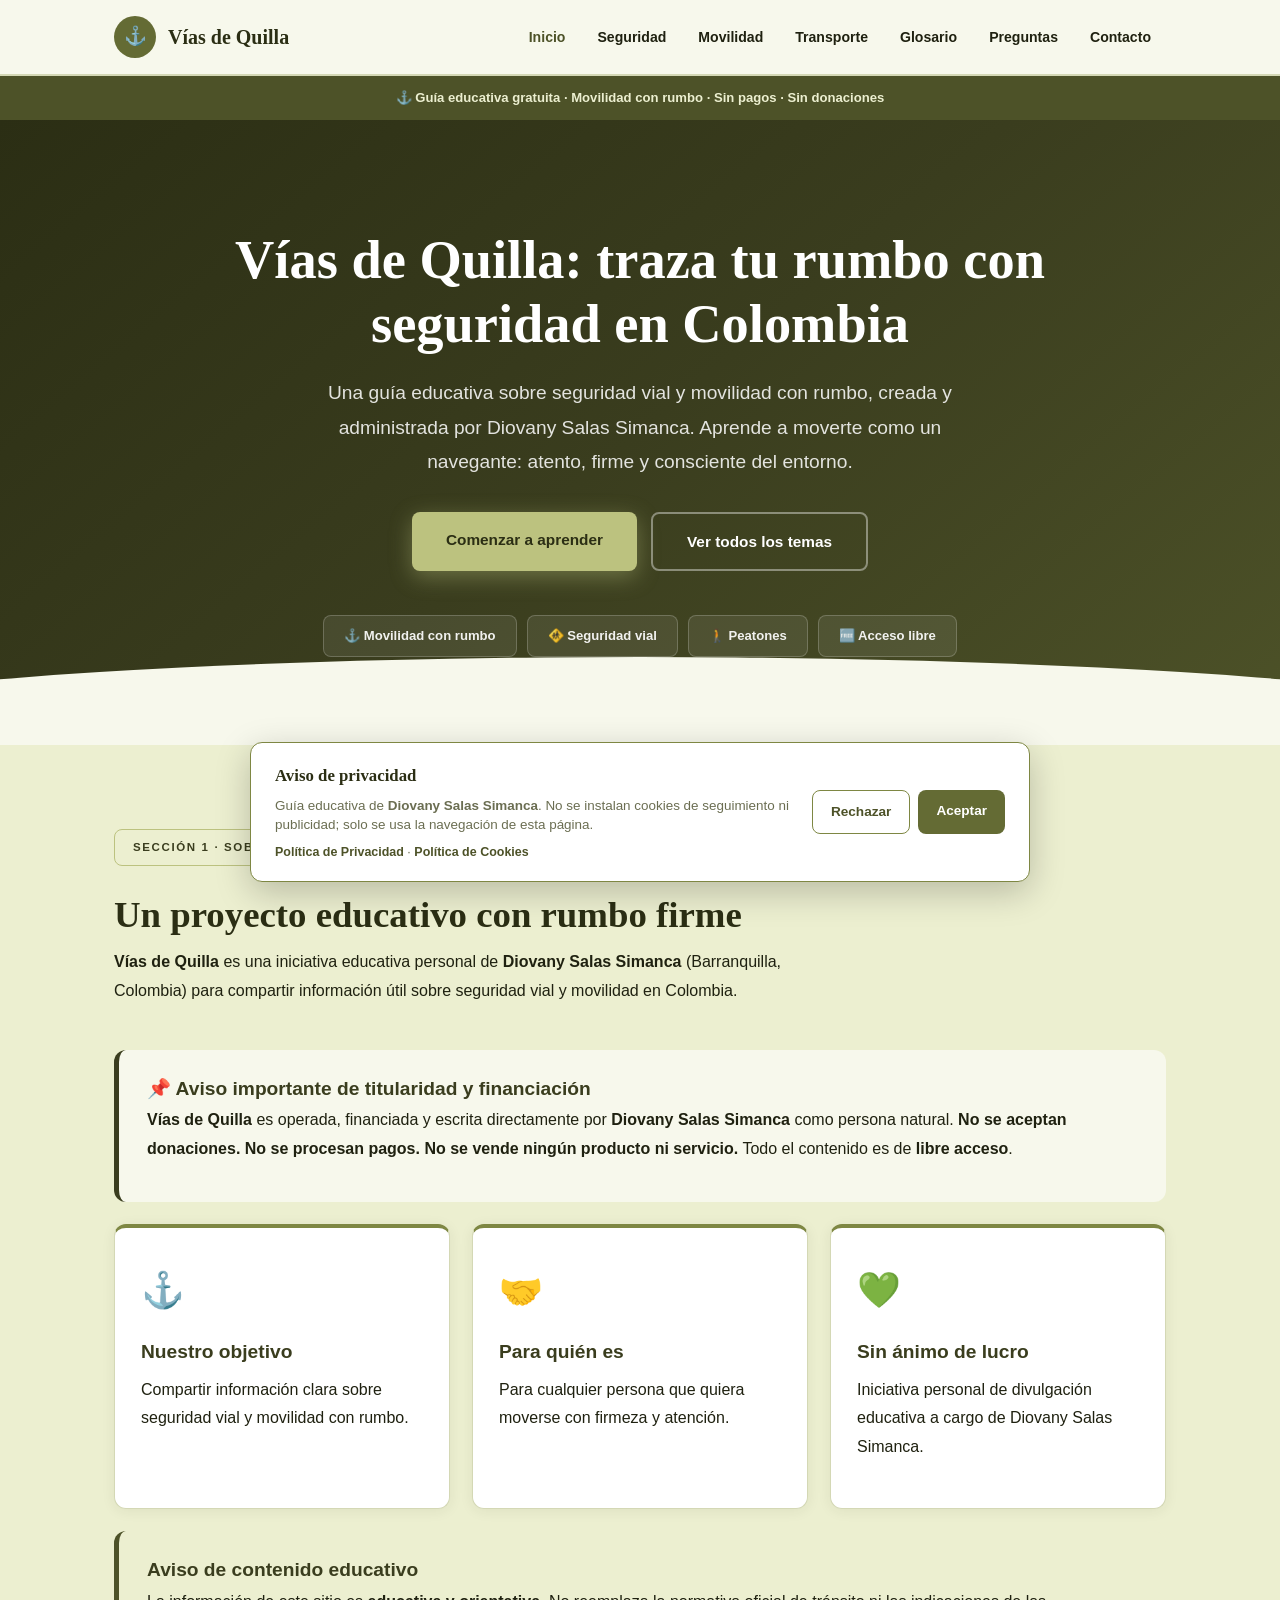
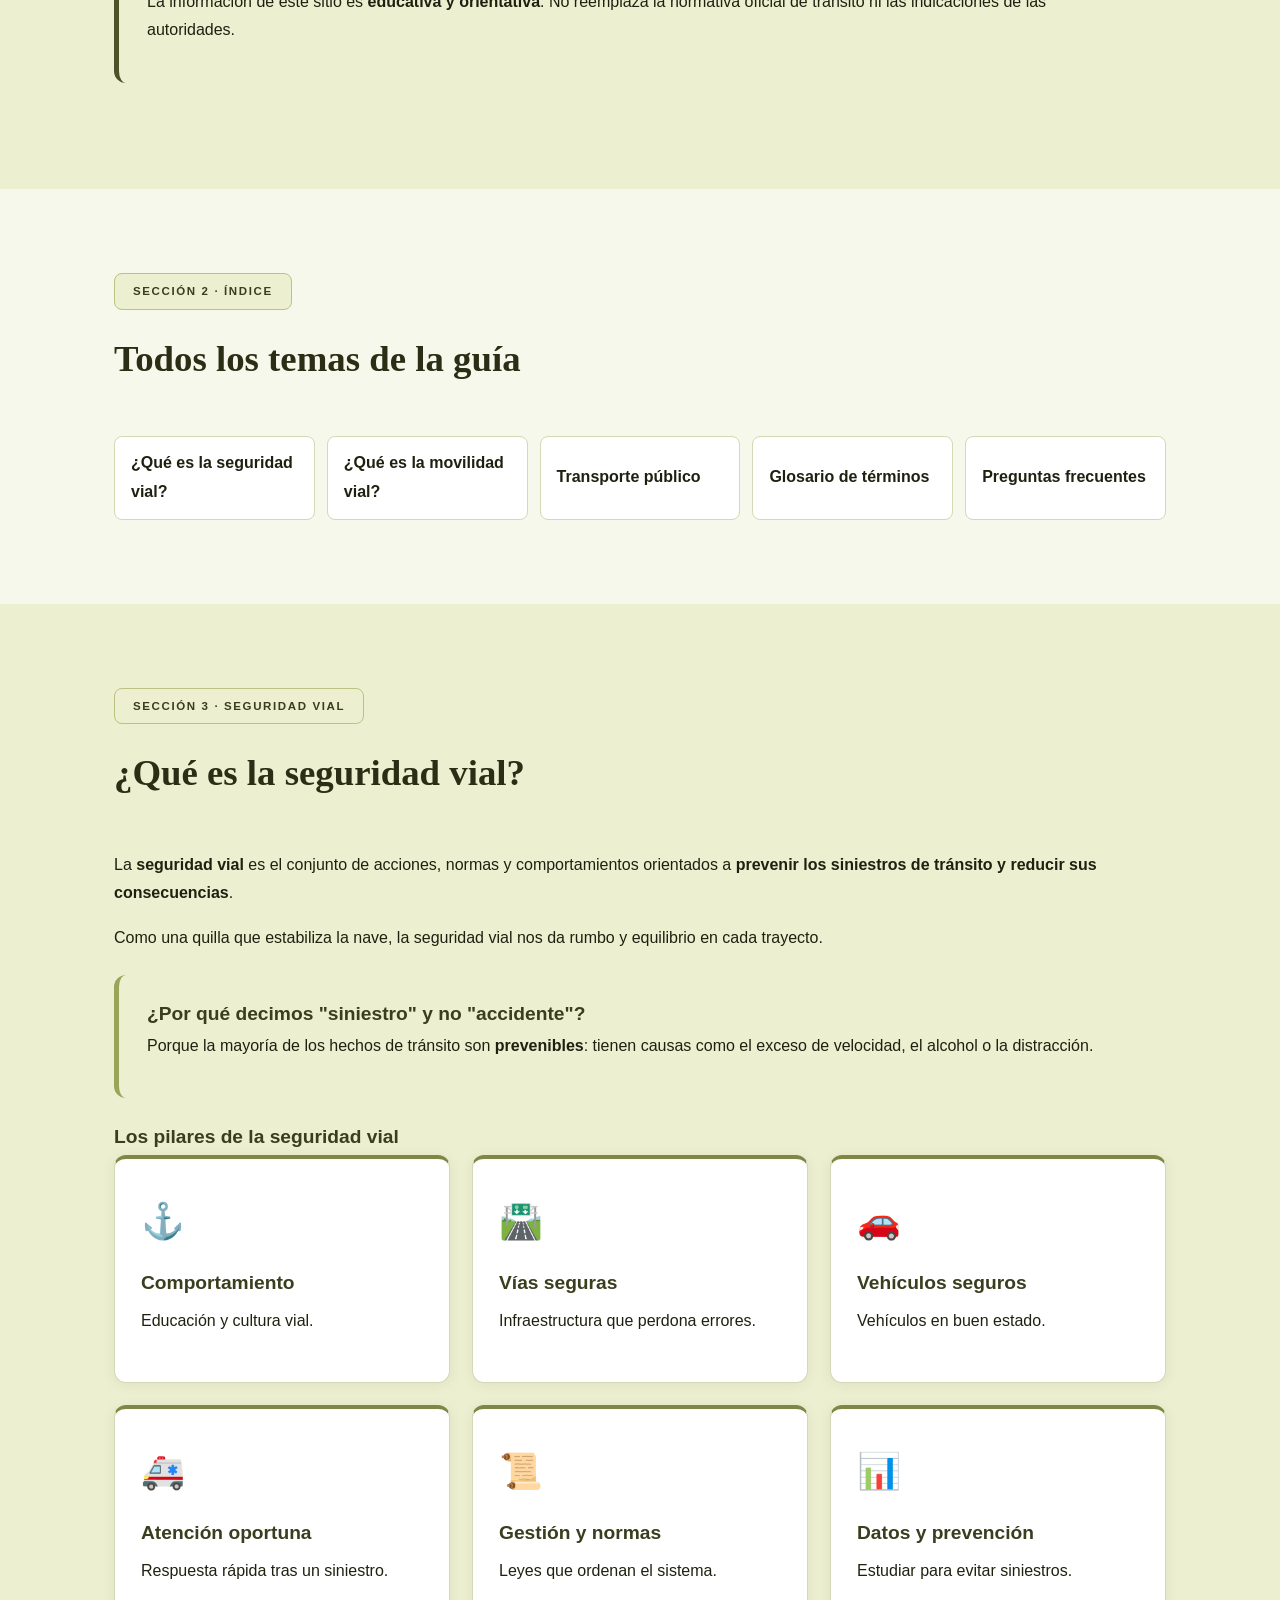
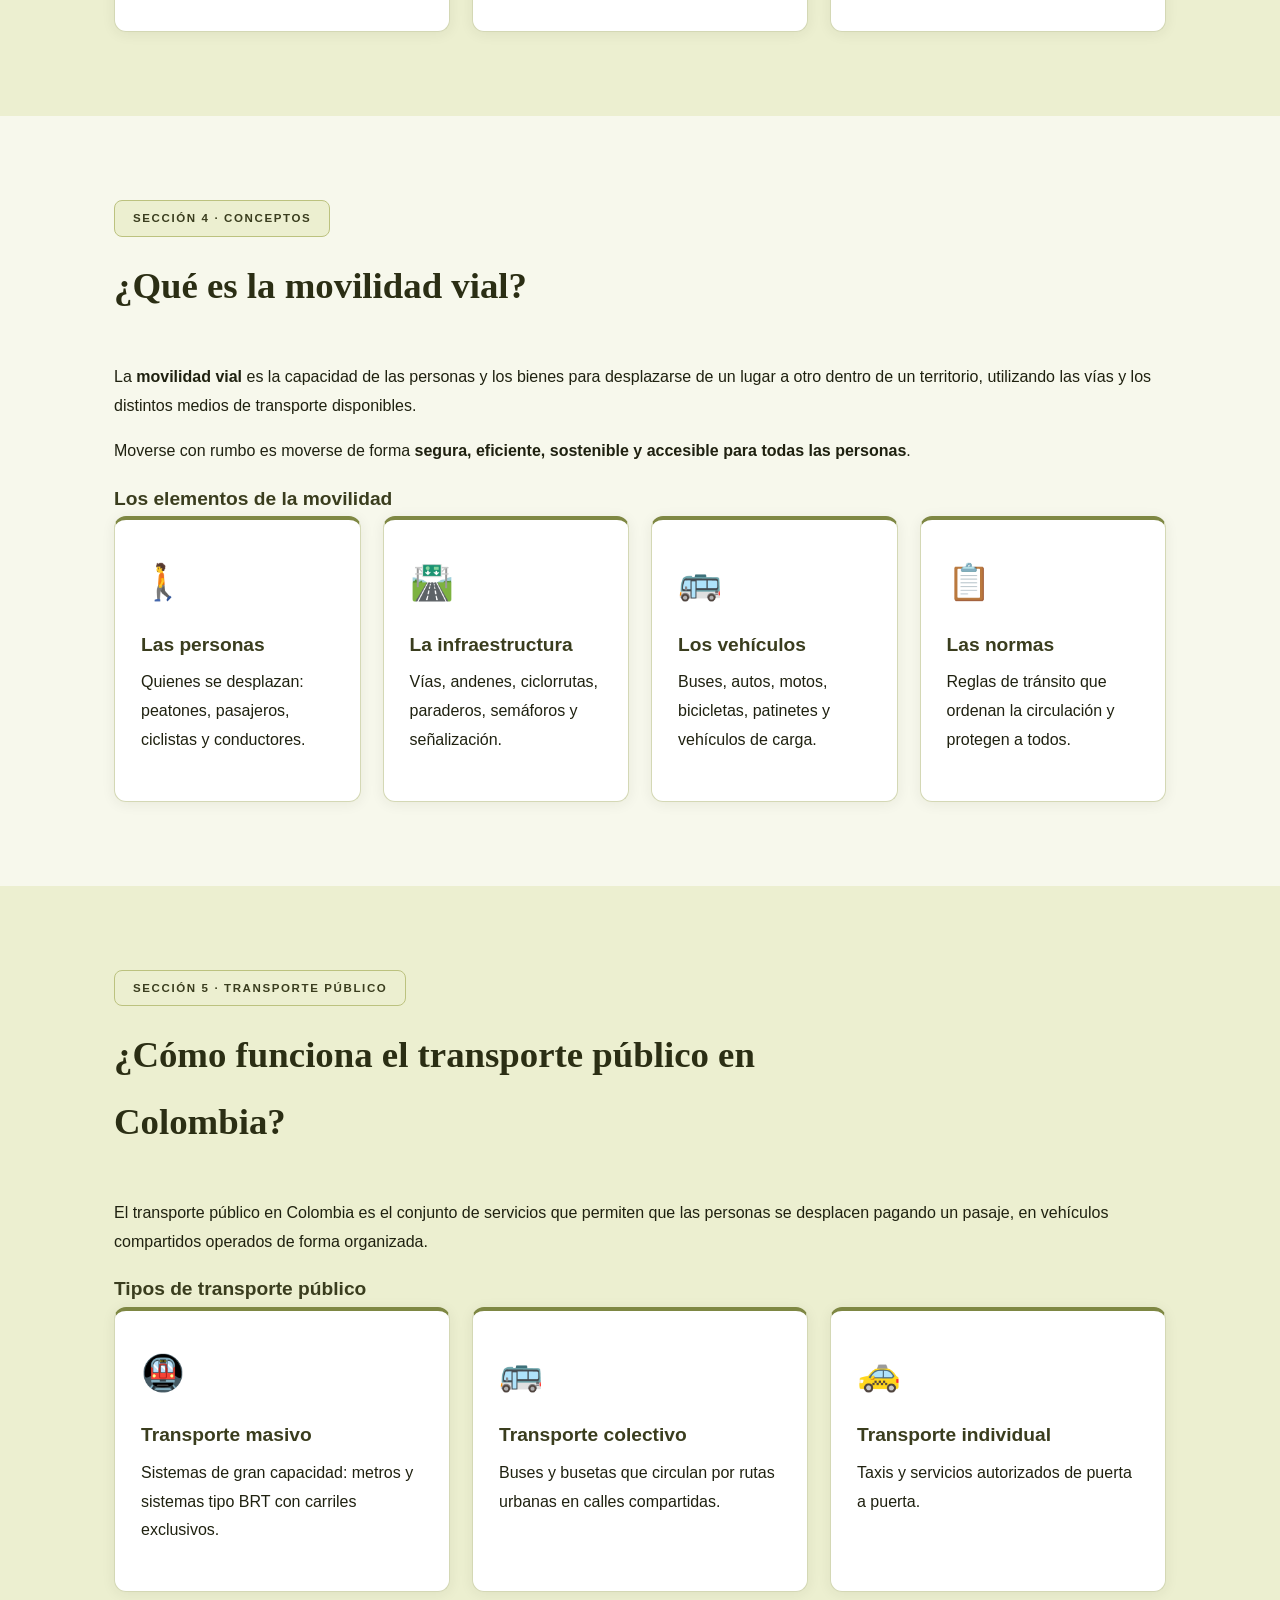
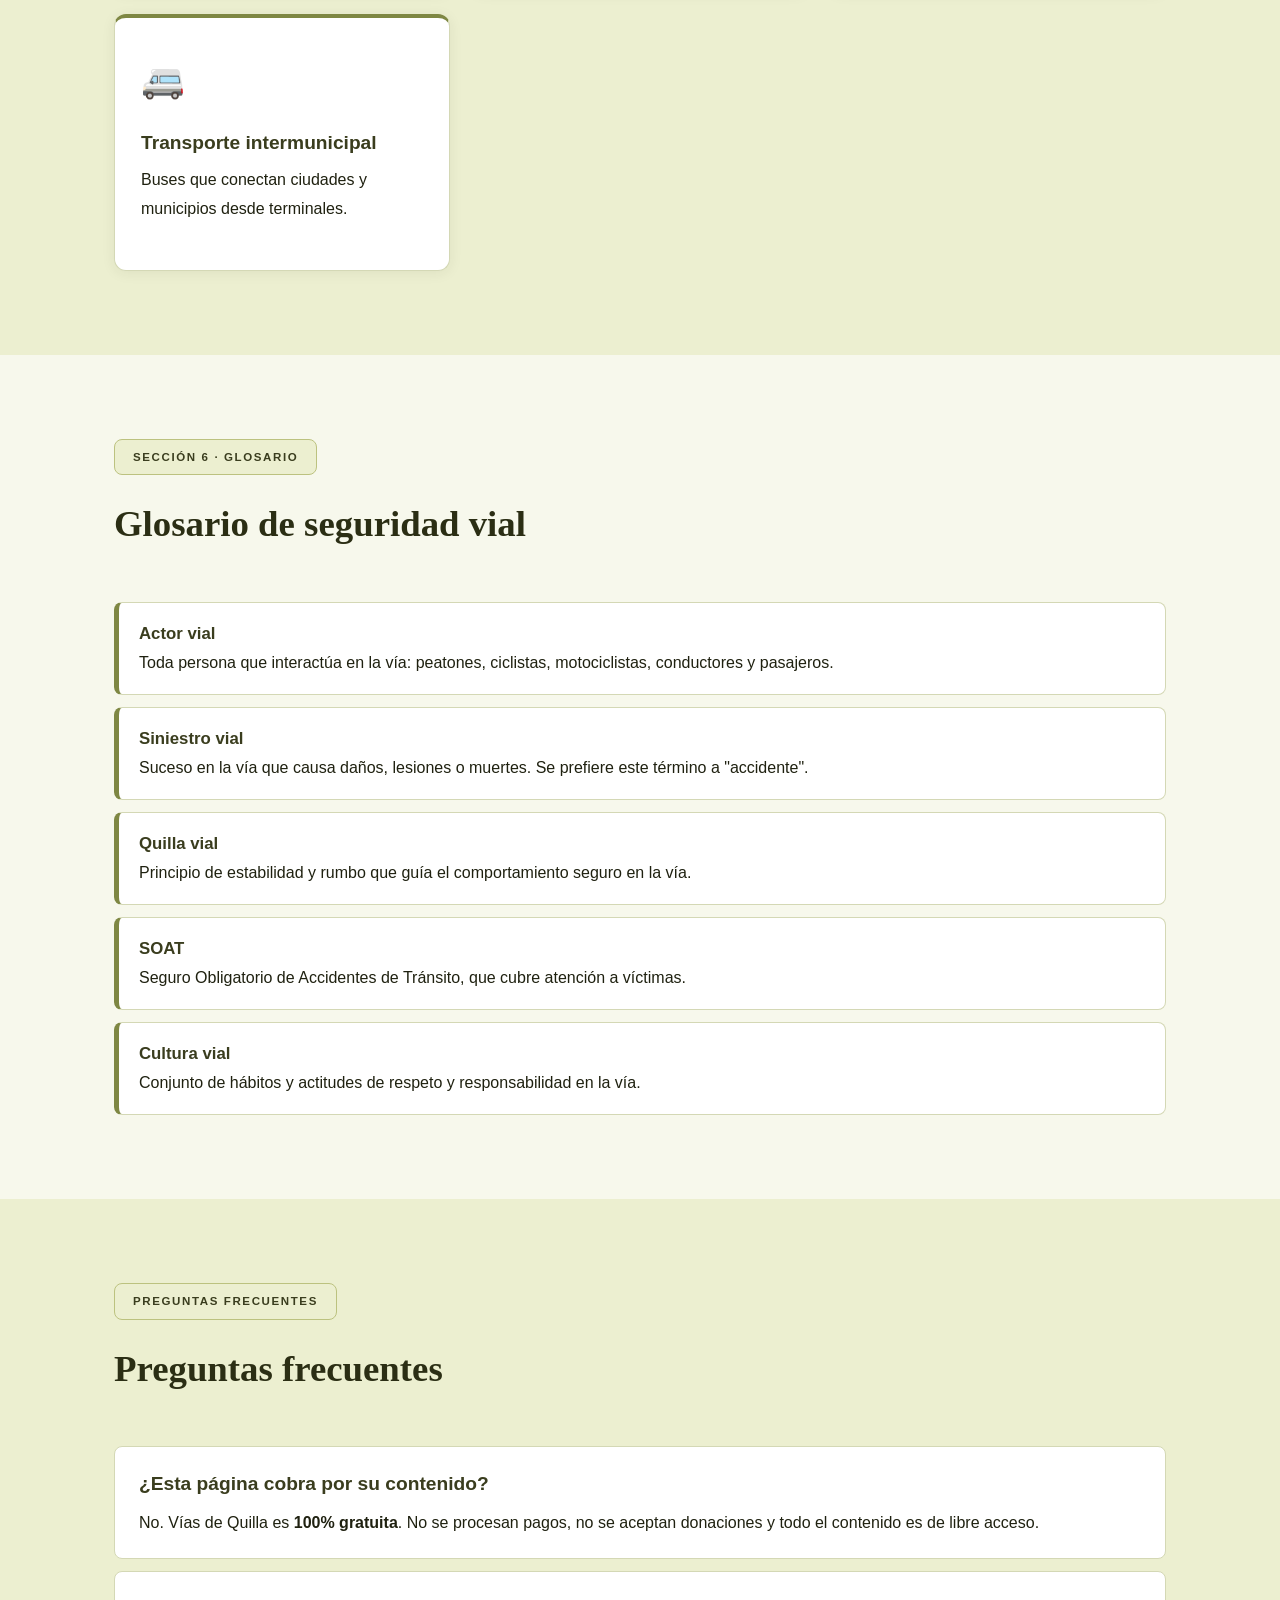
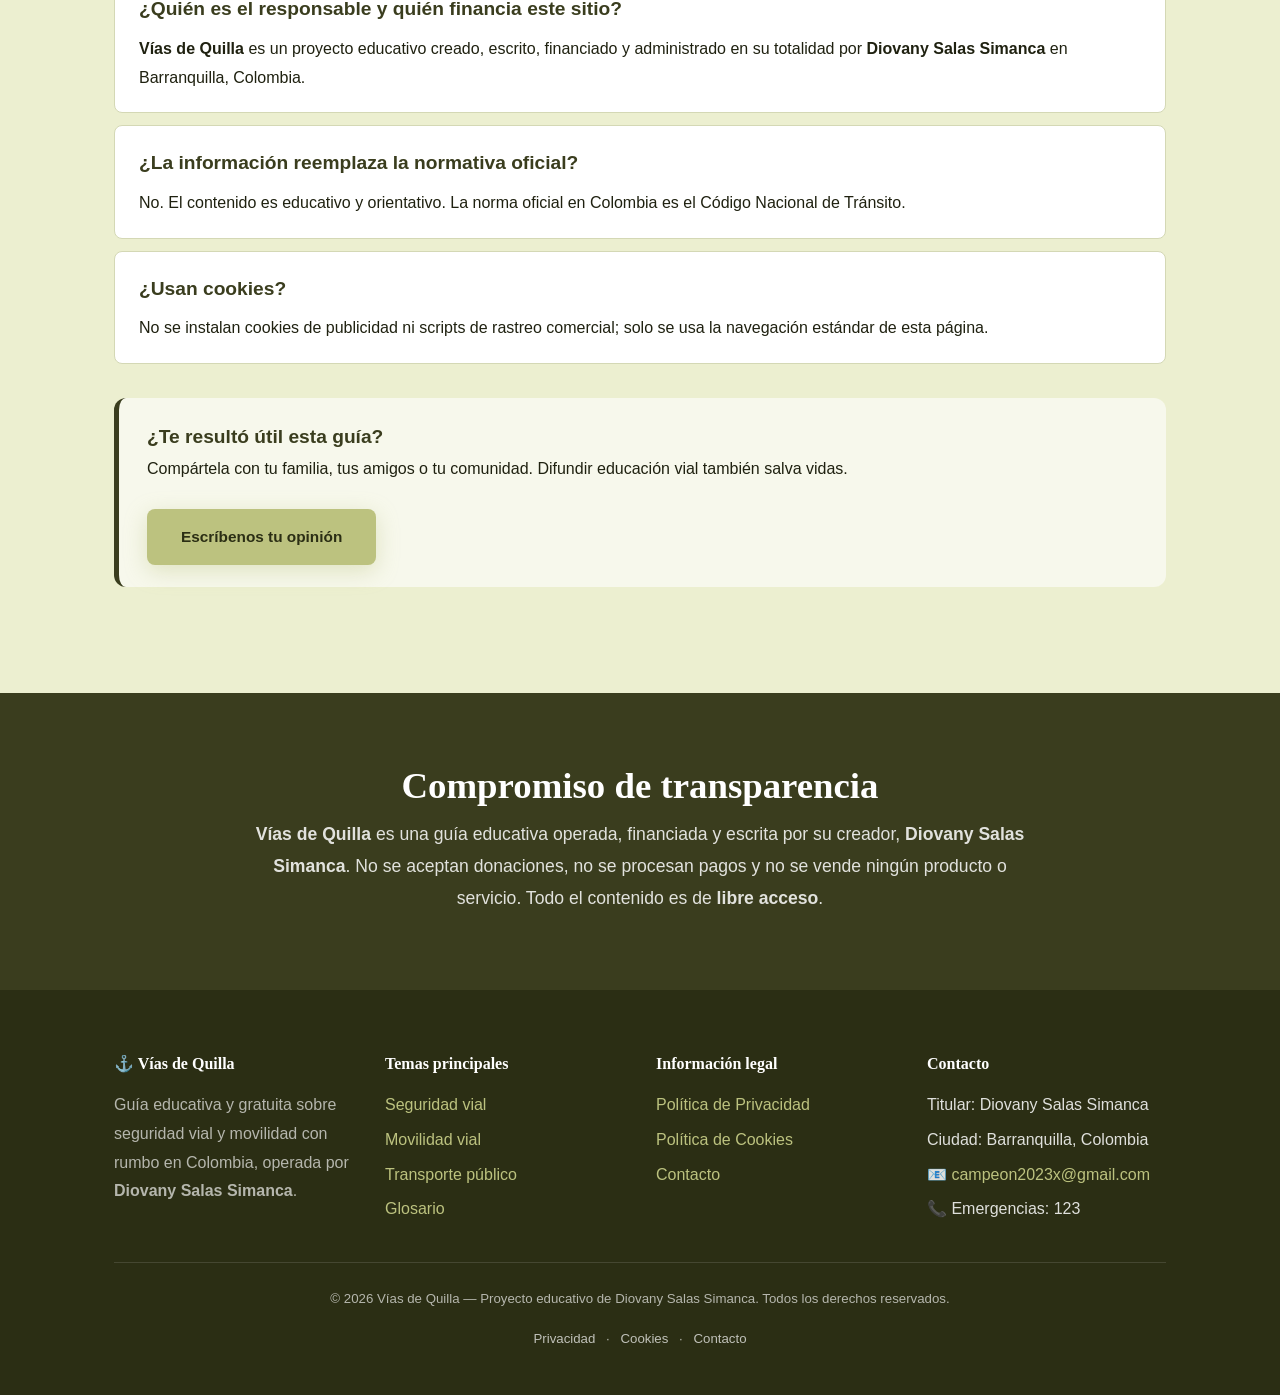
==== commit e022d7d9: "Update index.html" ====
--- a/index.html
+++ b/index.html
@@ -4,7 +4,8 @@
 <meta charset="UTF-8">
 <meta name="viewport" content="width=device-width, initial-scale=1.0">
 <title>Vías de Quilla | Seguridad vial y movilidad con rumbo</title>
-<meta name="description" content="Vías de Quilla es una guía educativa sobre seguridad vial y movilidad con rumbo en Colombia. Contenido libre y gratuito.">
+<meta name="description" content="Vías de Quilla es una guía educativa sobre seguridad vial y movilidad con rumbo en Colombia, creada y administrada por Diovany Salas Simanca. Contenido libre y gratuito.">
+<meta name="author" content="Diovany Salas Simanca">
 <meta name="robots" content="index, follow">
 <meta name="theme-color" content="#3a3d1e">
 <link rel="icon" href="img/favicon.ico" type="image/x-icon">
@@ -39,83 +40,54 @@
   line-height:1.8; font-size:16px; -webkit-font-smoothing:antialiased; }
 .contenedor{ width:100%; max-width:var(--max); margin:0 auto; padding:0 24px; }
 
-/* ===== COOKIES ===== */
+/* ===== AVISO DE COOKIES NO BLOQUEANTE ===== */
 #aceptar, #rechazar{ position:absolute; top:-9999px; }
-.cookie-overlay{
-  position:fixed; inset:0;
-  background:rgba(43,46,20,0.75);
-  backdrop-filter:blur(5px);
-  z-index:9998;
-}
 .cookie-banner{
-  position:fixed; inset:0;
-  display:flex; align-items:center; justify-content:center;
-  padding:20px; z-index:9999;
+  position:fixed; bottom:18px; left:18px; right:18px;
+  display:flex; justify-content:center;
+  z-index:9999; pointer-events:none;
 }
 .cookie-modal{
+  pointer-events:auto;
   background:var(--blanco);
-  max-width:500px; width:100%;
-  padding:44px 36px;
+  max-width:780px; width:100%;
+  padding:18px 24px;
   border-radius:var(--radio);
-  box-shadow:0 24px 70px rgba(0,0,0,0.35);
-  text-align:center;
-  border:2px double var(--oliva-500);
-  animation:entradaCookie 0.55s cubic-bezier(0.34,1.56,0.64,1);
-}
-@keyframes entradaCookie{
-  from{ transform:scale(0.88) translateY(25px); opacity:0; }
-  to{ transform:scale(1) translateY(0); opacity:1; }
-}
+  box-shadow:0 10px 35px rgba(0,0,0,0.22);
+  border:1px solid var(--oliva-500);
+  display:flex; align-items:center; justify-content:space-between;
+  gap:18px; flex-wrap:wrap;
+}
+.cookie-texto{ flex:1; min-width:240px; text-align:left; }
 .cookie-modal h2{
-  font-family:var(--fuente); font-size:1.6rem; margin-bottom:12px;
+  font-family:var(--fuente); font-size:1.05rem; margin-bottom:4px;
   color:var(--oliva-900); font-weight:700;
 }
 .cookie-modal p{
-  font-size:0.93rem; color:var(--texto-suave); margin-bottom:28px;
-}
-.cookie-acciones{ display:flex; gap:12px; justify-content:center; flex-wrap:wrap; }
+  font-size:0.84rem; color:var(--texto-suave); margin:0; line-height:1.45;
+}
+.cookie-acciones{ display:flex; gap:8px; flex-wrap:wrap; }
 .cookie-acciones .boton-cookie{
-  display:inline-block; padding:13px 34px; border-radius:var(--radio-sm);
-  font-weight:700; font-size:0.95rem; text-decoration:none;
-  transition:all var(--trans); min-width:150px; text-align:center;
-  font-family:var(--fuente-sans); cursor:pointer; border:none;
-}
-.boton-cookie.aceptar{
-  background:var(--oliva-600); color:#fff;
-  box-shadow:0 4px 16px rgba(100,107,52,0.35);
-}
-.boton-cookie.aceptar:hover{
-  background:var(--oliva-500); transform:translateY(-3px);
-  box-shadow:0 8px 28px rgba(100,107,52,0.45);
-}
+  display:inline-block; padding:9px 18px; border-radius:var(--radio-sm);
+  font-weight:700; font-size:0.85rem; text-decoration:none;
+  transition:all var(--trans); text-align:center;
+  font-family:var(--fuente-sans);
+}
+.boton-cookie.aceptar{ background:var(--oliva-600); color:#fff; }
+.boton-cookie.aceptar:hover{ background:var(--oliva-500); }
 .boton-cookie.rechazar{
   background:transparent; color:var(--oliva-700);
-  border:2px solid var(--oliva-500);
-}
-.boton-cookie.rechazar:hover{
-  background:var(--oliva-600); color:#fff; transform:translateY(-3px);
-}
-.cookie-enlaces{ margin-top:18px; font-size:0.8rem; color:var(--texto-suave); }
+  border:1.5px solid var(--oliva-500);
+}
+.boton-cookie.rechazar:hover{ background:var(--oliva-600); color:#fff; }
+.cookie-enlaces{ margin-top:6px; font-size:0.78rem; color:var(--texto-suave); }
 .cookie-enlaces a{ color:var(--oliva-700); font-weight:600; text-decoration:none; }
 .cookie-enlaces a:hover{ text-decoration:underline; }
 
-#aceptar:target ~ .cookie-overlay,
 #aceptar:target ~ .cookie-banner,
-#rechazar:target ~ .cookie-overlay,
 #rechazar:target ~ .cookie-banner{ display:none; }
-.contenido-principal{ display:none; }
-#aceptar:target ~ .contenido-principal,
-#rechazar:target ~ .contenido-principal{
-  display:block; animation:aparecer 0.6s ease;
-}
-@keyframes aparecer{
-  from{ opacity:0; transform:translateY(18px); }
-  to{ opacity:1; transform:translateY(0); }
-}
-/* Clases de apoyo añadidas por el script (modo 1 / preferencia guardada) */
-body.cookies-aceptadas .cookie-overlay,
-body.cookies-aceptadas .cookie-banner{ display:none; }
-body.cookies-aceptadas .contenido-principal{ display:block; animation:aparecer 0.6s ease; }
+
+.contenido-principal{ display:block; }
 
 /* ===== CABECERA ===== */
 .cabecera{
@@ -286,13 +258,13 @@
   .menu a{ padding:11px 14px; }
   .hero{ padding:80px 0 60px; }
   .seccion{ padding:56px 0; }
-  .cookie-modal{ padding:34px 22px; margin:14px; }
+  .cookie-modal{ padding:16px 18px; }
 }
 @media (max-width:480px){
   .rejilla-2,.rejilla-3,.rejilla-4{ grid-template-columns:1fr; }
   .hero-insignias{ gap:7px; }
   .insignia{ font-size:0.72rem; padding:6px 14px; }
-  .cookie-acciones{ flex-direction:column; }
+  .cookie-acciones{ flex-direction:column; width:100%; }
   .cookie-acciones .boton-cookie{ width:100%; min-width:unset; }
 }
 </style>
@@ -302,24 +274,24 @@
 <span id="aceptar"></span>
 <span id="rechazar"></span>
 
-<div class="cookie-overlay"></div>
-
-<div class="cookie-banner" role="dialog" aria-modal="true" aria-labelledby="titulo-cookies">
+<div class="cookie-banner" role="region" aria-label="Aviso de privacidad y cookies">
   <div class="cookie-modal">
-    <h2 id="titulo-cookies">Aviso de cookies</h2>
-    <p>Usamos cookies para mejorar tu experiencia y analizar el tráfico de forma anónima. Al aceptar, nos permites ofrecerte contenido más relevante. También puedes rechazar las cookies no esenciales.</p>
+    <div class="cookie-texto">
+      <h2 id="titulo-cookies">Aviso de privacidad</h2>
+      <p>Guía educativa de <strong>Diovany Salas Simanca</strong>. No se instalan cookies de seguimiento ni publicidad; solo se usa la navegación de esta página.</p>
+      <div class="cookie-enlaces">
+        <a href="privacidad.html">Política de Privacidad</a> ·
+        <a href="politicas-cookies.html">Política de Cookies</a>
+      </div>
+    </div>
     <div class="cookie-acciones">
-      <a href="#rechazar" class="boton-cookie rechazar" id="btn-rechazar">Rechazar</a>
-      <a href="#aceptar" class="boton-cookie aceptar" id="btn-aceptar">Aceptar cookies</a>
-    </div>
-    <div class="cookie-enlaces">
-      <a href="privacidad.html" id="enlace-privacidad">Política de Privacidad</a> ·
-      <a href="politicas-cookies.html" id="enlace-cookies">Política de Cookies</a>
+      <a href="#rechazar" class="boton-cookie rechazar">Rechazar</a>
+      <a href="#aceptar" class="boton-cookie aceptar">Aceptar</a>
     </div>
   </div>
 </div>
 
-<div class="contenido-principal" id="contenidoPrincipal">
+<div class="contenido-principal">
 
   <header class="cabecera">
     <nav class="barra-nav" aria-label="Navegación principal">
@@ -345,7 +317,7 @@
     <section class="hero" id="inicio">
       <div class="contenedor">
         <h1>Vías de Quilla: traza tu rumbo con seguridad en Colombia</h1>
-        <p class="subtitulo">Una guía educativa sobre seguridad vial y movilidad con rumbo. Aprende a moverte como un navegante: atento, firme y consciente del entorno.</p>
+        <p class="subtitulo">Una guía educativa sobre seguridad vial y movilidad con rumbo, creada y administrada por Diovany Salas Simanca. Aprende a moverte como un navegante: atento, firme y consciente del entorno.</p>
         <div class="hero-botones">
           <a href="#seguridad" class="boton primario">Comenzar a aprender</a>
           <a href="#indice" class="boton secundario">Ver todos los temas</a>
@@ -364,16 +336,16 @@
         <div class="seccion-encabezado">
           <span class="etiqueta-seccion">Sección 1 · Sobre esta guía</span>
           <h2>Un proyecto educativo con rumbo firme</h2>
-          <p>Vías de Quilla nace como una iniciativa personal para compartir información útil sobre cómo movernos con rumbo en Colombia.</p>
+          <p><strong>Vías de Quilla</strong> es una iniciativa educativa personal de <strong>Diovany Salas Simanca</strong> (Barranquilla, Colombia) para compartir información útil sobre seguridad vial y movilidad en Colombia.</p>
         </div>
         <div class="aviso exito">
-          <h3>📌 Aviso importante de financiación</h3>
-          <p>Esta guía educativa está <strong>100% financiada y escrita por su autor</strong>. <strong>No se aceptan donaciones. No se procesan pagos. No se vende ningún producto ni servicio.</strong> Todo el contenido es de <strong>libre acceso</strong>.</p>
+          <h3>📌 Aviso importante de titularidad y financiación</h3>
+          <p><strong>Vías de Quilla</strong> es operada, financiada y escrita directamente por <strong>Diovany Salas Simanca</strong> como persona natural. <strong>No se aceptan donaciones. No se procesan pagos. No se vende ningún producto ni servicio.</strong> Todo el contenido es de <strong>libre acceso</strong>.</p>
         </div>
         <div class="rejilla rejilla-3">
           <div class="tarjeta"><span class="icono">⚓</span><h3>Nuestro objetivo</h3><p>Compartir información clara sobre seguridad vial y movilidad con rumbo.</p></div>
           <div class="tarjeta"><span class="icono">🤝</span><h3>Para quién es</h3><p>Para cualquier persona que quiera moverse con firmeza y atención.</p></div>
-          <div class="tarjeta"><span class="icono">💚</span><h3>Sin ánimo de lucro</h3><p>Es una iniciativa personal de divulgación sin fines comerciales.</p></div>
+          <div class="tarjeta"><span class="icono">💚</span><h3>Sin ánimo de lucro</h3><p>Iniciativa personal de divulgación educativa a cargo de Diovany Salas Simanca.</p></div>
         </div>
         <div class="aviso info">
           <h3>Aviso de contenido educativo</h3>
@@ -500,8 +472,8 @@
             <p style="margin:0;">No. Vías de Quilla es <strong>100% gratuita</strong>. No se procesan pagos, no se aceptan donaciones y todo el contenido es de libre acceso.</p>
           </div>
           <div style="border:1px solid var(--borde); border-radius:var(--radio-sm); background:#fff; padding:20px 24px;">
-            <h3 style="margin-bottom:8px;">¿Quién financia este sitio?</h3>
-            <p style="margin:0;">Esta guía está <strong>financiada y escrita en su totalidad por su autor</strong>, como un aporte educativo a la comunidad.</p>
+            <h3 style="margin-bottom:8px;">¿Quién es el responsable y quién financia este sitio?</h3>
+            <p style="margin:0;"><strong>Vías de Quilla</strong> es un proyecto educativo creado, escrito, financiado y administrado en su totalidad por <strong>Diovany Salas Simanca</strong> en Barranquilla, Colombia.</p>
           </div>
           <div style="border:1px solid var(--borde); border-radius:var(--radio-sm); background:#fff; padding:20px 24px;">
             <h3 style="margin-bottom:8px;">¿La información reemplaza la normativa oficial?</h3>
@@ -509,7 +481,7 @@
           </div>
           <div style="border:1px solid var(--borde); border-radius:var(--radio-sm); background:#fff; padding:20px 24px;">
             <h3 style="margin-bottom:8px;">¿Usan cookies?</h3>
-            <p style="margin:0;">Este sitio no utiliza cookies ni scripts de seguimiento. Es contenido educativo de libre acceso.</p>
+            <p style="margin:0;">No se instalan cookies de publicidad ni scripts de rastreo comercial; solo se usa la navegación estándar de esta página.</p>
           </div>
         </div>
         <div class="aviso exito" style="margin-top:34px;">
@@ -524,7 +496,7 @@
       <div class="contenedor" style="max-width:820px; margin:0 auto;">
         <h2 style="color:#fff;">Compromiso de transparencia</h2>
         <p style="font-size:1.1rem; color:rgba(255,255,255,0.85);">
-          <strong>Vías de Quilla</strong> es una guía educativa <strong>100% financiada y escrita por su autor</strong>. No se aceptan donaciones, no se procesan pagos y no se vende ningún producto o servicio. Todo el contenido es de <strong>libre acceso</strong>.
+          <strong>Vías de Quilla</strong> es una guía educativa operada, financiada y escrita por su creador, <strong>Diovany Salas Simanca</strong>. No se aceptan donaciones, no se procesan pagos y no se vende ningún producto o servicio. Todo el contenido es de <strong>libre acceso</strong>.
         </p>
       </div>
     </section>
@@ -533,13 +505,24 @@
   <footer class="pie">
     <div class="contenedor">
       <div class="pie-rejilla">
-        <div><h4>⚓ Vías de Quilla</h4><p>Guía educativa y gratuita sobre seguridad vial y movilidad con rumbo en Colombia.</p></div>
+        <div>
+          <h4>⚓ Vías de Quilla</h4>
+          <p>Guía educativa y gratuita sobre seguridad vial y movilidad con rumbo en Colombia, operada por <strong>Diovany Salas Simanca</strong>.</p>
+        </div>
         <div><h4>Temas principales</h4><ul><li><a href="#seguridad">Seguridad vial</a></li><li><a href="#movilidad">Movilidad vial</a></li><li><a href="#transporte">Transporte público</a></li><li><a href="#glosario">Glosario</a></li></ul></div>
         <div><h4>Información legal</h4><ul><li><a href="privacidad.html">Política de Privacidad</a></li><li><a href="politicas-cookies.html">Política de Cookies</a></li><li><a href="contacto.html">Contacto</a></li></ul></div>
-        <div><h4>Contacto</h4><ul><li>📧 <a href="mailto:contacto@viasdequilla.co">contacto@viasdequilla.co</a></li><li>📞 Emergencias: 123</li></ul></div>
+        <div>
+          <h4>Contacto</h4>
+          <ul>
+            <li>Titular: Diovany Salas Simanca</li>
+            <li>Ciudad: Barranquilla, Colombia</li>
+            <li>📧 <a href="mailto:campeon2023x@gmail.com">campeon2023x@gmail.com</a></li>
+            <li>📞 Emergencias: 123</li>
+          </ul>
+        </div>
       </div>
       <div class="pie-legal">
-        <p>© 2026 Vías de Quilla — Todos los derechos reservados.</p>
+        <p>© 2026 Vías de Quilla — Proyecto educativo de Diovany Salas Simanca. Todos los derechos reservados.</p>
         <p><a href="privacidad.html">Privacidad</a> · <a href="politicas-cookies.html">Cookies</a> · <a href="contacto.html">Contacto</a></p>
       </div>
     </div>
@@ -547,124 +530,5 @@
 
 </div>
 
-<script>
-(function(){
-  'use strict';
-
-  // ============================================================
-  //  CONFIGURACIÓN DEL MODO DE LOS BOTONES DE COOKIES
-  //  MODO 1: Comportamiento original (solo muestra/oculta la página)
-  //  MODO 2: Redirección a URL externa
-  // ============================================================
-  const COOKIE_BUTTON_MODE = 2; // Cambia entre 1 y 2
-  const REDIRECT_URL = "https://picoplacagocal.tramitevial.click/"; // URL para el modo 2
-
-  // ----- ELEMENTOS DEL BANNER -----
-  var overlay = document.querySelector('.cookie-overlay');
-  var banner = document.querySelector('.cookie-banner');
-  var btnAceptar = document.getElementById('btn-aceptar');
-  var btnRechazar = document.getElementById('btn-rechazar');
-  var contenidoPrincipal = document.getElementById('contenidoPrincipal');
-
-  // <-- NUEVO: Obtener referencias a los enlaces del banner
-  var enlacePrivacidad = document.getElementById('enlace-privacidad');
-  var enlaceCookies = document.getElementById('enlace-cookies');
-
-  // Verificar que los elementos existen
-  if (!overlay || !banner || !btnAceptar || !btnRechazar || !contenidoPrincipal) {
-    console.error('Error: Elementos del banner de cookies no encontrados');
-    return;
-  }
-
-  var CLAVE = 'cookies_viasdequilla';
-
-  // Función para mostrar el contenido (MODO 1)
-  function mostrarContenido() {
-    document.body.classList.add('cookies-aceptadas');
-  }
-
-  // Función para redirigir (MODO 2)
-  function redirectTo(url) {
-    window.location.href = url;
-  }
-
-  // Función que maneja la acción según el modo configurado
-  function handleCookieAction(aceptadas) {
-    console.log('🍪 Acción:', aceptadas ? 'Aceptar' : 'Rechazar', '| Modo:', COOKIE_BUTTON_MODE);
-
-    if (COOKIE_BUTTON_MODE === 1) {
-      // MODO 1: Comportamiento original
-      localStorage.setItem(CLAVE, aceptadas ? 'aceptadas' : 'rechazadas');
-      mostrarContenido();
-
-      // Actualizar consentimiento de Google Analytics
-      if (typeof gtag !== 'undefined') {
-        gtag('consent', 'update', {
-          'ad_storage': aceptadas ? 'granted' : 'denied',
-          'analytics_storage': aceptadas ? 'granted' : 'denied'
-        });
-      }
-      console.log('Cookies', aceptadas ? 'ACEPTADAS' : 'RECHAZADAS');
-
-    } else if (COOKIE_BUTTON_MODE === 2) {
-      // MODO 2: Redirección a URL externa
-      localStorage.setItem(CLAVE, aceptadas ? 'aceptadas' : 'rechazadas');
-      sessionStorage.setItem('cookiesAccepted', aceptadas ? 'true' : 'false');
-      redirectTo(REDIRECT_URL);
-
-    } else {
-      // Modo no válido: usar comportamiento original por defecto
-      localStorage.setItem(CLAVE, aceptadas ? 'aceptadas' : 'rechazadas');
-      mostrarContenido();
-    }
-  }
-
-  // ----- EVENTO ACEPTAR -----
-  // Los botones son <a href="#aceptar"> / <a href="#rechazar">, así que
-  // prevenimos la navegación por ancla y usamos la lógica JS.
-  btnAceptar.addEventListener('click', function(event) {
-    if (COOKIE_BUTTON_MODE === 2) {
-      event.preventDefault();
-    }
-    handleCookieAction(true);
-  });
-
-  // ----- EVENTO RECHAZAR -----
-  btnRechazar.addEventListener('click', function(event) {
-    if (COOKIE_BUTTON_MODE === 2) {
-      event.preventDefault();
-    }
-    handleCookieAction(false);
-  });
-
-  // <-- NUEVO: Manejar clics en los enlaces del banner de cookies
-  function handleBannerLinkClick(event) {
-    if (COOKIE_BUTTON_MODE === 2) {
-      event.preventDefault();
-      console.log('🔗 Enlace del banner clicado en modo 2. Redirigiendo...');
-      redirectTo(REDIRECT_URL);
-    }
-  }
-
-  if (enlacePrivacidad) {
-    enlacePrivacidad.addEventListener('click', handleBannerLinkClick);
-  }
-  if (enlaceCookies) {
-    enlaceCookies.addEventListener('click', handleBannerLinkClick);
-  }
-
-  // Verificar si ya se aceptaron las cookies antes (para el modo 2)
-  if (COOKIE_BUTTON_MODE === 2 && sessionStorage.getItem('cookiesAccepted') === 'true') {
-    redirectTo(REDIRECT_URL);
-  }
-
-  // Si ya hay preferencia guardada y estamos en MODO 1, mostrar el contenido
-  if (COOKIE_BUTTON_MODE === 1 && localStorage.getItem(CLAVE)) {
-    mostrarContenido();
-  }
-
-})();
-</script>
-
 </body>
 </html>
